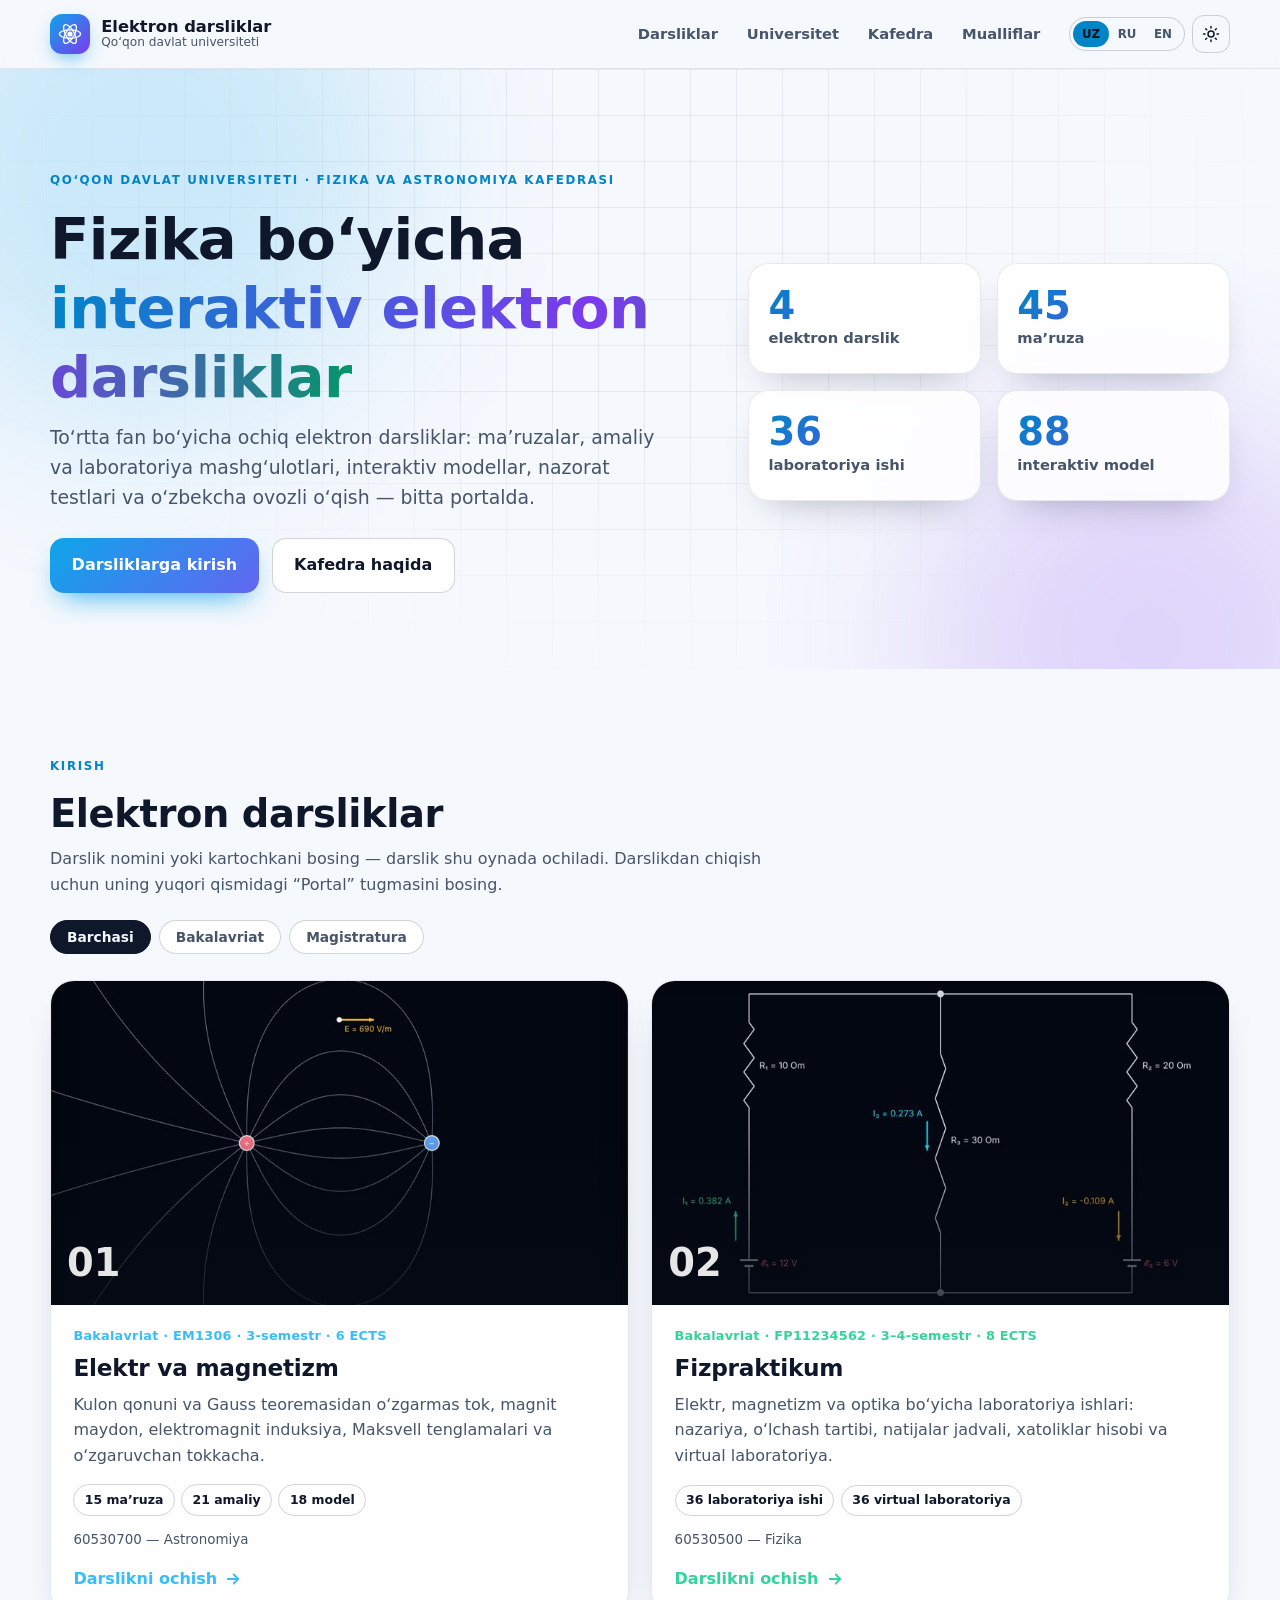
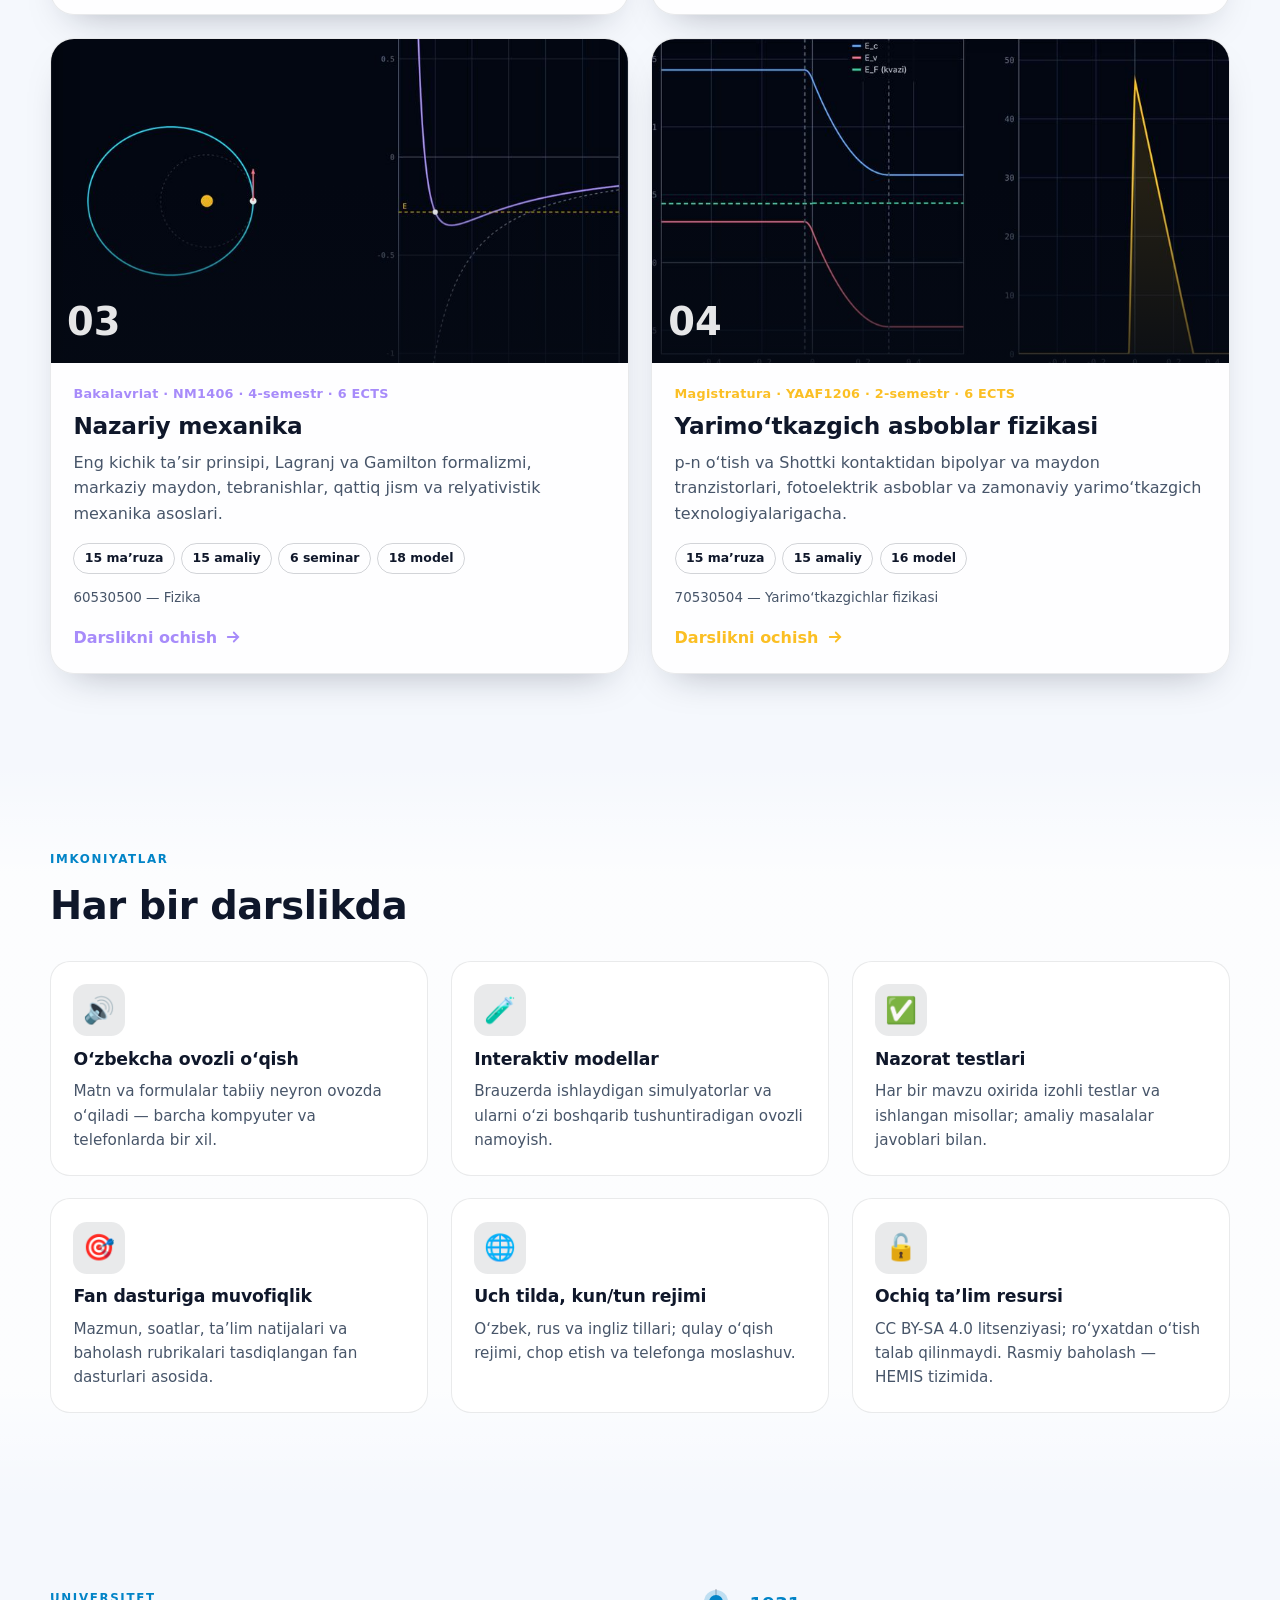
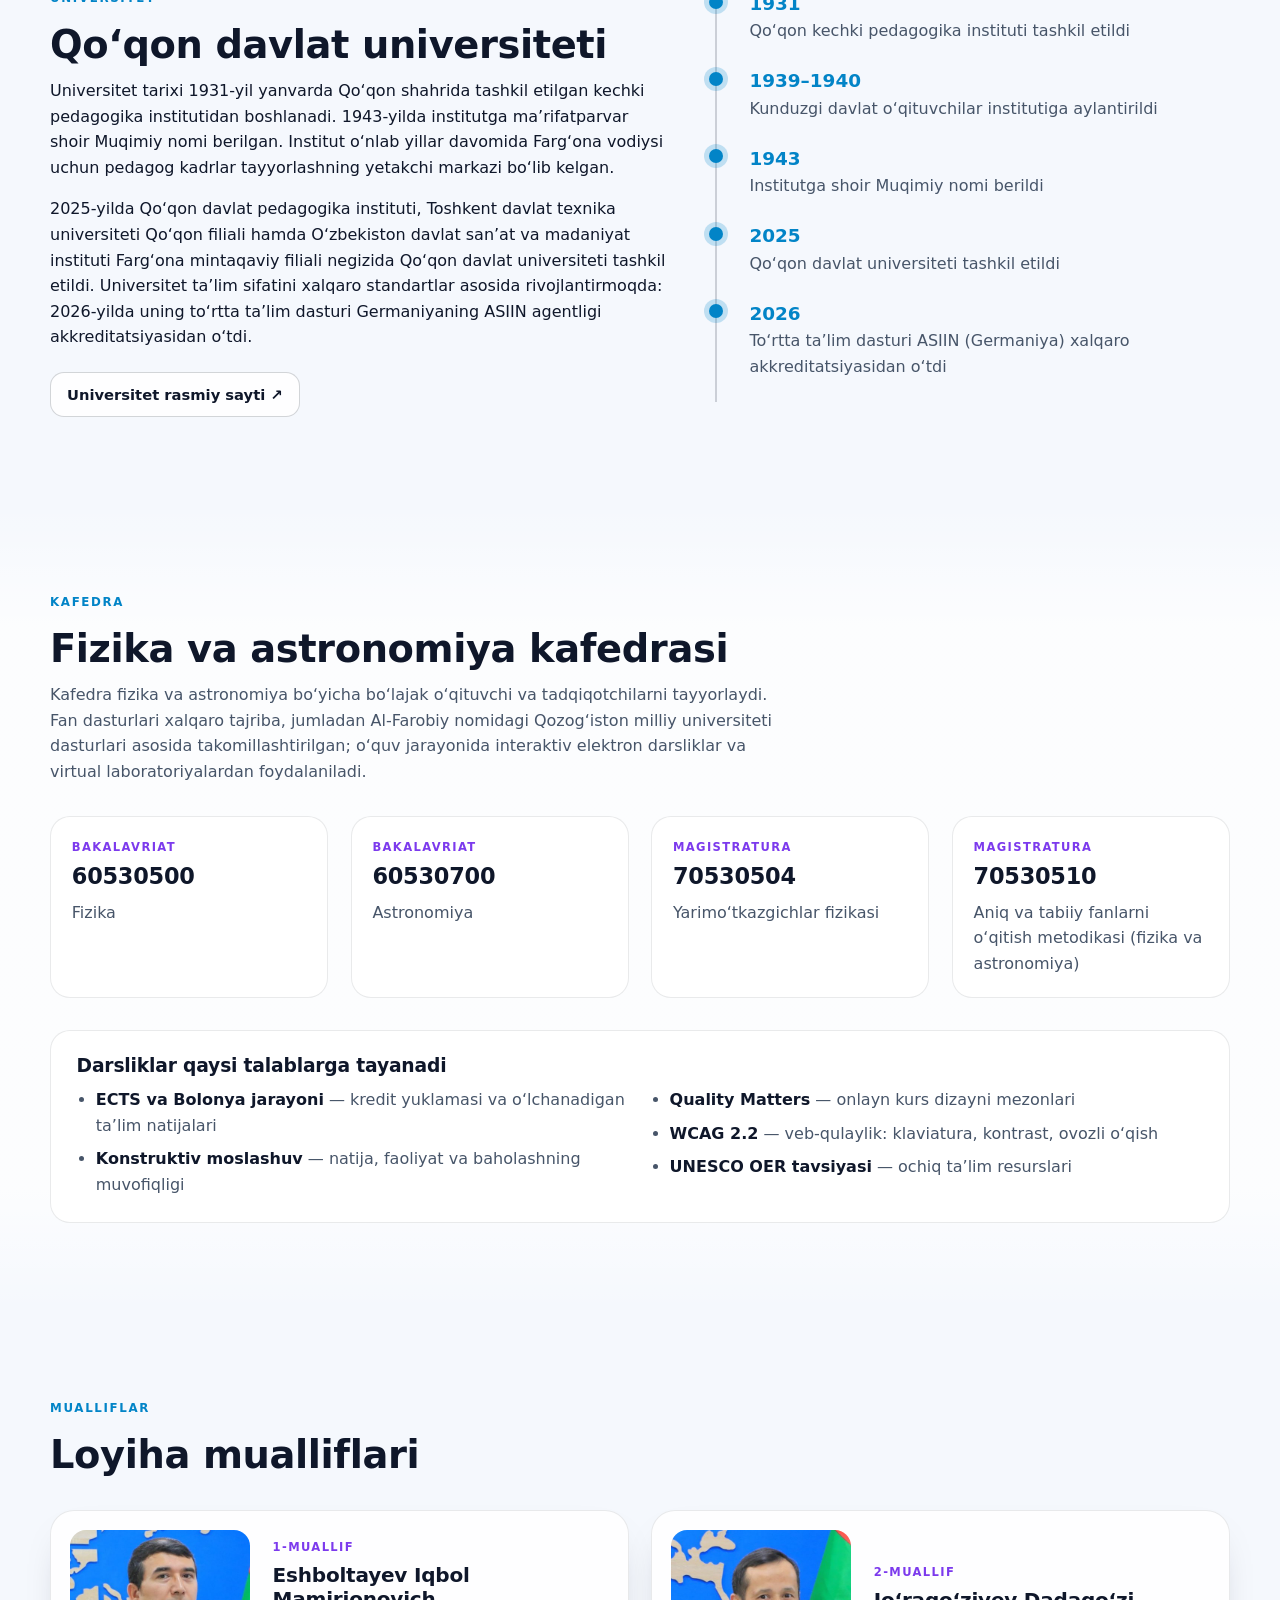
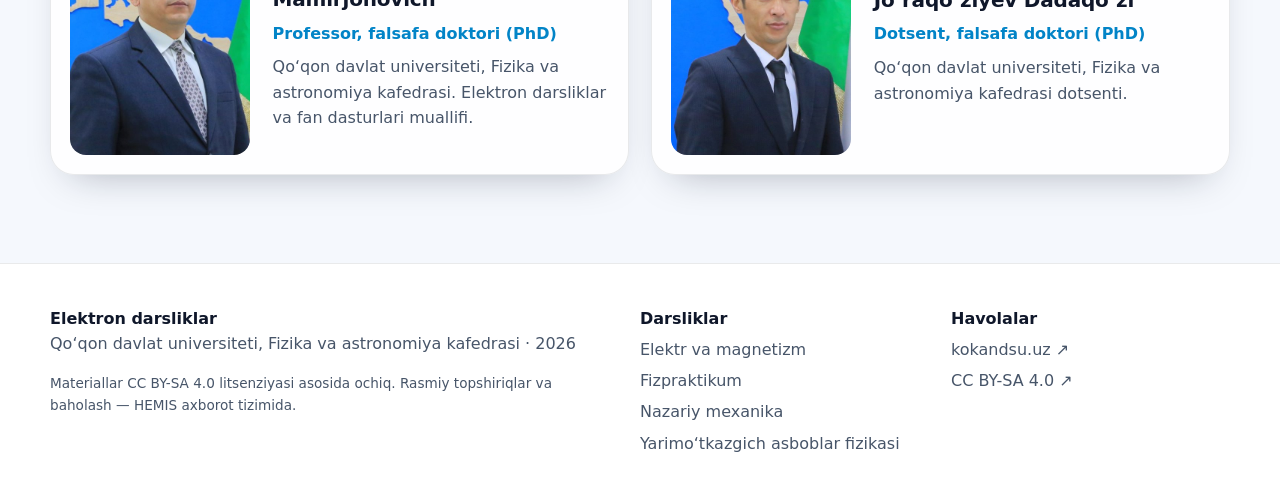
==== index.html @ 7200a878 "Elektron darsliklar portali: 4 ta darslikka yagona kirish sahifasi Co-Authored-By: Claude Opus 5.5 <" ====
<!DOCTYPE html>
<html lang="uz" data-theme="dark">
<head>
<meta charset="utf-8">
<meta name="viewport" content="width=device-width, initial-scale=1">
<title>Elektron darsliklar — Qo‘qon davlat universiteti, Fizika va astronomiya kafedrasi</title>
<meta name="description" content="Qo‘qon davlat universiteti Fizika va astronomiya kafedrasining interaktiv elektron darsliklari: Elektr va magnetizm, Fizpraktikum, Nazariy mexanika, Yarimo‘tkazgich asboblar fizikasi.">
<meta name="author" content="Eshboltayev Iqbol Mamirjonovich; Jo‘raqo‘ziyev Dadaqo‘zi">
<meta name="theme-color" content="#0b1220">
<meta property="og:type" content="website">
<meta property="og:title" content="Elektron darsliklar — Qo‘qon davlat universiteti">
<meta property="og:description" content="Fizika bo‘yicha 4 ta interaktiv elektron darslik: ma’ruzalar, amaliy va laboratoriya mashg‘ulotlari, 88 interaktiv model, o‘zbekcha ovozli o‘qish.">
<meta property="og:image" content="https://eshboltayev.github.io/Elektron_Darsliklar/img/cover-elektr.jpg">
<meta property="og:url" content="https://eshboltayev.github.io/Elektron_Darsliklar/">
<link rel="canonical" href="https://eshboltayev.github.io/Elektron_Darsliklar/">
<link rel="icon" href="img/favicon.svg" type="image/svg+xml">
<link rel="stylesheet" href="assets/style.css">
<script>try{var t=localStorage.getItem('ed-theme');if(t)document.documentElement.dataset.theme=t;else if(matchMedia('(prefers-color-scheme: light)').matches)document.documentElement.dataset.theme='light'}catch(e){}</script>
<script type="application/ld+json">
{"@context":"https://schema.org","@graph":[
{"@type":"CollegeOrUniversity","@id":"#qdu","name":"Qo‘qon davlat universiteti","alternateName":"Kokand State University","url":"https://kokandsu.uz","address":{"@type":"PostalAddress","addressLocality":"Qo‘qon","addressRegion":"Farg‘ona viloyati","addressCountry":"UZ"},"department":{"@type":"Organization","name":"Fizika va astronomiya kafedrasi"}},
{"@type":"Course","name":"Elektr va magnetizm","courseCode":"EM1306","inLanguage":"uz","url":"https://eshboltayev.github.io/Elektr_va_magnetizm/","provider":{"@id":"#qdu"}},
{"@type":"Course","name":"Fizpraktikum","courseCode":"FP11234562","inLanguage":"uz","url":"https://eshboltayev.github.io/Fizpraktikum/","provider":{"@id":"#qdu"}},
{"@type":"Course","name":"Nazariy mexanika","courseCode":"NM1406","inLanguage":"uz","url":"https://eshboltayev.github.io/Nazariy_mexanika/","provider":{"@id":"#qdu"}},
{"@type":"Course","name":"Yarimo‘tkazgich asboblar fizikasi","courseCode":"YAAF1206","inLanguage":"uz","url":"https://eshboltayev.github.io/Yarimo-tkazgich_asboblar_fizikasi/","provider":{"@id":"#qdu"}}]}
</script>
</head>
<body>
<a class="skip" href="#darsliklar" data-i18n="skip">Asosiy mazmunga o‘tish</a>

<header class="top">
  <div class="wrap bar">
    <a class="brand" href="#" aria-label="Elektron darsliklar — bosh sahifa">
      <span class="logo" aria-hidden="true"><svg viewBox="0 0 32 32"><circle cx="16" cy="16" r="3.2"/><ellipse cx="16" cy="16" rx="13" ry="5.2"/><ellipse cx="16" cy="16" rx="13" ry="5.2" transform="rotate(60 16 16)"/><ellipse cx="16" cy="16" rx="13" ry="5.2" transform="rotate(120 16 16)"/></svg></span>
      <span class="brand-t"><b data-i18n="brand">Elektron darsliklar</b><small data-i18n="brandSub">Qo‘qon davlat universiteti</small></span>
    </a>
    <nav class="nav" id="nav" aria-label="Asosiy menyu">
      <a href="#darsliklar" data-i18n="nav1">Darsliklar</a>
      <a href="#universitet" data-i18n="nav2">Universitet</a>
      <a href="#kafedra" data-i18n="nav3">Kafedra</a>
      <a href="#mualliflar" data-i18n="nav4">Mualliflar</a>
    </nav>
    <div class="tools">
      <div class="lang" role="group" aria-label="Til / Язык / Language">
        <button type="button" data-lang="uz" aria-pressed="true">UZ</button><button type="button" data-lang="ru" aria-pressed="false">RU</button><button type="button" data-lang="en" aria-pressed="false">EN</button>
      </div>
      <button class="icon" id="theme" type="button" aria-label="Kun / tun rejimi" title="Kun / tun rejimi"><svg class="moon" viewBox="0 0 24 24"><path d="M21 12.8A9 9 0 1 1 11.2 3a7 7 0 0 0 9.8 9.8z"/></svg><svg class="sun" viewBox="0 0 24 24"><circle cx="12" cy="12" r="4"/><path d="M12 2v2M12 20v2M4.9 4.9l1.4 1.4M17.7 17.7l1.4 1.4M2 12h2M20 12h2M4.9 19.1l1.4-1.4M17.7 6.3l1.4-1.4"/></svg></button>
      <button class="icon burger" id="burger" type="button" aria-label="Menyu" aria-controls="nav" aria-expanded="false"><svg viewBox="0 0 24 24"><path d="M4 7h16M4 12h16M4 17h16"/></svg></button>
    </div>
  </div>
</header>

<main id="main">
<section class="hero">
  <div class="glow g1" aria-hidden="true"></div><div class="glow g2" aria-hidden="true"></div>
  <div class="wrap hero-in">
    <div class="hero-txt">
      <p class="eyebrow" data-i18n="eyebrow">Qo‘qon davlat universiteti · Fizika va astronomiya kafedrasi</p>
      <h1 data-i18n="h1">Fizika bo‘yicha <span class="grad">interaktiv elektron darsliklar</span></h1>
      <p class="lead" data-i18n="lead">To‘rtta fan bo‘yicha ochiq elektron darsliklar: ma’ruzalar, amaliy va laboratoriya mashg‘ulotlari, interaktiv modellar, nazorat testlari va o‘zbekcha ovozli o‘qish — bitta portalda.</p>
      <div class="cta">
        <a class="btn primary" href="#darsliklar" data-i18n="cta1">Darsliklarga kirish</a>
        <a class="btn ghost" href="#kafedra" data-i18n="cta2">Kafedra haqida</a>
      </div>
      <div class="resume" id="resume" hidden><span data-i18n="resume">Oxirgi ochilgan darslik:</span> <a id="resumeLink" href="#"></a></div>
    </div>
    <ul class="stats" aria-label="Ko‘rsatkichlar">
      <li><b>4</b><span data-i18n="s1">elektron darslik</span></li>
      <li><b>45</b><span data-i18n="s2">ma’ruza</span></li>
      <li><b>36</b><span data-i18n="s3">laboratoriya ishi</span></li>
      <li><b>88</b><span data-i18n="s4">interaktiv model</span></li>
    </ul>
  </div>
</section>

<section class="sec" id="darsliklar" aria-labelledby="h-courses">
  <div class="wrap">
    <div class="head">
      <p class="eyebrow" data-i18n="cEy">Kirish</p>
      <h2 id="h-courses" data-i18n="cH">Elektron darsliklar</h2>
      <p class="muted" data-i18n="cP">Darslik nomini yoki kartochkani bosing — darslik shu oynada ochiladi. Darslikdan chiqish uchun uning yuqori qismidagi “Portal” tugmasini bosing.</p>
    </div>
    <div class="filters" role="group" aria-label="Daraja bo‘yicha saralash">
      <button type="button" class="chip" data-f="all" aria-pressed="true" data-i18n="fAll">Barchasi</button>
      <button type="button" class="chip" data-f="bak" aria-pressed="false" data-i18n="fBak">Bakalavriat</button>
      <button type="button" class="chip" data-f="mag" aria-pressed="false" data-i18n="fMag">Magistratura</button>
    </div>
    <div class="grid courses">
      <a class="course c1" data-lvl="bak" data-key="em" href="https://eshboltayev.github.io/Elektr_va_magnetizm/">
        <figure><img src="img/cover-elektr.jpg" width="800" height="500" alt="Elektr maydon kuch chiziqlari modeli" loading="lazy"><span class="num">01</span></figure>
        <div class="cb">
          <p class="meta"><span data-i18n="lvlBak">Bakalavriat</span> · EM1306 · <span data-i18n="sem3">3-semestr</span> · 6 ECTS</p>
          <h3 data-i18n="t1">Elektr va magnetizm</h3>
          <p class="d" data-i18n="d1">Kulon qonuni va Gauss teoremasidan o‘zgarmas tok, magnit maydon, elektromagnit induksiya, Maksvell tenglamalari va o‘zgaruvchan tokkacha.</p>
          <ul class="tags"><li data-i18n="k15m">15 ma’ruza</li><li data-i18n="k21a">21 amaliy</li><li data-i18n="k18s">18 model</li></ul>
          <p class="dir">60530700 — <span data-i18n="dirAstro">Astronomiya</span></p>
          <span class="go"><span data-i18n="open">Darslikni ochish</span> <svg viewBox="0 0 24 24" aria-hidden="true"><path d="M5 12h14M13 6l6 6-6 6"/></svg></span>
        </div>
      </a>
      <a class="course c2" data-lvl="bak" data-key="fp" href="https://eshboltayev.github.io/Fizpraktikum/">
        <figure><img src="img/cover-fizpraktikum.jpg" width="800" height="500" alt="Kirxgof qoidalari bo‘yicha virtual laboratoriya" loading="lazy"><span class="num">02</span></figure>
        <div class="cb">
          <p class="meta"><span data-i18n="lvlBak">Bakalavriat</span> · FP11234562 · <span data-i18n="sem34">3–4-semestr</span> · 8 ECTS</p>
          <h3 data-i18n="t2">Fizpraktikum</h3>
          <p class="d" data-i18n="d2">Elektr, magnetizm va optika bo‘yicha laboratoriya ishlari: nazariya, o‘lchash tartibi, natijalar jadvali, xatoliklar hisobi va virtual laboratoriya.</p>
          <ul class="tags"><li data-i18n="k36l">36 laboratoriya ishi</li><li data-i18n="k36v">36 virtual laboratoriya</li></ul>
          <p class="dir">60530500 — <span data-i18n="dirFiz">Fizika</span></p>
          <span class="go"><span data-i18n="open">Darslikni ochish</span> <svg viewBox="0 0 24 24" aria-hidden="true"><path d="M5 12h14M13 6l6 6-6 6"/></svg></span>
        </div>
      </a>
      <a class="course c3" data-lvl="bak" data-key="nm" href="https://eshboltayev.github.io/Nazariy_mexanika/">
        <figure><img src="img/cover-mexanika.jpg" width="800" height="500" alt="Kepler orbitasi va effektiv potensial modeli" loading="lazy"><span class="num">03</span></figure>
        <div class="cb">
          <p class="meta"><span data-i18n="lvlBak">Bakalavriat</span> · NM1406 · <span data-i18n="sem4">4-semestr</span> · 6 ECTS</p>
          <h3 data-i18n="t3">Nazariy mexanika</h3>
          <p class="d" data-i18n="d3">Eng kichik ta’sir prinsipi, Lagranj va Gamilton formalizmi, markaziy maydon, tebranishlar, qattiq jism va relyativistik mexanika asoslari.</p>
          <ul class="tags"><li data-i18n="k15m">15 ma’ruza</li><li data-i18n="k15a">15 amaliy</li><li data-i18n="k6s">6 seminar</li><li data-i18n="k18s">18 model</li></ul>
          <p class="dir">60530500 — <span data-i18n="dirFiz">Fizika</span></p>
          <span class="go"><span data-i18n="open">Darslikni ochish</span> <svg viewBox="0 0 24 24" aria-hidden="true"><path d="M5 12h14M13 6l6 6-6 6"/></svg></span>
        </div>
      </a>
      <a class="course c4" data-lvl="mag" data-key="ya" href="https://eshboltayev.github.io/Yarimo-tkazgich_asboblar_fizikasi/">
        <figure><img src="img/cover-yarimo.jpg" width="800" height="500" alt="p-n o‘tishning zonaviy diagrammasi modeli" loading="lazy"><span class="num">04</span></figure>
        <div class="cb">
          <p class="meta"><span data-i18n="lvlMag">Magistratura</span> · YAAF1206 · <span data-i18n="sem2">2-semestr</span> · 6 ECTS</p>
          <h3 data-i18n="t4">Yarimo‘tkazgich asboblar fizikasi</h3>
          <p class="d" data-i18n="d4">p-n o‘tish va Shottki kontaktidan bipolyar va maydon tranzistorlari, fotoelektrik asboblar va zamonaviy yarimo‘tkazgich texnologiyalarigacha.</p>
          <ul class="tags"><li data-i18n="k15m">15 ma’ruza</li><li data-i18n="k15a">15 amaliy</li><li data-i18n="k16s">16 model</li></ul>
          <p class="dir">70530504 — <span data-i18n="dirSemi">Yarimo‘tkazgichlar fizikasi</span></p>
          <span class="go"><span data-i18n="open">Darslikni ochish</span> <svg viewBox="0 0 24 24" aria-hidden="true"><path d="M5 12h14M13 6l6 6-6 6"/></svg></span>
        </div>
      </a>
    </div>
  </div>
</section>

<section class="sec alt" aria-labelledby="h-feat">
  <div class="wrap">
    <div class="head"><p class="eyebrow" data-i18n="fEy">Imkoniyatlar</p><h2 id="h-feat" data-i18n="fH">Har bir darslikda</h2></div>
    <div class="grid feats">
      <article class="feat"><span class="fi">🔊</span><h3 data-i18n="f1h">O‘zbekcha ovozli o‘qish</h3><p data-i18n="f1p">Matn va formulalar tabiiy neyron ovozda o‘qiladi — barcha kompyuter va telefonlarda bir xil.</p></article>
      <article class="feat"><span class="fi">🧪</span><h3 data-i18n="f2h">Interaktiv modellar</h3><p data-i18n="f2p">Brauzerda ishlaydigan simulyatorlar va ularni o‘zi boshqarib tushuntiradigan ovozli namoyish.</p></article>
      <article class="feat"><span class="fi">✅</span><h3 data-i18n="f3h">Nazorat testlari</h3><p data-i18n="f3p">Har bir mavzu oxirida izohli testlar va ishlangan misollar; amaliy masalalar javoblari bilan.</p></article>
      <article class="feat"><span class="fi">🎯</span><h3 data-i18n="f4h">Fan dasturiga muvofiqlik</h3><p data-i18n="f4p">Mazmun, soatlar, ta’lim natijalari va baholash rubrikalari tasdiqlangan fan dasturlari asosida.</p></article>
      <article class="feat"><span class="fi">🌐</span><h3 data-i18n="f5h">Uch tilda, kun/tun rejimi</h3><p data-i18n="f5p">O‘zbek, rus va ingliz tillari; qulay o‘qish rejimi, chop etish va telefonga moslashuv.</p></article>
      <article class="feat"><span class="fi">🔓</span><h3 data-i18n="f6h">Ochiq ta’lim resursi</h3><p data-i18n="f6p">CC BY-SA 4.0 litsenziyasi; ro‘yxatdan o‘tish talab qilinmaydi. Rasmiy baholash — HEMIS tizimida.</p></article>
    </div>
  </div>
</section>

<section class="sec" id="universitet" aria-labelledby="h-uni">
  <div class="wrap two">
    <div>
      <p class="eyebrow" data-i18n="uEy">Universitet</p>
      <h2 id="h-uni" data-i18n="uH">Qo‘qon davlat universiteti</h2>
      <p data-i18n="uP1">Universitet tarixi 1931-yil yanvarda Qo‘qon shahrida tashkil etilgan kechki pedagogika institutidan boshlanadi. 1943-yilda institutga ma’rifatparvar shoir Muqimiy nomi berilgan. Institut o‘nlab yillar davomida Farg‘ona vodiysi uchun pedagog kadrlar tayyorlashning yetakchi markazi bo‘lib kelgan.</p>
      <p data-i18n="uP2">2025-yilda Qo‘qon davlat pedagogika instituti, Toshkent davlat texnika universiteti Qo‘qon filiali hamda O‘zbekiston davlat san’at va madaniyat instituti Farg‘ona mintaqaviy filiali negizida Qo‘qon davlat universiteti tashkil etildi. Universitet ta’lim sifatini xalqaro standartlar asosida rivojlantirmoqda: 2026-yilda uning to‘rtta ta’lim dasturi Germaniyaning ASIIN agentligi akkreditatsiyasidan o‘tdi.</p>
      <a class="btn ghost sm" href="https://kokandsu.uz" target="_blank" rel="noopener" data-i18n="uLink">Universitet rasmiy sayti ↗</a>
    </div>
    <ol class="timeline" aria-label="Universitet tarixi">
      <li><b>1931</b><span data-i18n="tl1">Qo‘qon kechki pedagogika instituti tashkil etildi</span></li>
      <li><b>1939–1940</b><span data-i18n="tl2">Kunduzgi davlat o‘qituvchilar institutiga aylantirildi</span></li>
      <li><b>1943</b><span data-i18n="tl3">Institutga shoir Muqimiy nomi berildi</span></li>
      <li><b>2025</b><span data-i18n="tl4">Qo‘qon davlat universiteti tashkil etildi</span></li>
      <li><b>2026</b><span data-i18n="tl5">To‘rtta ta’lim dasturi ASIIN (Germaniya) xalqaro akkreditatsiyasidan o‘tdi</span></li>
    </ol>
  </div>
</section>

<section class="sec alt" id="kafedra" aria-labelledby="h-dep">
  <div class="wrap">
    <div class="head"><p class="eyebrow" data-i18n="kEy">Kafedra</p><h2 id="h-dep" data-i18n="kH">Fizika va astronomiya kafedrasi</h2>
      <p class="muted" data-i18n="kP">Kafedra fizika va astronomiya bo‘yicha bo‘lajak o‘qituvchi va tadqiqotchilarni tayyorlaydi. Fan dasturlari xalqaro tajriba, jumladan Al-Farobiy nomidagi Qozog‘iston milliy universiteti dasturlari asosida takomillashtirilgan; o‘quv jarayonida interaktiv elektron darsliklar va virtual laboratoriyalardan foydalaniladi.</p></div>
    <div class="grid progs">
      <div class="prog"><p class="pl" data-i18n="lvlBak">Bakalavriat</p><h3>60530500</h3><p data-i18n="dirFiz">Fizika</p></div>
      <div class="prog"><p class="pl" data-i18n="lvlBak">Bakalavriat</p><h3>60530700</h3><p data-i18n="dirAstro">Astronomiya</p></div>
      <div class="prog"><p class="pl" data-i18n="lvlMag">Magistratura</p><h3>70530504</h3><p data-i18n="dirSemi">Yarimo‘tkazgichlar fizikasi</p></div>
      <div class="prog"><p class="pl" data-i18n="lvlMag">Magistratura</p><h3>70530510</h3><p data-i18n="dirMet">Aniq va tabiiy fanlarni o‘qitish metodikasi (fizika va astronomiya)</p></div>
    </div>
    <div class="std">
      <h3 data-i18n="stdH">Darsliklar qaysi talablarga tayanadi</h3>
      <ul>
        <li data-i18n="std1"><b>ECTS va Bolonya jarayoni</b> — kredit yuklamasi va o‘lchanadigan ta’lim natijalari</li>
        <li data-i18n="std2"><b>Konstruktiv moslashuv</b> — natija, faoliyat va baholashning muvofiqligi</li>
        <li data-i18n="std3"><b>Quality Matters</b> — onlayn kurs dizayni mezonlari</li>
        <li data-i18n="std4"><b>WCAG 2.2</b> — veb-qulaylik: klaviatura, kontrast, ovozli o‘qish</li>
        <li data-i18n="std5"><b>UNESCO OER tavsiyasi</b> — ochiq ta’lim resurslari</li>
      </ul>
    </div>
  </div>
</section>

<section class="sec" id="mualliflar" aria-labelledby="h-auth">
  <div class="wrap">
    <div class="head"><p class="eyebrow" data-i18n="aEy">Mualliflar</p><h2 id="h-auth" data-i18n="aH">Loyiha mualliflari</h2></div>
    <div class="grid authors">
      <article class="author">
        <img src="img/eshboltayev.jpg" width="480" height="600" alt="Eshboltayev Iqbol Mamirjonovich" loading="lazy">
        <div><p class="pl" data-i18n="a1r">1-muallif</p><h3>Eshboltayev Iqbol Mamirjonovich</h3>
        <p class="role" data-i18n="a1p">Professor, falsafa doktori (PhD)</p>
        <p class="muted" data-i18n="a1d">Qo‘qon davlat universiteti, Fizika va astronomiya kafedrasi. Elektron darsliklar va fan dasturlari muallifi.</p></div>
      </article>
      <article class="author">
        <img src="img/juraquziyev.jpg" width="480" height="600" alt="Jo‘raqo‘ziyev Dadaqo‘zi" loading="lazy">
        <div><p class="pl" data-i18n="a2r">2-muallif</p><h3 data-i18n="a2n">Jo‘raqo‘ziyev Dadaqo‘zi</h3>
        <p class="role" data-i18n="a2p">Dotsent, falsafa doktori (PhD)</p>
        <p class="muted" data-i18n="a2d">Qo‘qon davlat universiteti, Fizika va astronomiya kafedrasi dotsenti.</p></div>
      </article>
    </div>
  </div>
</section>
</main>

<footer class="foot">
  <div class="wrap fgrid">
    <div><b data-i18n="brand">Elektron darsliklar</b><p class="muted" data-i18n="fo1">Qo‘qon davlat universiteti, Fizika va astronomiya kafedrasi · 2026</p><p class="muted small" data-i18n="fo2">Materiallar CC BY-SA 4.0 litsenziyasi asosida ochiq. Rasmiy topshiriqlar va baholash — HEMIS axborot tizimida.</p></div>
    <nav aria-label="Darsliklar"><b data-i18n="nav1">Darsliklar</b>
      <a href="https://eshboltayev.github.io/Elektr_va_magnetizm/" data-i18n="t1">Elektr va magnetizm</a>
      <a href="https://eshboltayev.github.io/Fizpraktikum/" data-i18n="t2">Fizpraktikum</a>
      <a href="https://eshboltayev.github.io/Nazariy_mexanika/" data-i18n="t3">Nazariy mexanika</a>
      <a href="https://eshboltayev.github.io/Yarimo-tkazgich_asboblar_fizikasi/" data-i18n="t4">Yarimo‘tkazgich asboblar fizikasi</a>
    </nav>
    <nav aria-label="Havolalar"><b data-i18n="links">Havolalar</b>
      <a href="https://kokandsu.uz" target="_blank" rel="noopener">kokandsu.uz ↗</a>
      <a href="https://creativecommons.org/licenses/by-sa/4.0/deed.uz" target="_blank" rel="noopener license">CC BY-SA 4.0 ↗</a>
    </nav>
  </div>
</footer>
<script src="assets/app.js" defer></script>
</body>
</html>
---- assets/style.css ----
/* Elektron darsliklar portali — Qo‘qon davlat universiteti */
:root {
  --bg: #070d1a; --bg2: #0b1324; --card: rgba(17, 27, 48, .72); --line: rgba(148, 163, 184, .16); --line2: rgba(148, 163, 184, .3);
  --text: #e6edf7; --muted: #9fb0c8; --acc: #38bdf8; --acc2: #a78bfa; --acc3: #34d399; --warm: #fbbf24;
  --shadow: 0 18px 50px -20px rgba(0, 0, 0, .6); --r: 20px;
  --font: "Inter", system-ui, -apple-system, "Segoe UI", Roboto, "Noto Sans", Arial, sans-serif;
}
[data-theme="light"] {
  --bg: #f5f8fd; --bg2: #ffffff; --card: rgba(255, 255, 255, .86); --line: rgba(15, 23, 42, .09); --line2: rgba(15, 23, 42, .18);
  --text: #0f172a; --muted: #475569; --acc: #0284c7; --acc2: #7c3aed; --acc3: #059669; --warm: #b45309;
  --shadow: 0 18px 40px -22px rgba(15, 23, 42, .35);
}
* { box-sizing: border-box; }
html { scroll-behavior: smooth; scroll-padding-top: 80px; }
body { margin: 0; font-family: var(--font); background: var(--bg); color: var(--text); line-height: 1.6; -webkit-font-smoothing: antialiased; }
img { max-width: 100%; display: block; }
a { color: var(--acc); }
h1, h2, h3 { line-height: 1.2; margin: 0 0 .6rem; letter-spacing: -.01em; }
p { margin: 0 0 1rem; }
.wrap { width: min(1180px, 100% - 2.5rem); margin-inline: auto; }
.muted { color: var(--muted); }
.small { font-size: .85rem; }
.skip { position: absolute; left: -999px; top: 8px; background: var(--acc); color: #00111d; padding: .6rem 1rem; border-radius: 10px; z-index: 100; font-weight: 700; }
.skip:focus { left: 12px; }
:focus-visible { outline: 3px solid var(--warm); outline-offset: 3px; border-radius: 8px; }

/* Header */
.top { position: sticky; top: 0; z-index: 50; backdrop-filter: saturate(160%) blur(14px); background: color-mix(in srgb, var(--bg) 78%, transparent); border-bottom: 1px solid var(--line); }
.bar { display: flex; align-items: center; gap: 1rem; height: 68px; }
.brand { display: flex; align-items: center; gap: .7rem; text-decoration: none; color: var(--text); margin-right: auto; }
.logo { width: 40px; height: 40px; border-radius: 12px; display: grid; place-items: center; background: linear-gradient(135deg, #0ea5e9, #7c3aed); box-shadow: 0 8px 20px -8px #0ea5e9; }
.logo svg { width: 26px; height: 26px; fill: none; stroke: #fff; stroke-width: 1.6; }
.logo svg circle { fill: #fff; stroke: none; }
.brand-t { display: flex; flex-direction: column; line-height: 1.15; }
.brand-t b { font-size: 1.02rem; }
.brand-t small { color: var(--muted); font-size: .76rem; }
.nav { display: flex; gap: .2rem; }
.nav a { color: var(--muted); text-decoration: none; font-weight: 600; font-size: .92rem; padding: .5rem .8rem; border-radius: 10px; }
.nav a:hover { color: var(--text); background: var(--line); }
.tools { display: flex; align-items: center; gap: .45rem; }
.lang { display: flex; border: 1px solid var(--line2); border-radius: 999px; padding: 3px; }
.lang button { border: 0; background: none; color: var(--muted); font: 700 .74rem var(--font); padding: .35rem .55rem; border-radius: 999px; cursor: pointer; }
.lang button[aria-pressed="true"] { background: var(--acc); color: #00111d; }
.icon { width: 38px; height: 38px; display: grid; place-items: center; border: 1px solid var(--line2); background: none; color: var(--text); border-radius: 12px; cursor: pointer; }
.icon svg { width: 18px; height: 18px; fill: none; stroke: currentColor; stroke-width: 2; stroke-linecap: round; }
[data-theme="dark"] .sun, [data-theme="light"] .moon { display: none; }
.burger { display: none; }

/* Hero */
.hero { position: relative; overflow: hidden; padding: clamp(3.5rem, 8vw, 6.5rem) 0 clamp(3rem, 6vw, 5rem); }
.hero::before { content: ""; position: absolute; inset: 0; background-image: linear-gradient(var(--line) 1px, transparent 1px), linear-gradient(90deg, var(--line) 1px, transparent 1px); background-size: 46px 46px; mask-image: radial-gradient(ellipse at 50% 30%, #000 30%, transparent 75%); opacity: .7; }
.glow { position: absolute; border-radius: 50%; filter: blur(90px); opacity: .45; pointer-events: none; }
.g1 { width: 520px; height: 520px; background: #0ea5e9; top: -160px; left: -120px; }
.g2 { width: 460px; height: 460px; background: #7c3aed; bottom: -200px; right: -100px; }
[data-theme="light"] .glow { opacity: .18; }
.hero-in { position: relative; display: grid; grid-template-columns: 1.35fr 1fr; gap: 3rem; align-items: center; }
.eyebrow { text-transform: uppercase; letter-spacing: .14em; font-size: .74rem; font-weight: 800; color: var(--acc); margin-bottom: .9rem; }
h1 { font-size: clamp(2.1rem, 5vw, 3.6rem); font-weight: 800; }
.grad { background: linear-gradient(90deg, var(--acc), var(--acc2) 60%, var(--acc3)); -webkit-background-clip: text; background-clip: text; color: transparent; }
.lead { font-size: clamp(1.02rem, 1.6vw, 1.18rem); color: var(--muted); max-width: 38rem; }
.cta { display: flex; flex-wrap: wrap; gap: .8rem; margin-top: 1.6rem; }
.btn { display: inline-flex; align-items: center; gap: .5rem; padding: .85rem 1.35rem; border-radius: 14px; font-weight: 700; text-decoration: none; transition: transform .15s, box-shadow .15s, background .15s; }
.btn.primary { background: linear-gradient(135deg, #0ea5e9, #6366f1); color: #fff; box-shadow: 0 12px 30px -12px #0ea5e9; }
.btn.primary:hover { transform: translateY(-2px); box-shadow: 0 16px 36px -12px #6366f1; }
.btn.ghost { border: 1px solid var(--line2); color: var(--text); background: var(--card); }
.btn.ghost:hover { border-color: var(--acc); }
.btn.sm { padding: .6rem 1rem; font-size: .92rem; margin-top: .4rem; }
.resume { margin-top: 1.2rem; font-size: .92rem; color: var(--muted); }
.resume a { font-weight: 700; }
.stats { list-style: none; margin: 0; padding: 0; display: grid; grid-template-columns: 1fr 1fr; gap: 1rem; }
.stats li { background: var(--card); border: 1px solid var(--line); border-radius: var(--r); padding: 1.4rem 1.2rem; box-shadow: var(--shadow); backdrop-filter: blur(8px); }
.stats b { display: block; font-size: 2.4rem; font-weight: 800; line-height: 1; background: linear-gradient(135deg, var(--acc), var(--acc2)); -webkit-background-clip: text; background-clip: text; color: transparent; }
.stats span { color: var(--muted); font-weight: 600; font-size: .92rem; }

/* Sections */
.sec { padding: clamp(3.5rem, 7vw, 5.5rem) 0; }
.sec.alt { background: linear-gradient(180deg, transparent, color-mix(in srgb, var(--bg2) 70%, transparent) 15%, color-mix(in srgb, var(--bg2) 70%, transparent) 85%, transparent); }
.head { max-width: 46rem; margin-bottom: 2rem; }
h2 { font-size: clamp(1.7rem, 3.4vw, 2.4rem); font-weight: 800; }
.grid { display: grid; gap: 1.4rem; }

.filters { display: flex; flex-wrap: wrap; gap: .5rem; margin: -.6rem 0 1.6rem; }
.chip { border: 1px solid var(--line2); background: var(--card); color: var(--muted); font: 700 .86rem var(--font); padding: .5rem 1rem; border-radius: 999px; cursor: pointer; }
.chip[aria-pressed="true"] { background: var(--text); color: var(--bg); border-color: var(--text); }

.courses { grid-template-columns: repeat(2, 1fr); }
.course { --c: var(--acc); display: flex; flex-direction: column; text-decoration: none; color: var(--text); background: var(--card); border: 1px solid var(--line); border-radius: 24px; overflow: hidden; box-shadow: var(--shadow); transition: transform .2s, border-color .2s, box-shadow .2s; position: relative; }
.course.c1 { --c: #38bdf8; } .course.c2 { --c: #34d399; } .course.c3 { --c: #a78bfa; } .course.c4 { --c: #fbbf24; }
.course:hover { transform: translateY(-5px); border-color: var(--c); box-shadow: 0 24px 50px -22px var(--c); }
.course figure { margin: 0; position: relative; aspect-ratio: 16/9; overflow: hidden; background: #050a14; }
.course figure img { width: 100%; height: 100%; object-fit: cover; transition: transform .5s; }
.course:hover figure img { transform: scale(1.04); }
.course figure::after { content: ""; position: absolute; inset: 0; background: linear-gradient(180deg, transparent 45%, rgba(5, 10, 20, .75)); }
.num { position: absolute; left: 1rem; bottom: .7rem; z-index: 1; font-size: 2.4rem; font-weight: 800; color: #fff; opacity: .9; }
.cb { padding: 1.3rem 1.4rem 1.4rem; display: flex; flex-direction: column; flex: 1; }
.meta { font-size: .8rem; font-weight: 700; color: var(--c); letter-spacing: .02em; margin-bottom: .5rem; }
.course h3 { font-size: 1.45rem; font-weight: 800; }
.d { color: var(--muted); }
.tags { list-style: none; padding: 0; margin: 0 0 .8rem; display: flex; flex-wrap: wrap; gap: .4rem; }
.tags li { font-size: .78rem; font-weight: 700; padding: .3rem .65rem; border-radius: 999px; border: 1px solid var(--line2); color: var(--text); }
.dir { font-size: .84rem; color: var(--muted); margin-bottom: 1rem; }
.go { margin-top: auto; display: inline-flex; align-items: center; gap: .45rem; font-weight: 800; color: var(--c); }
.go svg { width: 18px; height: 18px; fill: none; stroke: currentColor; stroke-width: 2.4; stroke-linecap: round; transition: transform .2s; }
.course:hover .go svg { transform: translateX(4px); }
.course[hidden] { display: none; }

.feats { grid-template-columns: repeat(3, 1fr); }
.feat { background: var(--card); border: 1px solid var(--line); border-radius: var(--r); padding: 1.4rem; }
.fi { font-size: 1.6rem; display: inline-grid; place-items: center; width: 52px; height: 52px; border-radius: 14px; background: var(--line); margin-bottom: .8rem; }
.feat h3 { font-size: 1.08rem; }
.feat p { color: var(--muted); margin: 0; font-size: .95rem; }

.two { display: grid; grid-template-columns: 1.2fr 1fr; gap: 3rem; align-items: start; }
.timeline { list-style: none; margin: 0; padding: 0 0 0 1.4rem; border-left: 2px solid var(--line2); }
.timeline li { position: relative; padding: 0 0 1.4rem .6rem; }
.timeline li::before { content: ""; position: absolute; left: -1.95rem; top: .35rem; width: 14px; height: 14px; border-radius: 50%; background: var(--acc); box-shadow: 0 0 0 5px color-mix(in srgb, var(--acc) 22%, transparent); }
.timeline b { display: block; font-size: 1.15rem; color: var(--acc); }
.timeline span { color: var(--muted); }

.progs { grid-template-columns: repeat(4, 1fr); }
.prog { background: var(--card); border: 1px solid var(--line); border-radius: var(--r); padding: 1.3rem; }
.prog h3 { font-size: 1.4rem; font-variant-numeric: tabular-nums; }
.prog p:last-child { margin: 0; color: var(--muted); }
.pl { font-size: .72rem; text-transform: uppercase; letter-spacing: .12em; font-weight: 800; color: var(--acc2); margin-bottom: .4rem; }
.std { margin-top: 2rem; background: var(--card); border: 1px solid var(--line); border-radius: var(--r); padding: 1.5rem 1.6rem; }
.std ul { margin: 0; padding-left: 1.2rem; columns: 2; column-gap: 2.5rem; }
.std li { margin-bottom: .5rem; color: var(--muted); break-inside: avoid; }
.std b { color: var(--text); }

.authors { grid-template-columns: repeat(2, 1fr); }
.author { display: grid; grid-template-columns: 180px 1fr; gap: 1.4rem; align-items: center; background: var(--card); border: 1px solid var(--line); border-radius: 24px; padding: 1.2rem; box-shadow: var(--shadow); }
.author img { width: 180px; height: 225px; object-fit: cover; border-radius: 16px; }
.author h3 { font-size: 1.25rem; }
.role { font-weight: 700; color: var(--acc); margin-bottom: .5rem; }

.foot { border-top: 1px solid var(--line); padding: 2.6rem 0; background: var(--bg2); }
.fgrid { display: grid; grid-template-columns: 2fr 1fr 1fr; gap: 2rem; }
.fgrid nav { display: flex; flex-direction: column; gap: .35rem; }
.fgrid nav a { color: var(--muted); text-decoration: none; }
.fgrid nav a:hover { color: var(--acc); }

/* Javob beruvchi dizayn */
@media (max-width: 980px) {
  .hero-in, .two { grid-template-columns: 1fr; gap: 2rem; }
  .feats { grid-template-columns: repeat(2, 1fr); }
  .progs { grid-template-columns: repeat(2, 1fr); }
  .authors { grid-template-columns: 1fr; }
  .burger { display: grid; }
  .nav { display: none; position: absolute; top: 68px; left: 0; right: 0; flex-direction: column; padding: .8rem 1.25rem 1.2rem; background: var(--bg2); border-bottom: 1px solid var(--line); }
  .nav.open { display: flex; }
}
@media (max-width: 680px) {
  .courses, .feats, .fgrid { grid-template-columns: 1fr; }
  .std ul { columns: 1; }
  .author { grid-template-columns: 110px 1fr; }
  .author img { width: 110px; height: 138px; }
  .brand-t small { display: none; }
  .stats b { font-size: 2rem; }
}
@media (max-width: 400px) { .progs { grid-template-columns: 1fr; } .lang button { padding: .3rem .4rem; } }
@media (prefers-reduced-motion: reduce) { * { transition: none !important; scroll-behavior: auto !important; } }
@media print { .top, .glow, .filters, .cta { display: none; } body { background: #fff; color: #000; } .course, .feat, .prog, .author, .stats li { box-shadow: none; border-color: #ccc; } }
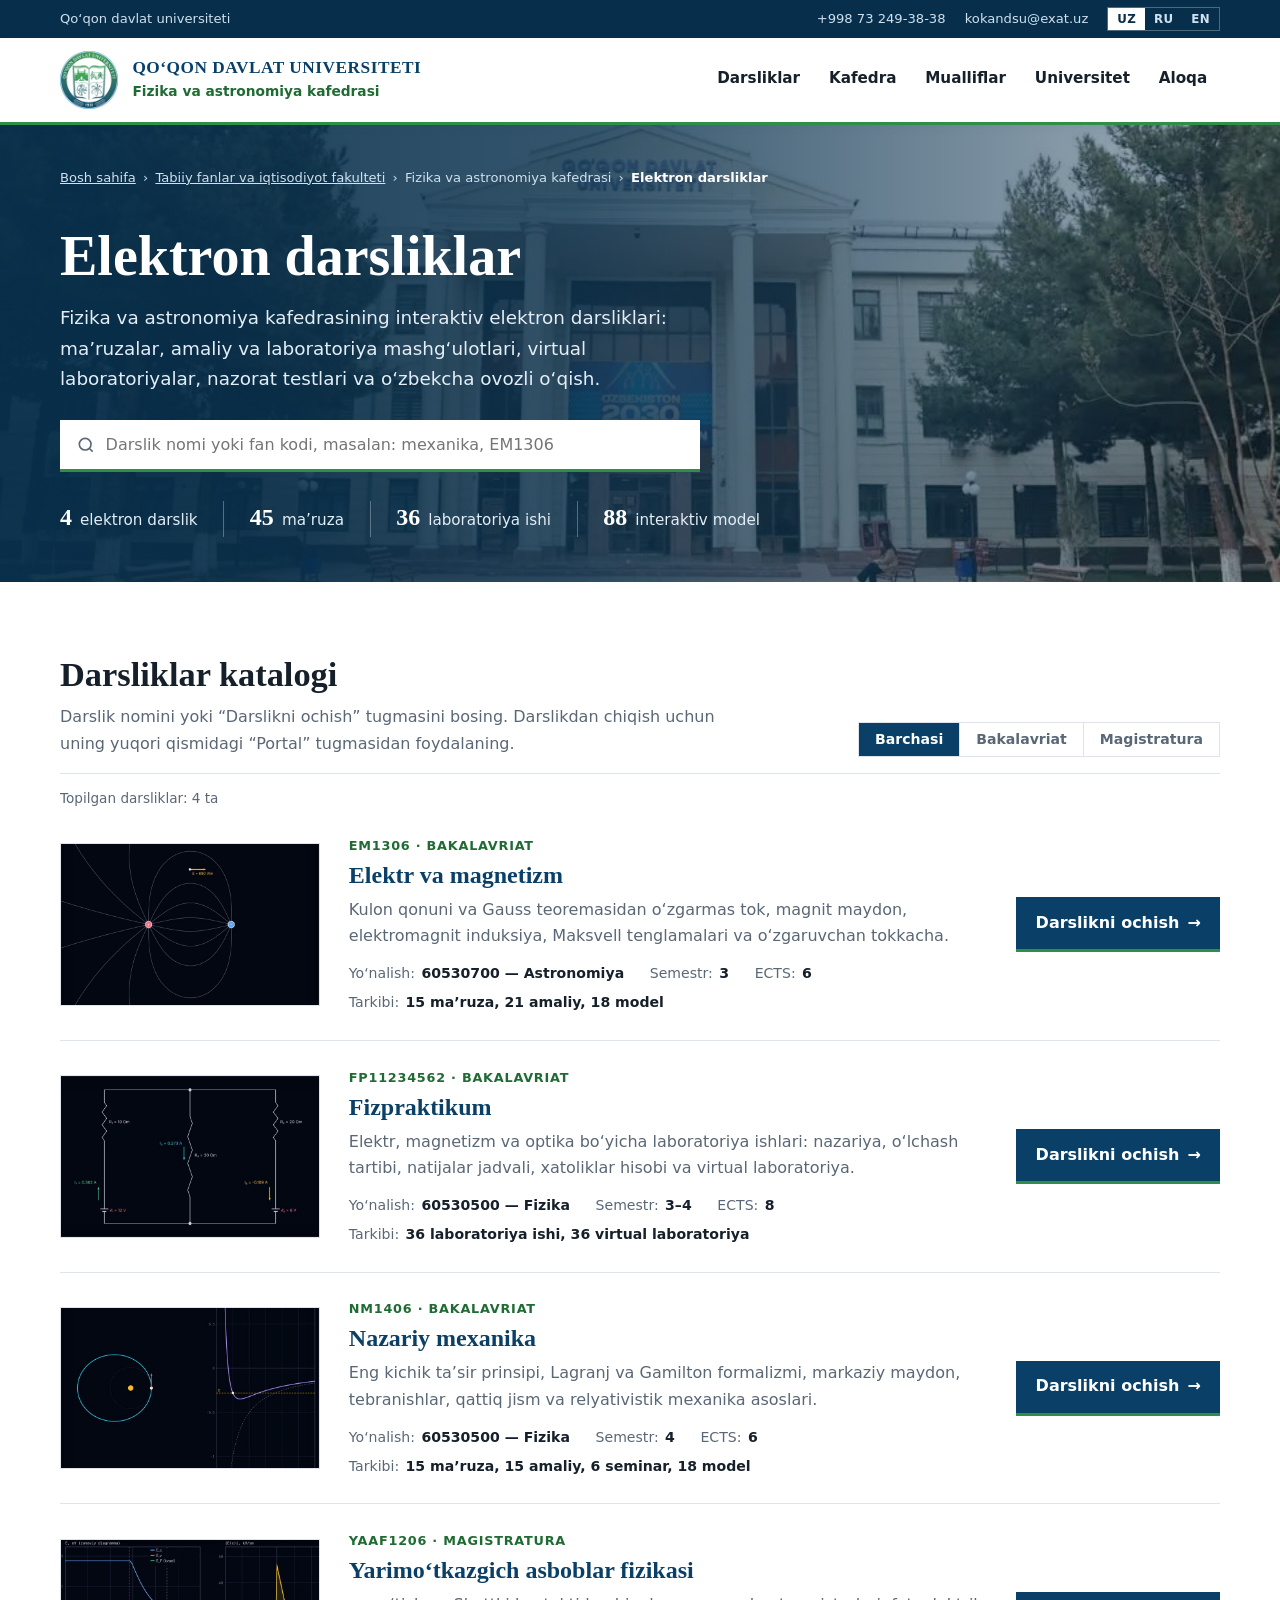
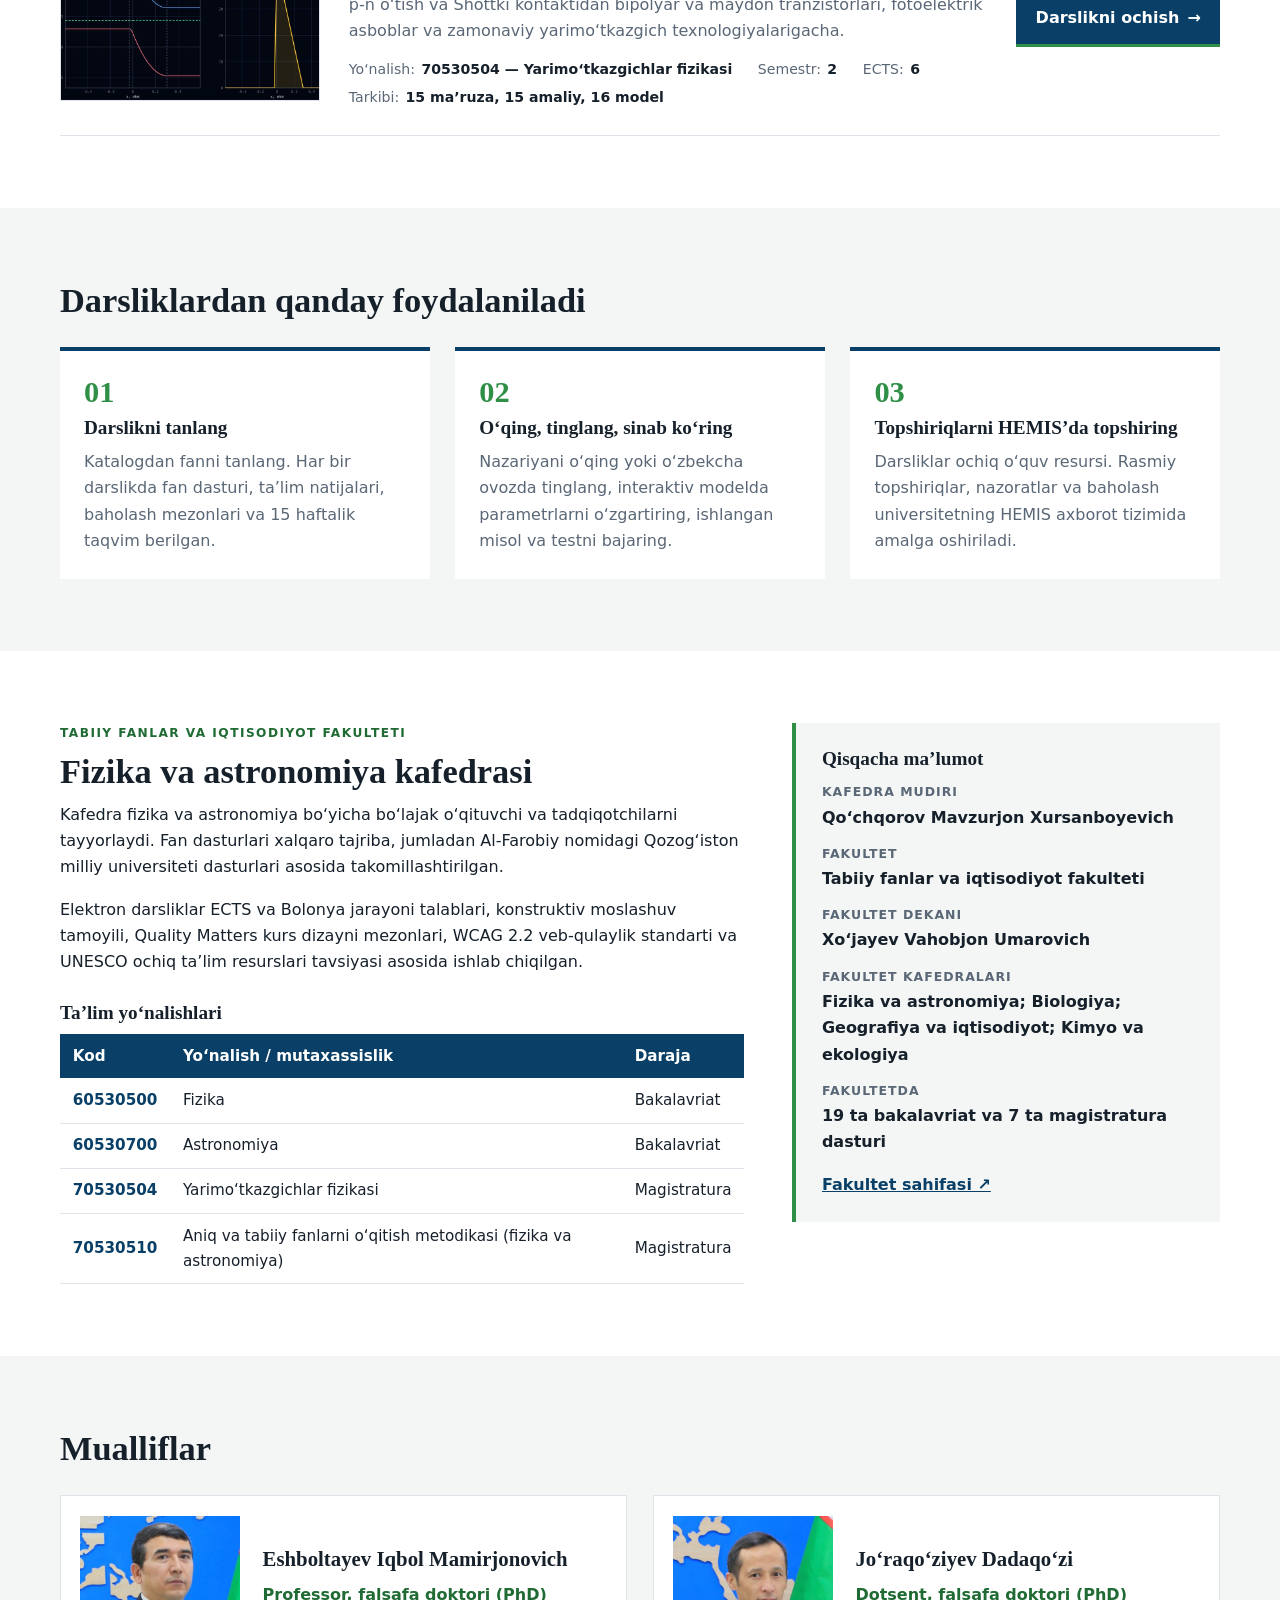
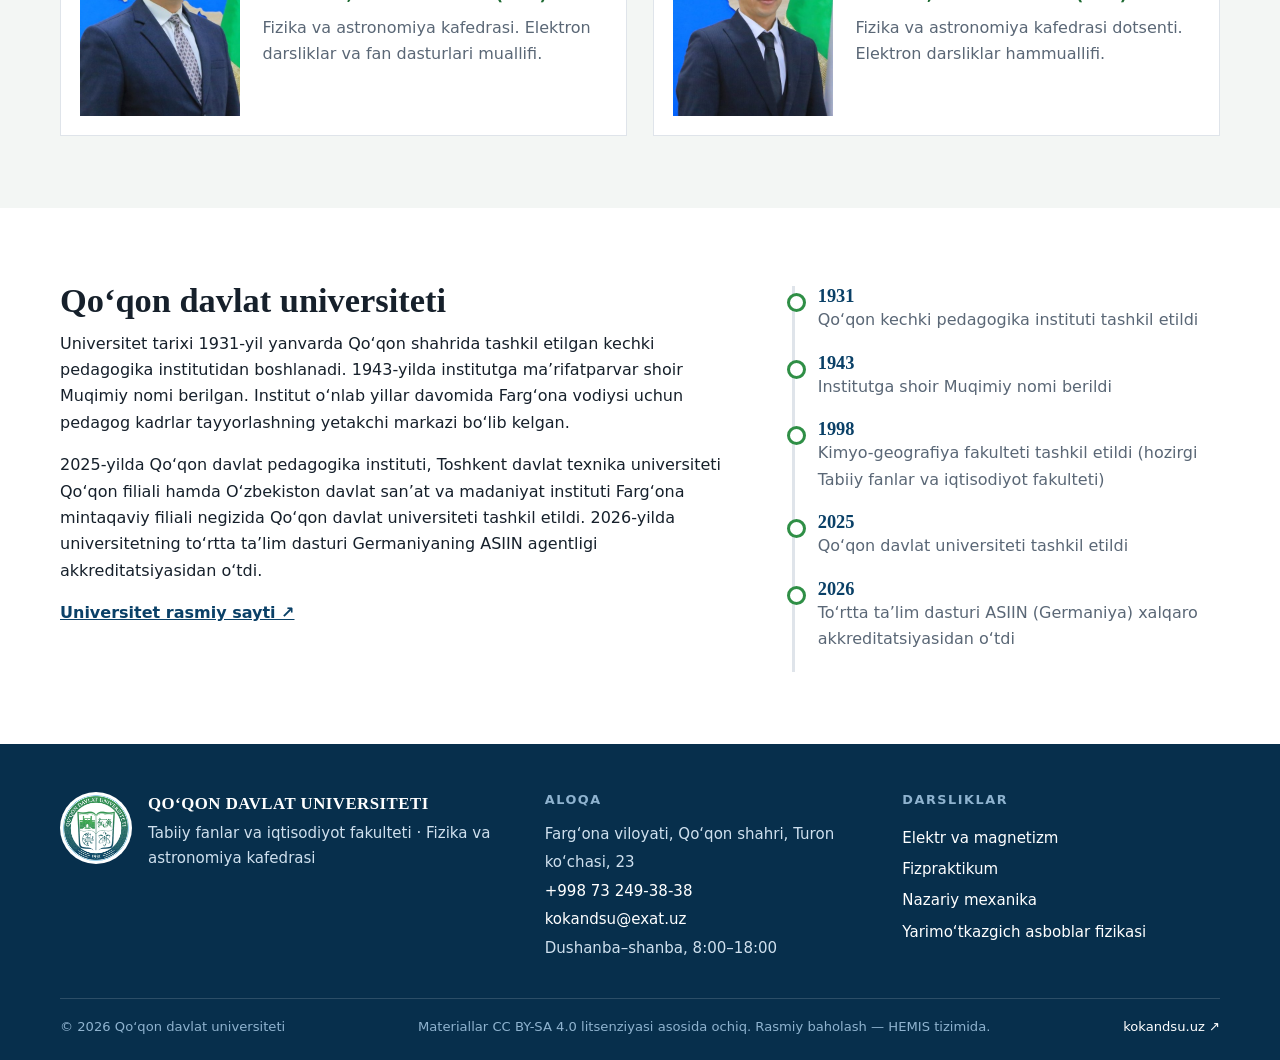
==== commit 98106048: "Portal qayta ishlandi: universitet uslubidagi dizayn, QDU logotipi, katalog, qidiruv, fakultet va ka" ====
--- a/index.html
+++ b/index.html
@@ -1,24 +1,24 @@
 <!DOCTYPE html>
-<html lang="uz" data-theme="dark">
+<html lang="uz">
 <head>
 <meta charset="utf-8">
 <meta name="viewport" content="width=device-width, initial-scale=1">
-<title>Elektron darsliklar — Qo‘qon davlat universiteti, Fizika va astronomiya kafedrasi</title>
-<meta name="description" content="Qo‘qon davlat universiteti Fizika va astronomiya kafedrasining interaktiv elektron darsliklari: Elektr va magnetizm, Fizpraktikum, Nazariy mexanika, Yarimo‘tkazgich asboblar fizikasi.">
+<title>Elektron darsliklar — Fizika va astronomiya kafedrasi | Qo‘qon davlat universiteti</title>
+<meta name="description" content="Qo‘qon davlat universiteti Tabiiy fanlar va iqtisodiyot fakulteti, Fizika va astronomiya kafedrasining interaktiv elektron darsliklari: Elektr va magnetizm, Fizpraktikum, Nazariy mexanika, Yarimo‘tkazgich asboblar fizikasi.">
 <meta name="author" content="Eshboltayev Iqbol Mamirjonovich; Jo‘raqo‘ziyev Dadaqo‘zi">
-<meta name="theme-color" content="#0b1220">
+<meta name="theme-color" content="#0a4067">
 <meta property="og:type" content="website">
 <meta property="og:title" content="Elektron darsliklar — Qo‘qon davlat universiteti">
-<meta property="og:description" content="Fizika bo‘yicha 4 ta interaktiv elektron darslik: ma’ruzalar, amaliy va laboratoriya mashg‘ulotlari, 88 interaktiv model, o‘zbekcha ovozli o‘qish.">
-<meta property="og:image" content="https://eshboltayev.github.io/Elektron_Darsliklar/img/cover-elektr.jpg">
+<meta property="og:description" content="Fizika va astronomiya kafedrasining 4 ta interaktiv elektron darsligi.">
+<meta property="og:image" content="https://eshboltayev.github.io/Elektron_Darsliklar/img/qdu-bino.jpg">
 <meta property="og:url" content="https://eshboltayev.github.io/Elektron_Darsliklar/">
 <link rel="canonical" href="https://eshboltayev.github.io/Elektron_Darsliklar/">
-<link rel="icon" href="img/favicon.svg" type="image/svg+xml">
+<link rel="icon" href="img/favicon.png" type="image/png">
+<link rel="preload" as="image" href="img/qdu-bino.jpg">
 <link rel="stylesheet" href="assets/style.css">
-<script>try{var t=localStorage.getItem('ed-theme');if(t)document.documentElement.dataset.theme=t;else if(matchMedia('(prefers-color-scheme: light)').matches)document.documentElement.dataset.theme='light'}catch(e){}</script>
 <script type="application/ld+json">
 {"@context":"https://schema.org","@graph":[
-{"@type":"CollegeOrUniversity","@id":"#qdu","name":"Qo‘qon davlat universiteti","alternateName":"Kokand State University","url":"https://kokandsu.uz","address":{"@type":"PostalAddress","addressLocality":"Qo‘qon","addressRegion":"Farg‘ona viloyati","addressCountry":"UZ"},"department":{"@type":"Organization","name":"Fizika va astronomiya kafedrasi"}},
+{"@type":"CollegeOrUniversity","@id":"#qdu","name":"Qo‘qon davlat universiteti","alternateName":"Kokand State University","url":"https://kokandsu.uz","logo":"https://eshboltayev.github.io/Elektron_Darsliklar/img/qdu-logo.png","telephone":"+998 73 249-38-38","email":"kokandsu@exat.uz","foundingDate":"1931","address":{"@type":"PostalAddress","streetAddress":"Turon ko‘chasi, 23","addressLocality":"Qo‘qon","addressRegion":"Farg‘ona viloyati","addressCountry":"UZ"}},
 {"@type":"Course","name":"Elektr va magnetizm","courseCode":"EM1306","inLanguage":"uz","url":"https://eshboltayev.github.io/Elektr_va_magnetizm/","provider":{"@id":"#qdu"}},
 {"@type":"Course","name":"Fizpraktikum","courseCode":"FP11234562","inLanguage":"uz","url":"https://eshboltayev.github.io/Fizpraktikum/","provider":{"@id":"#qdu"}},
 {"@type":"Course","name":"Nazariy mexanika","courseCode":"NM1406","inLanguage":"uz","url":"https://eshboltayev.github.io/Nazariy_mexanika/","provider":{"@id":"#qdu"}},
@@ -26,205 +26,225 @@
 </script>
 </head>
 <body>
-<a class="skip" href="#darsliklar" data-i18n="skip">Asosiy mazmunga o‘tish</a>
-
-<header class="top">
-  <div class="wrap bar">
-    <a class="brand" href="#" aria-label="Elektron darsliklar — bosh sahifa">
-      <span class="logo" aria-hidden="true"><svg viewBox="0 0 32 32"><circle cx="16" cy="16" r="3.2"/><ellipse cx="16" cy="16" rx="13" ry="5.2"/><ellipse cx="16" cy="16" rx="13" ry="5.2" transform="rotate(60 16 16)"/><ellipse cx="16" cy="16" rx="13" ry="5.2" transform="rotate(120 16 16)"/></svg></span>
-      <span class="brand-t"><b data-i18n="brand">Elektron darsliklar</b><small data-i18n="brandSub">Qo‘qon davlat universiteti</small></span>
+<a class="skip" href="#katalog" data-i18n="skip">Asosiy mazmunga o‘tish</a>
+
+<div class="util">
+  <div class="wrap util-in">
+    <a href="https://kokandsu.uz" target="_blank" rel="noopener" data-i18n="uni">Qo‘qon davlat universiteti</a>
+    <span class="util-r">
+      <a href="tel:+998732493838">+998 73 249-38-38</a>
+      <a href="mailto:kokandsu@exat.uz">kokandsu@exat.uz</a>
+      <span class="lang" role="group" aria-label="Til / Язык / Language"><button type="button" data-lang="uz" aria-pressed="true">UZ</button><button type="button" data-lang="ru" aria-pressed="false">RU</button><button type="button" data-lang="en" aria-pressed="false">EN</button></span>
+    </span>
+  </div>
+</div>
+
+<header class="mast">
+  <div class="wrap mast-in">
+    <a class="id" href="#top" aria-label="Elektron darsliklar — bosh sahifa">
+      <img src="img/qdu-logo.png" width="64" height="64" alt="Qo‘qon davlat universiteti logotipi">
+      <span><b data-i18n="uniCaps">Qo‘qon davlat universiteti</b><small data-i18n="dept">Fizika va astronomiya kafedrasi</small></span>
     </a>
+    <button class="burger" id="burger" type="button" aria-controls="nav" aria-expanded="false" aria-label="Menyu"><span></span><span></span><span></span></button>
     <nav class="nav" id="nav" aria-label="Asosiy menyu">
-      <a href="#darsliklar" data-i18n="nav1">Darsliklar</a>
-      <a href="#universitet" data-i18n="nav2">Universitet</a>
-      <a href="#kafedra" data-i18n="nav3">Kafedra</a>
-      <a href="#mualliflar" data-i18n="nav4">Mualliflar</a>
+      <a href="#katalog" data-i18n="nav1">Darsliklar</a>
+      <a href="#kafedra" data-i18n="nav2">Kafedra</a>
+      <a href="#mualliflar" data-i18n="nav3">Mualliflar</a>
+      <a href="#universitet" data-i18n="nav4">Universitet</a>
+      <a href="#aloqa" data-i18n="nav5">Aloqa</a>
     </nav>
-    <div class="tools">
-      <div class="lang" role="group" aria-label="Til / Язык / Language">
-        <button type="button" data-lang="uz" aria-pressed="true">UZ</button><button type="button" data-lang="ru" aria-pressed="false">RU</button><button type="button" data-lang="en" aria-pressed="false">EN</button>
+  </div>
+</header>
+
+<main id="top">
+<section class="hero">
+  <img class="hero-bg" src="img/qdu-bino.jpg" width="960" height="640" alt="" aria-hidden="true">
+  <div class="wrap hero-in">
+    <nav class="crumbs" aria-label="Yo‘l ko‘rsatkichi">
+      <a href="https://kokandsu.uz" target="_blank" rel="noopener" data-i18n="cr1">Bosh sahifa</a><span aria-hidden="true">›</span>
+      <a href="https://kokandsu.uz/universitet/fakultetlar/tabiiy-fanlar-va-iqtisodiyot-fakulteti" target="_blank" rel="noopener" data-i18n="cr2">Tabiiy fanlar va iqtisodiyot fakulteti</a><span aria-hidden="true">›</span>
+      <span data-i18n="dept">Fizika va astronomiya kafedrasi</span><span aria-hidden="true">›</span>
+      <span aria-current="page" data-i18n="cr4">Elektron darsliklar</span>
+    </nav>
+    <h1 data-i18n="h1">Elektron darsliklar</h1>
+    <p class="lead" data-i18n="lead">Fizika va astronomiya kafedrasining interaktiv elektron darsliklari: ma’ruzalar, amaliy va laboratoriya mashg‘ulotlari, virtual laboratoriyalar, nazorat testlari va o‘zbekcha ovozli o‘qish.</p>
+    <form class="search" role="search" onsubmit="return false">
+      <label class="sr" for="q" data-i18n="qLabel">Darslik qidirish</label>
+      <svg viewBox="0 0 24 24" aria-hidden="true"><circle cx="11" cy="11" r="7"/><path d="M20 20l-3.5-3.5"/></svg>
+      <input id="q" type="search" autocomplete="off" placeholder="Darslik nomi yoki fan kodi, masalan: mexanika, EM1306" data-i18n-ph="qPh">
+    </form>
+    <ul class="facts">
+      <li><b>4</b> <span data-i18n="s1">elektron darslik</span></li>
+      <li><b>45</b> <span data-i18n="s2">ma’ruza</span></li>
+      <li><b>36</b> <span data-i18n="s3">laboratoriya ishi</span></li>
+      <li><b>88</b> <span data-i18n="s4">interaktiv model</span></li>
+    </ul>
+  </div>
+</section>
+
+<section class="sec" id="katalog" aria-labelledby="h-cat">
+  <div class="wrap">
+    <div class="cat-head">
+      <div>
+        <h2 id="h-cat" data-i18n="cH">Darsliklar katalogi</h2>
+        <p class="muted" data-i18n="cP">Darslik nomini yoki “Darslikni ochish” tugmasini bosing. Darslikdan chiqish uchun uning yuqori qismidagi “Portal” tugmasidan foydalaning.</p>
       </div>
-      <button class="icon" id="theme" type="button" aria-label="Kun / tun rejimi" title="Kun / tun rejimi"><svg class="moon" viewBox="0 0 24 24"><path d="M21 12.8A9 9 0 1 1 11.2 3a7 7 0 0 0 9.8 9.8z"/></svg><svg class="sun" viewBox="0 0 24 24"><circle cx="12" cy="12" r="4"/><path d="M12 2v2M12 20v2M4.9 4.9l1.4 1.4M17.7 17.7l1.4 1.4M2 12h2M20 12h2M4.9 19.1l1.4-1.4M17.7 6.3l1.4-1.4"/></svg></button>
-      <button class="icon burger" id="burger" type="button" aria-label="Menyu" aria-controls="nav" aria-expanded="false"><svg viewBox="0 0 24 24"><path d="M4 7h16M4 12h16M4 17h16"/></svg></button>
-    </div>
-  </div>
-</header>
-
-<main id="main">
-<section class="hero">
-  <div class="glow g1" aria-hidden="true"></div><div class="glow g2" aria-hidden="true"></div>
-  <div class="wrap hero-in">
-    <div class="hero-txt">
-      <p class="eyebrow" data-i18n="eyebrow">Qo‘qon davlat universiteti · Fizika va astronomiya kafedrasi</p>
-      <h1 data-i18n="h1">Fizika bo‘yicha <span class="grad">interaktiv elektron darsliklar</span></h1>
-      <p class="lead" data-i18n="lead">To‘rtta fan bo‘yicha ochiq elektron darsliklar: ma’ruzalar, amaliy va laboratoriya mashg‘ulotlari, interaktiv modellar, nazorat testlari va o‘zbekcha ovozli o‘qish — bitta portalda.</p>
-      <div class="cta">
-        <a class="btn primary" href="#darsliklar" data-i18n="cta1">Darsliklarga kirish</a>
-        <a class="btn ghost" href="#kafedra" data-i18n="cta2">Kafedra haqida</a>
+      <div class="tabs" role="group" aria-label="Daraja bo‘yicha saralash">
+        <button type="button" data-f="all" aria-pressed="true" data-i18n="fAll">Barchasi</button>
+        <button type="button" data-f="bak" aria-pressed="false" data-i18n="fBak">Bakalavriat</button>
+        <button type="button" data-f="mag" aria-pressed="false" data-i18n="fMag">Magistratura</button>
       </div>
-      <div class="resume" id="resume" hidden><span data-i18n="resume">Oxirgi ochilgan darslik:</span> <a id="resumeLink" href="#"></a></div>
-    </div>
-    <ul class="stats" aria-label="Ko‘rsatkichlar">
-      <li><b>4</b><span data-i18n="s1">elektron darslik</span></li>
-      <li><b>45</b><span data-i18n="s2">ma’ruza</span></li>
-      <li><b>36</b><span data-i18n="s3">laboratoriya ishi</span></li>
-      <li><b>88</b><span data-i18n="s4">interaktiv model</span></li>
-    </ul>
-  </div>
-</section>
-
-<section class="sec" id="darsliklar" aria-labelledby="h-courses">
+    </div>
+    <p class="count" id="count" aria-live="polite"></p>
+    <ol class="list">
+      <li class="item" data-lvl="bak" data-key="em" data-q="elektr va magnetizm em1306 astronomiya электричество магнетизм electricity magnetism">
+        <a class="thumb" href="https://eshboltayev.github.io/Elektr_va_magnetizm/" tabindex="-1" aria-hidden="true"><img src="img/cover-elektr.jpg" width="800" height="500" alt="" loading="lazy"></a>
+        <div class="body">
+          <p class="code">EM1306 · <span data-i18n="lvlBak">Bakalavriat</span></p>
+          <h3><a href="https://eshboltayev.github.io/Elektr_va_magnetizm/" data-i18n="t1">Elektr va magnetizm</a></h3>
+          <p class="desc" data-i18n="d1">Kulon qonuni va Gauss teoremasidan o‘zgarmas tok, magnit maydon, elektromagnit induksiya, Maksvell tenglamalari va o‘zgaruvchan tokkacha.</p>
+          <dl class="meta"><div><dt data-i18n="mDir">Yo‘nalish</dt><dd>60530700 — <span data-i18n="dirAstro">Astronomiya</span></dd></div><div><dt data-i18n="mSem">Semestr</dt><dd>3</dd></div><div><dt>ECTS</dt><dd>6</dd></div><div><dt data-i18n="mCont">Tarkibi</dt><dd data-i18n="c1">15 ma’ruza, 21 amaliy, 18 model</dd></div></dl>
+        </div>
+        <a class="open" href="https://eshboltayev.github.io/Elektr_va_magnetizm/"><span data-i18n="open">Darslikni ochish</span> <span aria-hidden="true">→</span></a>
+      </li>
+      <li class="item" data-lvl="bak" data-key="fp" data-q="fizpraktikum fp11234562 fizika laboratoriya физпрактикум laboratory">
+        <a class="thumb" href="https://eshboltayev.github.io/Fizpraktikum/" tabindex="-1" aria-hidden="true"><img src="img/cover-fizpraktikum.jpg" width="800" height="500" alt="" loading="lazy"></a>
+        <div class="body">
+          <p class="code">FP11234562 · <span data-i18n="lvlBak">Bakalavriat</span></p>
+          <h3><a href="https://eshboltayev.github.io/Fizpraktikum/" data-i18n="t2">Fizpraktikum</a></h3>
+          <p class="desc" data-i18n="d2">Elektr, magnetizm va optika bo‘yicha laboratoriya ishlari: nazariya, o‘lchash tartibi, natijalar jadvali, xatoliklar hisobi va virtual laboratoriya.</p>
+          <dl class="meta"><div><dt data-i18n="mDir">Yo‘nalish</dt><dd>60530500 — <span data-i18n="dirFiz">Fizika</span></dd></div><div><dt data-i18n="mSem">Semestr</dt><dd>3–4</dd></div><div><dt>ECTS</dt><dd>8</dd></div><div><dt data-i18n="mCont">Tarkibi</dt><dd data-i18n="c2">36 laboratoriya ishi, 36 virtual laboratoriya</dd></div></dl>
+        </div>
+        <a class="open" href="https://eshboltayev.github.io/Fizpraktikum/"><span data-i18n="open">Darslikni ochish</span> <span aria-hidden="true">→</span></a>
+      </li>
+      <li class="item" data-lvl="bak" data-key="nm" data-q="nazariy mexanika nm1406 fizika теоретическая механика theoretical mechanics">
+        <a class="thumb" href="https://eshboltayev.github.io/Nazariy_mexanika/" tabindex="-1" aria-hidden="true"><img src="img/cover-mexanika.jpg" width="800" height="500" alt="" loading="lazy"></a>
+        <div class="body">
+          <p class="code">NM1406 · <span data-i18n="lvlBak">Bakalavriat</span></p>
+          <h3><a href="https://eshboltayev.github.io/Nazariy_mexanika/" data-i18n="t3">Nazariy mexanika</a></h3>
+          <p class="desc" data-i18n="d3">Eng kichik ta’sir prinsipi, Lagranj va Gamilton formalizmi, markaziy maydon, tebranishlar, qattiq jism va relyativistik mexanika asoslari.</p>
+          <dl class="meta"><div><dt data-i18n="mDir">Yo‘nalish</dt><dd>60530500 — <span data-i18n="dirFiz">Fizika</span></dd></div><div><dt data-i18n="mSem">Semestr</dt><dd>4</dd></div><div><dt>ECTS</dt><dd>6</dd></div><div><dt data-i18n="mCont">Tarkibi</dt><dd data-i18n="c3">15 ma’ruza, 15 amaliy, 6 seminar, 18 model</dd></div></dl>
+        </div>
+        <a class="open" href="https://eshboltayev.github.io/Nazariy_mexanika/"><span data-i18n="open">Darslikni ochish</span> <span aria-hidden="true">→</span></a>
+      </li>
+      <li class="item" data-lvl="mag" data-key="ya" data-q="yarimo‘tkazgich yarimotkazgich yarimo'tkazgich asboblar fizikasi yaaf1206 полупроводник semiconductor">
+        <a class="thumb" href="https://eshboltayev.github.io/Yarimo-tkazgich_asboblar_fizikasi/" tabindex="-1" aria-hidden="true"><img src="img/cover-yarimo.jpg" width="800" height="500" alt="" loading="lazy"></a>
+        <div class="body">
+          <p class="code">YAAF1206 · <span data-i18n="lvlMag">Magistratura</span></p>
+          <h3><a href="https://eshboltayev.github.io/Yarimo-tkazgich_asboblar_fizikasi/" data-i18n="t4">Yarimo‘tkazgich asboblar fizikasi</a></h3>
+          <p class="desc" data-i18n="d4">p-n o‘tish va Shottki kontaktidan bipolyar va maydon tranzistorlari, fotoelektrik asboblar va zamonaviy yarimo‘tkazgich texnologiyalarigacha.</p>
+          <dl class="meta"><div><dt data-i18n="mDir">Yo‘nalish</dt><dd>70530504 — <span data-i18n="dirSemi">Yarimo‘tkazgichlar fizikasi</span></dd></div><div><dt data-i18n="mSem">Semestr</dt><dd>2</dd></div><div><dt>ECTS</dt><dd>6</dd></div><div><dt data-i18n="mCont">Tarkibi</dt><dd data-i18n="c4">15 ma’ruza, 15 amaliy, 16 model</dd></div></dl>
+        </div>
+        <a class="open" href="https://eshboltayev.github.io/Yarimo-tkazgich_asboblar_fizikasi/"><span data-i18n="open">Darslikni ochish</span> <span aria-hidden="true">→</span></a>
+      </li>
+    </ol>
+    <p class="empty" id="empty" hidden data-i18n="empty">Hech narsa topilmadi. Boshqa so‘z bilan qidirib ko‘ring.</p>
+  </div>
+</section>
+
+<section class="sec tint" aria-labelledby="h-how">
   <div class="wrap">
-    <div class="head">
-      <p class="eyebrow" data-i18n="cEy">Kirish</p>
-      <h2 id="h-courses" data-i18n="cH">Elektron darsliklar</h2>
-      <p class="muted" data-i18n="cP">Darslik nomini yoki kartochkani bosing — darslik shu oynada ochiladi. Darslikdan chiqish uchun uning yuqori qismidagi “Portal” tugmasini bosing.</p>
-    </div>
-    <div class="filters" role="group" aria-label="Daraja bo‘yicha saralash">
-      <button type="button" class="chip" data-f="all" aria-pressed="true" data-i18n="fAll">Barchasi</button>
-      <button type="button" class="chip" data-f="bak" aria-pressed="false" data-i18n="fBak">Bakalavriat</button>
-      <button type="button" class="chip" data-f="mag" aria-pressed="false" data-i18n="fMag">Magistratura</button>
-    </div>
-    <div class="grid courses">
-      <a class="course c1" data-lvl="bak" data-key="em" href="https://eshboltayev.github.io/Elektr_va_magnetizm/">
-        <figure><img src="img/cover-elektr.jpg" width="800" height="500" alt="Elektr maydon kuch chiziqlari modeli" loading="lazy"><span class="num">01</span></figure>
-        <div class="cb">
-          <p class="meta"><span data-i18n="lvlBak">Bakalavriat</span> · EM1306 · <span data-i18n="sem3">3-semestr</span> · 6 ECTS</p>
-          <h3 data-i18n="t1">Elektr va magnetizm</h3>
-          <p class="d" data-i18n="d1">Kulon qonuni va Gauss teoremasidan o‘zgarmas tok, magnit maydon, elektromagnit induksiya, Maksvell tenglamalari va o‘zgaruvchan tokkacha.</p>
-          <ul class="tags"><li data-i18n="k15m">15 ma’ruza</li><li data-i18n="k21a">21 amaliy</li><li data-i18n="k18s">18 model</li></ul>
-          <p class="dir">60530700 — <span data-i18n="dirAstro">Astronomiya</span></p>
-          <span class="go"><span data-i18n="open">Darslikni ochish</span> <svg viewBox="0 0 24 24" aria-hidden="true"><path d="M5 12h14M13 6l6 6-6 6"/></svg></span>
-        </div>
-      </a>
-      <a class="course c2" data-lvl="bak" data-key="fp" href="https://eshboltayev.github.io/Fizpraktikum/">
-        <figure><img src="img/cover-fizpraktikum.jpg" width="800" height="500" alt="Kirxgof qoidalari bo‘yicha virtual laboratoriya" loading="lazy"><span class="num">02</span></figure>
-        <div class="cb">
-          <p class="meta"><span data-i18n="lvlBak">Bakalavriat</span> · FP11234562 · <span data-i18n="sem34">3–4-semestr</span> · 8 ECTS</p>
-          <h3 data-i18n="t2">Fizpraktikum</h3>
-          <p class="d" data-i18n="d2">Elektr, magnetizm va optika bo‘yicha laboratoriya ishlari: nazariya, o‘lchash tartibi, natijalar jadvali, xatoliklar hisobi va virtual laboratoriya.</p>
-          <ul class="tags"><li data-i18n="k36l">36 laboratoriya ishi</li><li data-i18n="k36v">36 virtual laboratoriya</li></ul>
-          <p class="dir">60530500 — <span data-i18n="dirFiz">Fizika</span></p>
-          <span class="go"><span data-i18n="open">Darslikni ochish</span> <svg viewBox="0 0 24 24" aria-hidden="true"><path d="M5 12h14M13 6l6 6-6 6"/></svg></span>
-        </div>
-      </a>
-      <a class="course c3" data-lvl="bak" data-key="nm" href="https://eshboltayev.github.io/Nazariy_mexanika/">
-        <figure><img src="img/cover-mexanika.jpg" width="800" height="500" alt="Kepler orbitasi va effektiv potensial modeli" loading="lazy"><span class="num">03</span></figure>
-        <div class="cb">
-          <p class="meta"><span data-i18n="lvlBak">Bakalavriat</span> · NM1406 · <span data-i18n="sem4">4-semestr</span> · 6 ECTS</p>
-          <h3 data-i18n="t3">Nazariy mexanika</h3>
-          <p class="d" data-i18n="d3">Eng kichik ta’sir prinsipi, Lagranj va Gamilton formalizmi, markaziy maydon, tebranishlar, qattiq jism va relyativistik mexanika asoslari.</p>
-          <ul class="tags"><li data-i18n="k15m">15 ma’ruza</li><li data-i18n="k15a">15 amaliy</li><li data-i18n="k6s">6 seminar</li><li data-i18n="k18s">18 model</li></ul>
-          <p class="dir">60530500 — <span data-i18n="dirFiz">Fizika</span></p>
-          <span class="go"><span data-i18n="open">Darslikni ochish</span> <svg viewBox="0 0 24 24" aria-hidden="true"><path d="M5 12h14M13 6l6 6-6 6"/></svg></span>
-        </div>
-      </a>
-      <a class="course c4" data-lvl="mag" data-key="ya" href="https://eshboltayev.github.io/Yarimo-tkazgich_asboblar_fizikasi/">
-        <figure><img src="img/cover-yarimo.jpg" width="800" height="500" alt="p-n o‘tishning zonaviy diagrammasi modeli" loading="lazy"><span class="num">04</span></figure>
-        <div class="cb">
-          <p class="meta"><span data-i18n="lvlMag">Magistratura</span> · YAAF1206 · <span data-i18n="sem2">2-semestr</span> · 6 ECTS</p>
-          <h3 data-i18n="t4">Yarimo‘tkazgich asboblar fizikasi</h3>
-          <p class="d" data-i18n="d4">p-n o‘tish va Shottki kontaktidan bipolyar va maydon tranzistorlari, fotoelektrik asboblar va zamonaviy yarimo‘tkazgich texnologiyalarigacha.</p>
-          <ul class="tags"><li data-i18n="k15m">15 ma’ruza</li><li data-i18n="k15a">15 amaliy</li><li data-i18n="k16s">16 model</li></ul>
-          <p class="dir">70530504 — <span data-i18n="dirSemi">Yarimo‘tkazgichlar fizikasi</span></p>
-          <span class="go"><span data-i18n="open">Darslikni ochish</span> <svg viewBox="0 0 24 24" aria-hidden="true"><path d="M5 12h14M13 6l6 6-6 6"/></svg></span>
-        </div>
-      </a>
-    </div>
-  </div>
-</section>
-
-<section class="sec alt" aria-labelledby="h-feat">
+    <h2 id="h-how" data-i18n="hH">Darsliklardan qanday foydalaniladi</h2>
+    <ol class="steps">
+      <li><h3 data-i18n="h1t">Darslikni tanlang</h3><p data-i18n="h1p">Katalogdan fanni tanlang. Har bir darslikda fan dasturi, ta’lim natijalari, baholash mezonlari va 15 haftalik taqvim berilgan.</p></li>
+      <li><h3 data-i18n="h2t">O‘qing, tinglang, sinab ko‘ring</h3><p data-i18n="h2p">Nazariyani o‘qing yoki o‘zbekcha ovozda tinglang, interaktiv modelda parametrlarni o‘zgartiring, ishlangan misol va testni bajaring.</p></li>
+      <li><h3 data-i18n="h3t">Topshiriqlarni HEMIS’da topshiring</h3><p data-i18n="h3p">Darsliklar ochiq o‘quv resursi. Rasmiy topshiriqlar, nazoratlar va baholash universitetning HEMIS axborot tizimida amalga oshiriladi.</p></li>
+    </ol>
+  </div>
+</section>
+
+<section class="sec" id="kafedra" aria-labelledby="h-dep">
+  <div class="wrap cols">
+    <div>
+      <p class="kicker" data-i18n="cr2">Tabiiy fanlar va iqtisodiyot fakulteti</p>
+      <h2 id="h-dep" data-i18n="dept">Fizika va astronomiya kafedrasi</h2>
+      <p data-i18n="kP1">Kafedra fizika va astronomiya bo‘yicha bo‘lajak o‘qituvchi va tadqiqotchilarni tayyorlaydi. Fan dasturlari xalqaro tajriba, jumladan Al-Farobiy nomidagi Qozog‘iston milliy universiteti dasturlari asosida takomillashtirilgan.</p>
+      <p data-i18n="kP2">Elektron darsliklar ECTS va Bolonya jarayoni talablari, konstruktiv moslashuv tamoyili, Quality Matters kurs dizayni mezonlari, WCAG 2.2 veb-qulaylik standarti va UNESCO ochiq ta’lim resurslari tavsiyasi asosida ishlab chiqilgan.</p>
+      <h3 class="sub" data-i18n="pH">Ta’lim yo‘nalishlari</h3>
+      <table class="tbl">
+        <thead><tr><th data-i18n="pC">Kod</th><th data-i18n="pN">Yo‘nalish / mutaxassislik</th><th data-i18n="pL">Daraja</th></tr></thead>
+        <tbody>
+          <tr><td>60530500</td><td data-i18n="dirFiz">Fizika</td><td data-i18n="lvlBak">Bakalavriat</td></tr>
+          <tr><td>60530700</td><td data-i18n="dirAstro">Astronomiya</td><td data-i18n="lvlBak">Bakalavriat</td></tr>
+          <tr><td>70530504</td><td data-i18n="dirSemi">Yarimo‘tkazgichlar fizikasi</td><td data-i18n="lvlMag">Magistratura</td></tr>
+          <tr><td>70530510</td><td data-i18n="dirMet">Aniq va tabiiy fanlarni o‘qitish metodikasi (fizika va astronomiya)</td><td data-i18n="lvlMag">Magistratura</td></tr>
+        </tbody>
+      </table>
+    </div>
+    <aside class="panel" aria-label="Kafedra va fakultet">
+      <h3 data-i18n="panH">Qisqacha ma’lumot</h3>
+      <dl>
+        <dt data-i18n="pan1">Kafedra mudiri</dt><dd data-i18n="pan1v">Qo‘chqorov Mavzurjon Xursanboyevich</dd>
+        <dt data-i18n="pan2">Fakultet</dt><dd data-i18n="cr2">Tabiiy fanlar va iqtisodiyot fakulteti</dd>
+        <dt data-i18n="pan3">Fakultet dekani</dt><dd data-i18n="pan3v">Xo‘jayev Vahobjon Umarovich</dd>
+        <dt data-i18n="pan4">Fakultet kafedralari</dt><dd data-i18n="pan4v">Fizika va astronomiya; Biologiya; Geografiya va iqtisodiyot; Kimyo va ekologiya</dd>
+        <dt data-i18n="pan5">Fakultetda</dt><dd data-i18n="pan5v">19 ta bakalavriat va 7 ta magistratura dasturi</dd>
+      </dl>
+      <a class="lnk" href="https://kokandsu.uz/universitet/fakultetlar/tabiiy-fanlar-va-iqtisodiyot-fakulteti" target="_blank" rel="noopener" data-i18n="panL">Fakultet sahifasi ↗</a>
+    </aside>
+  </div>
+</section>
+
+<section class="sec tint" id="mualliflar" aria-labelledby="h-auth">
   <div class="wrap">
-    <div class="head"><p class="eyebrow" data-i18n="fEy">Imkoniyatlar</p><h2 id="h-feat" data-i18n="fH">Har bir darslikda</h2></div>
-    <div class="grid feats">
-      <article class="feat"><span class="fi">🔊</span><h3 data-i18n="f1h">O‘zbekcha ovozli o‘qish</h3><p data-i18n="f1p">Matn va formulalar tabiiy neyron ovozda o‘qiladi — barcha kompyuter va telefonlarda bir xil.</p></article>
-      <article class="feat"><span class="fi">🧪</span><h3 data-i18n="f2h">Interaktiv modellar</h3><p data-i18n="f2p">Brauzerda ishlaydigan simulyatorlar va ularni o‘zi boshqarib tushuntiradigan ovozli namoyish.</p></article>
-      <article class="feat"><span class="fi">✅</span><h3 data-i18n="f3h">Nazorat testlari</h3><p data-i18n="f3p">Har bir mavzu oxirida izohli testlar va ishlangan misollar; amaliy masalalar javoblari bilan.</p></article>
-      <article class="feat"><span class="fi">🎯</span><h3 data-i18n="f4h">Fan dasturiga muvofiqlik</h3><p data-i18n="f4p">Mazmun, soatlar, ta’lim natijalari va baholash rubrikalari tasdiqlangan fan dasturlari asosida.</p></article>
-      <article class="feat"><span class="fi">🌐</span><h3 data-i18n="f5h">Uch tilda, kun/tun rejimi</h3><p data-i18n="f5p">O‘zbek, rus va ingliz tillari; qulay o‘qish rejimi, chop etish va telefonga moslashuv.</p></article>
-      <article class="feat"><span class="fi">🔓</span><h3 data-i18n="f6h">Ochiq ta’lim resursi</h3><p data-i18n="f6p">CC BY-SA 4.0 litsenziyasi; ro‘yxatdan o‘tish talab qilinmaydi. Rasmiy baholash — HEMIS tizimida.</p></article>
+    <h2 id="h-auth" data-i18n="aH">Mualliflar</h2>
+    <div class="people">
+      <article class="person">
+        <img src="img/eshboltayev.jpg" width="480" height="600" alt="Eshboltayev Iqbol Mamirjonovich" loading="lazy">
+        <div>
+          <h3>Eshboltayev Iqbol Mamirjonovich</h3>
+          <p class="pos" data-i18n="a1p">Professor, falsafa doktori (PhD)</p>
+          <p class="muted" data-i18n="a1d">Fizika va astronomiya kafedrasi. Elektron darsliklar va fan dasturlari muallifi.</p>
+        </div>
+      </article>
+      <article class="person">
+        <img src="img/juraquziyev.jpg" width="480" height="600" alt="Jo‘raqo‘ziyev Dadaqo‘zi" loading="lazy">
+        <div>
+          <h3 data-i18n="a2n">Jo‘raqo‘ziyev Dadaqo‘zi</h3>
+          <p class="pos" data-i18n="a2p">Dotsent, falsafa doktori (PhD)</p>
+          <p class="muted" data-i18n="a2d">Fizika va astronomiya kafedrasi dotsenti. Elektron darsliklar hammuallifi.</p>
+        </div>
+      </article>
     </div>
   </div>
 </section>
 
 <section class="sec" id="universitet" aria-labelledby="h-uni">
-  <div class="wrap two">
+  <div class="wrap cols">
     <div>
-      <p class="eyebrow" data-i18n="uEy">Universitet</p>
-      <h2 id="h-uni" data-i18n="uH">Qo‘qon davlat universiteti</h2>
+      <h2 id="h-uni" data-i18n="uni">Qo‘qon davlat universiteti</h2>
       <p data-i18n="uP1">Universitet tarixi 1931-yil yanvarda Qo‘qon shahrida tashkil etilgan kechki pedagogika institutidan boshlanadi. 1943-yilda institutga ma’rifatparvar shoir Muqimiy nomi berilgan. Institut o‘nlab yillar davomida Farg‘ona vodiysi uchun pedagog kadrlar tayyorlashning yetakchi markazi bo‘lib kelgan.</p>
-      <p data-i18n="uP2">2025-yilda Qo‘qon davlat pedagogika instituti, Toshkent davlat texnika universiteti Qo‘qon filiali hamda O‘zbekiston davlat san’at va madaniyat instituti Farg‘ona mintaqaviy filiali negizida Qo‘qon davlat universiteti tashkil etildi. Universitet ta’lim sifatini xalqaro standartlar asosida rivojlantirmoqda: 2026-yilda uning to‘rtta ta’lim dasturi Germaniyaning ASIIN agentligi akkreditatsiyasidan o‘tdi.</p>
-      <a class="btn ghost sm" href="https://kokandsu.uz" target="_blank" rel="noopener" data-i18n="uLink">Universitet rasmiy sayti ↗</a>
-    </div>
-    <ol class="timeline" aria-label="Universitet tarixi">
+      <p data-i18n="uP2">2025-yilda Qo‘qon davlat pedagogika instituti, Toshkent davlat texnika universiteti Qo‘qon filiali hamda O‘zbekiston davlat san’at va madaniyat instituti Farg‘ona mintaqaviy filiali negizida Qo‘qon davlat universiteti tashkil etildi. 2026-yilda universitetning to‘rtta ta’lim dasturi Germaniyaning ASIIN agentligi akkreditatsiyasidan o‘tdi.</p>
+      <a class="lnk" href="https://kokandsu.uz" target="_blank" rel="noopener" data-i18n="uLink">Universitet rasmiy sayti ↗</a>
+    </div>
+    <ol class="tl" aria-label="Universitet tarixi">
       <li><b>1931</b><span data-i18n="tl1">Qo‘qon kechki pedagogika instituti tashkil etildi</span></li>
-      <li><b>1939–1940</b><span data-i18n="tl2">Kunduzgi davlat o‘qituvchilar institutiga aylantirildi</span></li>
       <li><b>1943</b><span data-i18n="tl3">Institutga shoir Muqimiy nomi berildi</span></li>
+      <li><b>1998</b><span data-i18n="tl6">Kimyo-geografiya fakulteti tashkil etildi (hozirgi Tabiiy fanlar va iqtisodiyot fakulteti)</span></li>
       <li><b>2025</b><span data-i18n="tl4">Qo‘qon davlat universiteti tashkil etildi</span></li>
       <li><b>2026</b><span data-i18n="tl5">To‘rtta ta’lim dasturi ASIIN (Germaniya) xalqaro akkreditatsiyasidan o‘tdi</span></li>
     </ol>
   </div>
 </section>
-
-<section class="sec alt" id="kafedra" aria-labelledby="h-dep">
-  <div class="wrap">
-    <div class="head"><p class="eyebrow" data-i18n="kEy">Kafedra</p><h2 id="h-dep" data-i18n="kH">Fizika va astronomiya kafedrasi</h2>
-      <p class="muted" data-i18n="kP">Kafedra fizika va astronomiya bo‘yicha bo‘lajak o‘qituvchi va tadqiqotchilarni tayyorlaydi. Fan dasturlari xalqaro tajriba, jumladan Al-Farobiy nomidagi Qozog‘iston milliy universiteti dasturlari asosida takomillashtirilgan; o‘quv jarayonida interaktiv elektron darsliklar va virtual laboratoriyalardan foydalaniladi.</p></div>
-    <div class="grid progs">
-      <div class="prog"><p class="pl" data-i18n="lvlBak">Bakalavriat</p><h3>60530500</h3><p data-i18n="dirFiz">Fizika</p></div>
-      <div class="prog"><p class="pl" data-i18n="lvlBak">Bakalavriat</p><h3>60530700</h3><p data-i18n="dirAstro">Astronomiya</p></div>
-      <div class="prog"><p class="pl" data-i18n="lvlMag">Magistratura</p><h3>70530504</h3><p data-i18n="dirSemi">Yarimo‘tkazgichlar fizikasi</p></div>
-      <div class="prog"><p class="pl" data-i18n="lvlMag">Magistratura</p><h3>70530510</h3><p data-i18n="dirMet">Aniq va tabiiy fanlarni o‘qitish metodikasi (fizika va astronomiya)</p></div>
-    </div>
-    <div class="std">
-      <h3 data-i18n="stdH">Darsliklar qaysi talablarga tayanadi</h3>
-      <ul>
-        <li data-i18n="std1"><b>ECTS va Bolonya jarayoni</b> — kredit yuklamasi va o‘lchanadigan ta’lim natijalari</li>
-        <li data-i18n="std2"><b>Konstruktiv moslashuv</b> — natija, faoliyat va baholashning muvofiqligi</li>
-        <li data-i18n="std3"><b>Quality Matters</b> — onlayn kurs dizayni mezonlari</li>
-        <li data-i18n="std4"><b>WCAG 2.2</b> — veb-qulaylik: klaviatura, kontrast, ovozli o‘qish</li>
-        <li data-i18n="std5"><b>UNESCO OER tavsiyasi</b> — ochiq ta’lim resurslari</li>
-      </ul>
-    </div>
-  </div>
-</section>
-
-<section class="sec" id="mualliflar" aria-labelledby="h-auth">
-  <div class="wrap">
-    <div class="head"><p class="eyebrow" data-i18n="aEy">Mualliflar</p><h2 id="h-auth" data-i18n="aH">Loyiha mualliflari</h2></div>
-    <div class="grid authors">
-      <article class="author">
-        <img src="img/eshboltayev.jpg" width="480" height="600" alt="Eshboltayev Iqbol Mamirjonovich" loading="lazy">
-        <div><p class="pl" data-i18n="a1r">1-muallif</p><h3>Eshboltayev Iqbol Mamirjonovich</h3>
-        <p class="role" data-i18n="a1p">Professor, falsafa doktori (PhD)</p>
-        <p class="muted" data-i18n="a1d">Qo‘qon davlat universiteti, Fizika va astronomiya kafedrasi. Elektron darsliklar va fan dasturlari muallifi.</p></div>
-      </article>
-      <article class="author">
-        <img src="img/juraquziyev.jpg" width="480" height="600" alt="Jo‘raqo‘ziyev Dadaqo‘zi" loading="lazy">
-        <div><p class="pl" data-i18n="a2r">2-muallif</p><h3 data-i18n="a2n">Jo‘raqo‘ziyev Dadaqo‘zi</h3>
-        <p class="role" data-i18n="a2p">Dotsent, falsafa doktori (PhD)</p>
-        <p class="muted" data-i18n="a2d">Qo‘qon davlat universiteti, Fizika va astronomiya kafedrasi dotsenti.</p></div>
-      </article>
-    </div>
-  </div>
-</section>
 </main>
 
-<footer class="foot">
+<footer class="foot" id="aloqa">
   <div class="wrap fgrid">
-    <div><b data-i18n="brand">Elektron darsliklar</b><p class="muted" data-i18n="fo1">Qo‘qon davlat universiteti, Fizika va astronomiya kafedrasi · 2026</p><p class="muted small" data-i18n="fo2">Materiallar CC BY-SA 4.0 litsenziyasi asosida ochiq. Rasmiy topshiriqlar va baholash — HEMIS axborot tizimida.</p></div>
-    <nav aria-label="Darsliklar"><b data-i18n="nav1">Darsliklar</b>
+    <div class="fid">
+      <img src="img/qdu-logo.png" width="72" height="72" alt="" loading="lazy">
+      <div><b data-i18n="uniCaps">Qo‘qon davlat universiteti</b><p data-i18n="fDept">Tabiiy fanlar va iqtisodiyot fakulteti · Fizika va astronomiya kafedrasi</p></div>
+    </div>
+    <div><h2 class="fh" data-i18n="nav5">Aloqa</h2>
+      <address><span data-i18n="addr">Farg‘ona viloyati, Qo‘qon shahri, Turon ko‘chasi, 23</span><br><a href="tel:+998732493838">+998 73 249-38-38</a><br><a href="mailto:kokandsu@exat.uz">kokandsu@exat.uz</a><br><span data-i18n="hours">Dushanba–shanba, 8:00–18:00</span></address>
+    </div>
+    <nav aria-label="Darsliklar"><h2 class="fh" data-i18n="nav1">Darsliklar</h2>
       <a href="https://eshboltayev.github.io/Elektr_va_magnetizm/" data-i18n="t1">Elektr va magnetizm</a>
       <a href="https://eshboltayev.github.io/Fizpraktikum/" data-i18n="t2">Fizpraktikum</a>
       <a href="https://eshboltayev.github.io/Nazariy_mexanika/" data-i18n="t3">Nazariy mexanika</a>
       <a href="https://eshboltayev.github.io/Yarimo-tkazgich_asboblar_fizikasi/" data-i18n="t4">Yarimo‘tkazgich asboblar fizikasi</a>
     </nav>
-    <nav aria-label="Havolalar"><b data-i18n="links">Havolalar</b>
-      <a href="https://kokandsu.uz" target="_blank" rel="noopener">kokandsu.uz ↗</a>
-      <a href="https://creativecommons.org/licenses/by-sa/4.0/deed.uz" target="_blank" rel="noopener license">CC BY-SA 4.0 ↗</a>
-    </nav>
-  </div>
+  </div>
+  <div class="wrap legal"><span>© 2026 <span data-i18n="uni">Qo‘qon davlat universiteti</span></span><span data-i18n="lic">Materiallar CC BY-SA 4.0 litsenziyasi asosida ochiq. Rasmiy baholash — HEMIS tizimida.</span><a href="https://kokandsu.uz" target="_blank" rel="noopener">kokandsu.uz ↗</a></div>
 </footer>
 <script src="assets/app.js" defer></script>
 </body>
--- a/assets/style.css
+++ b/assets/style.css
@@ -1,162 +1,174 @@
-/* Elektron darsliklar portali — Qo‘qon davlat universiteti */
+/* Elektron darsliklar — Qo‘qon davlat universiteti, Fizika va astronomiya kafedrasi
+   Akademik uslub: universitet ranglari (to‘q ko‘k #0a4067, yashil #2f8f46), serifli sarlavhalar, oq fon. */
 :root {
-  --bg: #070d1a; --bg2: #0b1324; --card: rgba(17, 27, 48, .72); --line: rgba(148, 163, 184, .16); --line2: rgba(148, 163, 184, .3);
-  --text: #e6edf7; --muted: #9fb0c8; --acc: #38bdf8; --acc2: #a78bfa; --acc3: #34d399; --warm: #fbbf24;
-  --shadow: 0 18px 50px -20px rgba(0, 0, 0, .6); --r: 20px;
-  --font: "Inter", system-ui, -apple-system, "Segoe UI", Roboto, "Noto Sans", Arial, sans-serif;
-}
-[data-theme="light"] {
-  --bg: #f5f8fd; --bg2: #ffffff; --card: rgba(255, 255, 255, .86); --line: rgba(15, 23, 42, .09); --line2: rgba(15, 23, 42, .18);
-  --text: #0f172a; --muted: #475569; --acc: #0284c7; --acc2: #7c3aed; --acc3: #059669; --warm: #b45309;
-  --shadow: 0 18px 40px -22px rgba(15, 23, 42, .35);
+  --navy: #0a4067; --navy-d: #072f4c; --green: #2f8f46; --green-d: #1f6b33; --gold: #c99a2e;
+  --ink: #16202b; --muted: #5a6776; --line: #dfe4ea; --bg: #ffffff; --tint: #f3f6f4;
+  --serif: "Source Serif 4", "Source Serif Pro", Georgia, Cambria, "Times New Roman", serif;
+  --sans: "Inter", system-ui, -apple-system, "Segoe UI", Roboto, "Noto Sans", Arial, sans-serif;
 }
 * { box-sizing: border-box; }
-html { scroll-behavior: smooth; scroll-padding-top: 80px; }
-body { margin: 0; font-family: var(--font); background: var(--bg); color: var(--text); line-height: 1.6; -webkit-font-smoothing: antialiased; }
-img { max-width: 100%; display: block; }
-a { color: var(--acc); }
-h1, h2, h3 { line-height: 1.2; margin: 0 0 .6rem; letter-spacing: -.01em; }
+html { scroll-behavior: smooth; scroll-padding-top: 90px; }
+body { margin: 0; font: 16px/1.65 var(--sans); color: var(--ink); background: var(--bg); -webkit-font-smoothing: antialiased; }
+img { display: block; max-width: 100%; }
+a { color: var(--navy); }
+h1, h2, h3 { font-family: var(--serif); font-weight: 600; line-height: 1.2; margin: 0 0 .6rem; color: var(--ink); }
+h2 { font-size: clamp(1.6rem, 3vw, 2.15rem); }
 p { margin: 0 0 1rem; }
-.wrap { width: min(1180px, 100% - 2.5rem); margin-inline: auto; }
+.wrap { width: min(1160px, 100% - 2.5rem); margin-inline: auto; }
 .muted { color: var(--muted); }
-.small { font-size: .85rem; }
-.skip { position: absolute; left: -999px; top: 8px; background: var(--acc); color: #00111d; padding: .6rem 1rem; border-radius: 10px; z-index: 100; font-weight: 700; }
-.skip:focus { left: 12px; }
-:focus-visible { outline: 3px solid var(--warm); outline-offset: 3px; border-radius: 8px; }
+.sr { position: absolute; width: 1px; height: 1px; overflow: hidden; clip: rect(0 0 0 0); }
+.skip { position: absolute; left: -999px; top: 6px; z-index: 99; background: var(--gold); color: #000; padding: .55rem 1rem; font-weight: 700; }
+.skip:focus { left: 10px; }
+:focus-visible { outline: 3px solid var(--gold); outline-offset: 2px; }
 
-/* Header */
-.top { position: sticky; top: 0; z-index: 50; backdrop-filter: saturate(160%) blur(14px); background: color-mix(in srgb, var(--bg) 78%, transparent); border-bottom: 1px solid var(--line); }
-.bar { display: flex; align-items: center; gap: 1rem; height: 68px; }
-.brand { display: flex; align-items: center; gap: .7rem; text-decoration: none; color: var(--text); margin-right: auto; }
-.logo { width: 40px; height: 40px; border-radius: 12px; display: grid; place-items: center; background: linear-gradient(135deg, #0ea5e9, #7c3aed); box-shadow: 0 8px 20px -8px #0ea5e9; }
-.logo svg { width: 26px; height: 26px; fill: none; stroke: #fff; stroke-width: 1.6; }
-.logo svg circle { fill: #fff; stroke: none; }
-.brand-t { display: flex; flex-direction: column; line-height: 1.15; }
-.brand-t b { font-size: 1.02rem; }
-.brand-t small { color: var(--muted); font-size: .76rem; }
+/* Yuqori xizmat qatori */
+.util { background: var(--navy-d); color: #cfe0ee; font-size: .82rem; }
+.util-in { display: flex; align-items: center; justify-content: space-between; gap: 1rem; min-height: 38px; }
+.util a { color: #cfe0ee; text-decoration: none; }
+.util a:hover { color: #fff; text-decoration: underline; }
+.util-r { display: flex; align-items: center; gap: 1.2rem; }
+.lang { display: inline-flex; border: 1px solid rgba(255,255,255,.28); }
+.lang button { background: none; border: 0; color: #cfe0ee; font: 600 .74rem var(--sans); padding: .25rem .55rem; cursor: pointer; letter-spacing: .04em; }
+.lang button[aria-pressed="true"] { background: #fff; color: var(--navy-d); }
+
+/* Asosiy sarlavha */
+.mast { position: sticky; top: 0; z-index: 40; background: #fff; border-bottom: 3px solid var(--green); box-shadow: 0 2px 10px rgba(10, 64, 103, .06); }
+.mast-in { display: flex; align-items: center; gap: 1.5rem; min-height: 84px; }
+.id { display: flex; align-items: center; gap: .9rem; text-decoration: none; color: var(--ink); margin-right: auto; }
+.id img { width: 58px; height: 58px; }
+.id b { display: block; font: 700 1.08rem/1.15 var(--serif); color: var(--navy); text-transform: uppercase; letter-spacing: .03em; }
+.id small { display: block; font-size: .86rem; color: var(--green-d); font-weight: 600; margin-top: .15rem; }
 .nav { display: flex; gap: .2rem; }
-.nav a { color: var(--muted); text-decoration: none; font-weight: 600; font-size: .92rem; padding: .5rem .8rem; border-radius: 10px; }
-.nav a:hover { color: var(--text); background: var(--line); }
-.tools { display: flex; align-items: center; gap: .45rem; }
-.lang { display: flex; border: 1px solid var(--line2); border-radius: 999px; padding: 3px; }
-.lang button { border: 0; background: none; color: var(--muted); font: 700 .74rem var(--font); padding: .35rem .55rem; border-radius: 999px; cursor: pointer; }
-.lang button[aria-pressed="true"] { background: var(--acc); color: #00111d; }
-.icon { width: 38px; height: 38px; display: grid; place-items: center; border: 1px solid var(--line2); background: none; color: var(--text); border-radius: 12px; cursor: pointer; }
-.icon svg { width: 18px; height: 18px; fill: none; stroke: currentColor; stroke-width: 2; stroke-linecap: round; }
-[data-theme="dark"] .sun, [data-theme="light"] .moon { display: none; }
-.burger { display: none; }
+.nav a { color: var(--ink); text-decoration: none; font-weight: 600; font-size: .95rem; padding: .55rem .8rem; border-bottom: 2px solid transparent; }
+.nav a:hover { color: var(--navy); border-bottom-color: var(--green); }
+.burger { display: none; width: 44px; height: 44px; border: 1px solid var(--line); background: #fff; cursor: pointer; padding: 11px 10px; flex-direction: column; justify-content: space-between; }
+.burger span { display: block; height: 2px; background: var(--navy); }
 
-/* Hero */
-.hero { position: relative; overflow: hidden; padding: clamp(3.5rem, 8vw, 6.5rem) 0 clamp(3rem, 6vw, 5rem); }
-.hero::before { content: ""; position: absolute; inset: 0; background-image: linear-gradient(var(--line) 1px, transparent 1px), linear-gradient(90deg, var(--line) 1px, transparent 1px); background-size: 46px 46px; mask-image: radial-gradient(ellipse at 50% 30%, #000 30%, transparent 75%); opacity: .7; }
-.glow { position: absolute; border-radius: 50%; filter: blur(90px); opacity: .45; pointer-events: none; }
-.g1 { width: 520px; height: 520px; background: #0ea5e9; top: -160px; left: -120px; }
-.g2 { width: 460px; height: 460px; background: #7c3aed; bottom: -200px; right: -100px; }
-[data-theme="light"] .glow { opacity: .18; }
-.hero-in { position: relative; display: grid; grid-template-columns: 1.35fr 1fr; gap: 3rem; align-items: center; }
-.eyebrow { text-transform: uppercase; letter-spacing: .14em; font-size: .74rem; font-weight: 800; color: var(--acc); margin-bottom: .9rem; }
-h1 { font-size: clamp(2.1rem, 5vw, 3.6rem); font-weight: 800; }
-.grad { background: linear-gradient(90deg, var(--acc), var(--acc2) 60%, var(--acc3)); -webkit-background-clip: text; background-clip: text; color: transparent; }
-.lead { font-size: clamp(1.02rem, 1.6vw, 1.18rem); color: var(--muted); max-width: 38rem; }
-.cta { display: flex; flex-wrap: wrap; gap: .8rem; margin-top: 1.6rem; }
-.btn { display: inline-flex; align-items: center; gap: .5rem; padding: .85rem 1.35rem; border-radius: 14px; font-weight: 700; text-decoration: none; transition: transform .15s, box-shadow .15s, background .15s; }
-.btn.primary { background: linear-gradient(135deg, #0ea5e9, #6366f1); color: #fff; box-shadow: 0 12px 30px -12px #0ea5e9; }
-.btn.primary:hover { transform: translateY(-2px); box-shadow: 0 16px 36px -12px #6366f1; }
-.btn.ghost { border: 1px solid var(--line2); color: var(--text); background: var(--card); }
-.btn.ghost:hover { border-color: var(--acc); }
-.btn.sm { padding: .6rem 1rem; font-size: .92rem; margin-top: .4rem; }
-.resume { margin-top: 1.2rem; font-size: .92rem; color: var(--muted); }
-.resume a { font-weight: 700; }
-.stats { list-style: none; margin: 0; padding: 0; display: grid; grid-template-columns: 1fr 1fr; gap: 1rem; }
-.stats li { background: var(--card); border: 1px solid var(--line); border-radius: var(--r); padding: 1.4rem 1.2rem; box-shadow: var(--shadow); backdrop-filter: blur(8px); }
-.stats b { display: block; font-size: 2.4rem; font-weight: 800; line-height: 1; background: linear-gradient(135deg, var(--acc), var(--acc2)); -webkit-background-clip: text; background-clip: text; color: transparent; }
-.stats span { color: var(--muted); font-weight: 600; font-size: .92rem; }
+/* Kirish (hero) */
+.hero { position: relative; color: #fff; overflow: hidden; background: var(--navy-d); }
+.hero-bg { position: absolute; inset: 0; width: 100%; height: 100%; object-fit: cover; object-position: 50% 40%; }
+.hero::before { content: ""; position: absolute; inset: 0; z-index: 1; background: linear-gradient(90deg, rgba(7, 47, 76, .94) 0%, rgba(7, 47, 76, .82) 45%, rgba(7, 47, 76, .35) 100%); }
+.hero-in { position: relative; z-index: 2; padding: 2.6rem 0 2.8rem; max-width: 1160px; }
+.crumbs { font-size: .82rem; color: #cfe0ee; display: flex; flex-wrap: wrap; gap: .45rem; margin-bottom: 2.2rem; }
+.crumbs a { color: #cfe0ee; }
+.crumbs [aria-current] { color: #fff; font-weight: 600; }
+.hero h1 { color: #fff; font-size: clamp(2.3rem, 5vw, 3.5rem); margin-bottom: .8rem; }
+.lead { font-size: clamp(1.02rem, 1.5vw, 1.15rem); max-width: 40rem; color: #e3edf5; }
+.search { display: flex; align-items: center; gap: .6rem; background: #fff; max-width: 40rem; margin: 1.6rem 0 1.8rem; padding: 0 1rem; border-bottom: 3px solid var(--green); }
+.search svg { width: 20px; height: 20px; fill: none; stroke: var(--muted); stroke-width: 2; flex: none; }
+.search input { border: 0; outline: 0; font: 1rem var(--sans); padding: .95rem 0; width: 100%; color: var(--ink); background: none; }
+.facts { list-style: none; margin: 0; padding: 0; display: flex; flex-wrap: wrap; gap: 0; }
+.facts li { padding: .2rem 1.6rem .2rem 0; margin-right: 1.6rem; border-right: 1px solid rgba(255,255,255,.3); color: #e3edf5; font-size: .95rem; }
+.facts li:last-child { border: 0; }
+.facts b { font: 600 1.5rem var(--serif); color: #fff; margin-right: .2rem; }
 
-/* Sections */
-.sec { padding: clamp(3.5rem, 7vw, 5.5rem) 0; }
-.sec.alt { background: linear-gradient(180deg, transparent, color-mix(in srgb, var(--bg2) 70%, transparent) 15%, color-mix(in srgb, var(--bg2) 70%, transparent) 85%, transparent); }
-.head { max-width: 46rem; margin-bottom: 2rem; }
-h2 { font-size: clamp(1.7rem, 3.4vw, 2.4rem); font-weight: 800; }
-.grid { display: grid; gap: 1.4rem; }
+/* Bo‘limlar */
+.sec { padding: clamp(3rem, 6vw, 4.5rem) 0; }
+.tint { background: var(--tint); }
+.kicker { text-transform: uppercase; letter-spacing: .12em; font-size: .76rem; font-weight: 700; color: var(--green-d); margin-bottom: .5rem; }
 
-.filters { display: flex; flex-wrap: wrap; gap: .5rem; margin: -.6rem 0 1.6rem; }
-.chip { border: 1px solid var(--line2); background: var(--card); color: var(--muted); font: 700 .86rem var(--font); padding: .5rem 1rem; border-radius: 999px; cursor: pointer; }
-.chip[aria-pressed="true"] { background: var(--text); color: var(--bg); border-color: var(--text); }
+/* Katalog */
+.cat-head { display: flex; justify-content: space-between; align-items: flex-end; gap: 2rem; border-bottom: 1px solid var(--line); padding-bottom: 1rem; }
+.cat-head p { margin: 0; max-width: 44rem; }
+.tabs { display: flex; flex: none; border: 1px solid var(--line); }
+.tabs button { background: #fff; border: 0; border-right: 1px solid var(--line); font: 600 .88rem var(--sans); color: var(--muted); padding: .55rem 1rem; cursor: pointer; }
+.tabs button:last-child { border-right: 0; }
+.tabs button[aria-pressed="true"] { background: var(--navy); color: #fff; }
+.count { font-size: .85rem; color: var(--muted); margin: .8rem 0 0; }
+.list { list-style: none; margin: 0; padding: 0; }
+.item { display: grid; grid-template-columns: 260px 1fr auto; gap: 1.8rem; align-items: center; padding: 1.6rem 0; border-bottom: 1px solid var(--line); }
+.item[hidden] { display: none; }
+.thumb { display: block; aspect-ratio: 16/10; overflow: hidden; border: 1px solid var(--line); background: #050a14; }
+.thumb img { width: 100%; height: 100%; object-fit: cover; transition: transform .35s; }
+.item:hover .thumb img { transform: scale(1.04); }
+.code { font-size: .8rem; font-weight: 700; letter-spacing: .06em; color: var(--green-d); text-transform: uppercase; margin-bottom: .3rem; }
+.item h3 { font-size: 1.5rem; margin-bottom: .45rem; }
+.item h3 a { color: var(--navy); text-decoration: none; }
+.item h3 a:hover { text-decoration: underline; text-underline-offset: 3px; }
+.desc { color: var(--muted); max-width: 44rem; margin-bottom: .8rem; }
+.meta { display: flex; flex-wrap: wrap; gap: .35rem 1.6rem; margin: 0; font-size: .88rem; }
+.meta div { display: flex; gap: .4rem; }
+.meta dt { color: var(--muted); }
+.meta dt::after { content: ":"; }
+.meta dd { margin: 0; font-weight: 600; }
+.open { display: inline-flex; align-items: center; gap: .5rem; white-space: nowrap; background: var(--navy); color: #fff; text-decoration: none; font-weight: 600; padding: .8rem 1.2rem; border-bottom: 3px solid var(--green); transition: background .15s; }
+.open:hover { background: var(--green-d); }
+.empty { padding: 2rem 0; color: var(--muted); }
 
-.courses { grid-template-columns: repeat(2, 1fr); }
-.course { --c: var(--acc); display: flex; flex-direction: column; text-decoration: none; color: var(--text); background: var(--card); border: 1px solid var(--line); border-radius: 24px; overflow: hidden; box-shadow: var(--shadow); transition: transform .2s, border-color .2s, box-shadow .2s; position: relative; }
-.course.c1 { --c: #38bdf8; } .course.c2 { --c: #34d399; } .course.c3 { --c: #a78bfa; } .course.c4 { --c: #fbbf24; }
-.course:hover { transform: translateY(-5px); border-color: var(--c); box-shadow: 0 24px 50px -22px var(--c); }
-.course figure { margin: 0; position: relative; aspect-ratio: 16/9; overflow: hidden; background: #050a14; }
-.course figure img { width: 100%; height: 100%; object-fit: cover; transition: transform .5s; }
-.course:hover figure img { transform: scale(1.04); }
-.course figure::after { content: ""; position: absolute; inset: 0; background: linear-gradient(180deg, transparent 45%, rgba(5, 10, 20, .75)); }
-.num { position: absolute; left: 1rem; bottom: .7rem; z-index: 1; font-size: 2.4rem; font-weight: 800; color: #fff; opacity: .9; }
-.cb { padding: 1.3rem 1.4rem 1.4rem; display: flex; flex-direction: column; flex: 1; }
-.meta { font-size: .8rem; font-weight: 700; color: var(--c); letter-spacing: .02em; margin-bottom: .5rem; }
-.course h3 { font-size: 1.45rem; font-weight: 800; }
-.d { color: var(--muted); }
-.tags { list-style: none; padding: 0; margin: 0 0 .8rem; display: flex; flex-wrap: wrap; gap: .4rem; }
-.tags li { font-size: .78rem; font-weight: 700; padding: .3rem .65rem; border-radius: 999px; border: 1px solid var(--line2); color: var(--text); }
-.dir { font-size: .84rem; color: var(--muted); margin-bottom: 1rem; }
-.go { margin-top: auto; display: inline-flex; align-items: center; gap: .45rem; font-weight: 800; color: var(--c); }
-.go svg { width: 18px; height: 18px; fill: none; stroke: currentColor; stroke-width: 2.4; stroke-linecap: round; transition: transform .2s; }
-.course:hover .go svg { transform: translateX(4px); }
-.course[hidden] { display: none; }
+/* Qadamlar */
+.steps { list-style: none; counter-reset: s; margin: 1.6rem 0 0; padding: 0; display: grid; grid-template-columns: repeat(3, 1fr); gap: 1.6rem; }
+.steps li { counter-increment: s; background: #fff; border-top: 4px solid var(--navy); padding: 1.5rem; }
+.steps li::before { content: counter(s, decimal-leading-zero); display: block; font: 600 1.9rem var(--serif); color: var(--green); margin-bottom: .4rem; }
+.steps h3 { font-size: 1.2rem; }
+.steps p { margin: 0; color: var(--muted); }
 
-.feats { grid-template-columns: repeat(3, 1fr); }
-.feat { background: var(--card); border: 1px solid var(--line); border-radius: var(--r); padding: 1.4rem; }
-.fi { font-size: 1.6rem; display: inline-grid; place-items: center; width: 52px; height: 52px; border-radius: 14px; background: var(--line); margin-bottom: .8rem; }
-.feat h3 { font-size: 1.08rem; }
-.feat p { color: var(--muted); margin: 0; font-size: .95rem; }
+/* Kafedra */
+.cols { display: grid; grid-template-columns: 1.6fr 1fr; gap: 3rem; align-items: start; }
+.sub { font-size: 1.2rem; margin-top: 1.6rem; }
+.tbl { width: 100%; border-collapse: collapse; font-size: .95rem; }
+.tbl th { text-align: left; font-weight: 700; color: #fff; background: var(--navy); padding: .6rem .8rem; }
+.tbl td { padding: .6rem .8rem; border-bottom: 1px solid var(--line); }
+.tbl td:first-child { font-variant-numeric: tabular-nums; font-weight: 600; color: var(--navy); white-space: nowrap; }
+.panel { background: var(--tint); border-left: 4px solid var(--green); padding: 1.5rem 1.6rem; }
+.panel h3 { font-size: 1.2rem; }
+.panel dl { margin: 0 0 1rem; }
+.panel dt { font-size: .78rem; text-transform: uppercase; letter-spacing: .08em; color: var(--muted); font-weight: 700; margin-top: .8rem; }
+.panel dd { margin: .1rem 0 0; font-weight: 600; }
+.lnk { font-weight: 700; }
 
-.two { display: grid; grid-template-columns: 1.2fr 1fr; gap: 3rem; align-items: start; }
-.timeline { list-style: none; margin: 0; padding: 0 0 0 1.4rem; border-left: 2px solid var(--line2); }
-.timeline li { position: relative; padding: 0 0 1.4rem .6rem; }
-.timeline li::before { content: ""; position: absolute; left: -1.95rem; top: .35rem; width: 14px; height: 14px; border-radius: 50%; background: var(--acc); box-shadow: 0 0 0 5px color-mix(in srgb, var(--acc) 22%, transparent); }
-.timeline b { display: block; font-size: 1.15rem; color: var(--acc); }
-.timeline span { color: var(--muted); }
+/* Mualliflar */
+.people { display: grid; grid-template-columns: repeat(2, 1fr); gap: 1.6rem; margin-top: 1.6rem; }
+.person { display: grid; grid-template-columns: 160px 1fr; gap: 1.4rem; align-items: center; background: #fff; padding: 1.2rem; border: 1px solid var(--line); }
+.person img { width: 160px; height: 200px; object-fit: cover; }
+.person h3 { font-size: 1.3rem; }
+.pos { font-weight: 700; color: var(--green-d); margin-bottom: .4rem; }
 
-.progs { grid-template-columns: repeat(4, 1fr); }
-.prog { background: var(--card); border: 1px solid var(--line); border-radius: var(--r); padding: 1.3rem; }
-.prog h3 { font-size: 1.4rem; font-variant-numeric: tabular-nums; }
-.prog p:last-child { margin: 0; color: var(--muted); }
-.pl { font-size: .72rem; text-transform: uppercase; letter-spacing: .12em; font-weight: 800; color: var(--acc2); margin-bottom: .4rem; }
-.std { margin-top: 2rem; background: var(--card); border: 1px solid var(--line); border-radius: var(--r); padding: 1.5rem 1.6rem; }
-.std ul { margin: 0; padding-left: 1.2rem; columns: 2; column-gap: 2.5rem; }
-.std li { margin-bottom: .5rem; color: var(--muted); break-inside: avoid; }
-.std b { color: var(--text); }
+/* Tarix */
+.tl { list-style: none; margin: .4rem 0 0; padding: 0; border-left: 3px solid var(--line); }
+.tl li { position: relative; padding: 0 0 1.2rem 1.4rem; }
+.tl li::before { content: ""; position: absolute; left: -8px; top: .45rem; width: 13px; height: 13px; border-radius: 50%; background: #fff; border: 3px solid var(--green); }
+.tl b { display: block; font: 600 1.15rem var(--serif); color: var(--navy); }
+.tl span { color: var(--muted); }
 
-.authors { grid-template-columns: repeat(2, 1fr); }
-.author { display: grid; grid-template-columns: 180px 1fr; gap: 1.4rem; align-items: center; background: var(--card); border: 1px solid var(--line); border-radius: 24px; padding: 1.2rem; box-shadow: var(--shadow); }
-.author img { width: 180px; height: 225px; object-fit: cover; border-radius: 16px; }
-.author h3 { font-size: 1.25rem; }
-.role { font-weight: 700; color: var(--acc); margin-bottom: .5rem; }
+/* Pastki qism */
+.foot { background: var(--navy-d); color: #cfe0ee; padding-top: 3rem; font-size: .94rem; }
+.foot a { color: #fff; text-decoration: none; }
+.foot a:hover { text-decoration: underline; }
+.fgrid { display: grid; grid-template-columns: 1.4fr 1fr 1fr; gap: 2.5rem; padding-bottom: 2.2rem; }
+.fid { display: flex; gap: 1rem; align-items: flex-start; }
+.fid img { width: 72px; height: 72px; background: #fff; border-radius: 50%; padding: 3px; }
+.fid b { color: #fff; font: 700 1.05rem var(--serif); text-transform: uppercase; letter-spacing: .03em; }
+.fid p { margin: .3rem 0 0; }
+.fh { font: 700 .8rem var(--sans); text-transform: uppercase; letter-spacing: .12em; color: #8fb3cf; margin-bottom: .8rem; }
+.foot address { font-style: normal; line-height: 1.9; }
+.foot nav { display: flex; flex-direction: column; gap: .4rem; }
+.legal { display: flex; flex-wrap: wrap; gap: .6rem 1.6rem; justify-content: space-between; border-top: 1px solid rgba(255,255,255,.15); padding: 1.1rem 0 1.4rem; font-size: .82rem; color: #8fb3cf; }
 
-.foot { border-top: 1px solid var(--line); padding: 2.6rem 0; background: var(--bg2); }
-.fgrid { display: grid; grid-template-columns: 2fr 1fr 1fr; gap: 2rem; }
-.fgrid nav { display: flex; flex-direction: column; gap: .35rem; }
-.fgrid nav a { color: var(--muted); text-decoration: none; }
-.fgrid nav a:hover { color: var(--acc); }
-
-/* Javob beruvchi dizayn */
-@media (max-width: 980px) {
-  .hero-in, .two { grid-template-columns: 1fr; gap: 2rem; }
-  .feats { grid-template-columns: repeat(2, 1fr); }
-  .progs { grid-template-columns: repeat(2, 1fr); }
-  .authors { grid-template-columns: 1fr; }
-  .burger { display: grid; }
-  .nav { display: none; position: absolute; top: 68px; left: 0; right: 0; flex-direction: column; padding: .8rem 1.25rem 1.2rem; background: var(--bg2); border-bottom: 1px solid var(--line); }
+/* Moslashuvchan */
+@media (max-width: 1000px) {
+  .item { grid-template-columns: 200px 1fr; }
+  .item .open { grid-column: 2; justify-self: start; }
+  .cols { grid-template-columns: 1fr; gap: 2rem; }
+  .people { grid-template-columns: 1fr; }
+  .burger { display: flex; }
+  .nav { display: none; position: absolute; left: 0; right: 0; top: 100%; flex-direction: column; background: #fff; border-bottom: 3px solid var(--green); padding: .5rem 1.25rem 1rem; }
   .nav.open { display: flex; }
 }
-@media (max-width: 680px) {
-  .courses, .feats, .fgrid { grid-template-columns: 1fr; }
-  .std ul { columns: 1; }
-  .author { grid-template-columns: 110px 1fr; }
-  .author img { width: 110px; height: 138px; }
-  .brand-t small { display: none; }
-  .stats b { font-size: 2rem; }
+@media (max-width: 720px) {
+  .util-r a { display: none; }
+  .mast-in { min-height: 70px; gap: .8rem; }
+  .id img { width: 46px; height: 46px; }
+  .id b { font-size: .92rem; }
+  .id small { font-size: .78rem; }
+  .cat-head { flex-direction: column; align-items: flex-start; gap: 1rem; }
+  .item { grid-template-columns: 1fr; gap: 1rem; }
+  .item .open { grid-column: auto; justify-self: stretch; justify-content: center; }
+  .steps { grid-template-columns: 1fr; }
+  .fgrid { grid-template-columns: 1fr; gap: 1.8rem; }
+  .person { grid-template-columns: 110px 1fr; }
+  .person img { width: 110px; height: 138px; }
+  .facts li { padding-right: 1rem; margin-right: 1rem; }
+  .tbl th:last-child, .tbl td:last-child { display: none; }
 }
-@media (max-width: 400px) { .progs { grid-template-columns: 1fr; } .lang button { padding: .3rem .4rem; } }
 @media (prefers-reduced-motion: reduce) { * { transition: none !important; scroll-behavior: auto !important; } }
-@media print { .top, .glow, .filters, .cta { display: none; } body { background: #fff; color: #000; } .course, .feat, .prog, .author, .stats li { box-shadow: none; border-color: #ccc; } }
+@media print { .util, .mast, .search, .tabs, .open, .hero-bg { display: none !important; } .hero { background: none; color: #000; } .hero::before { display: none; } .hero h1, .lead, .crumbs, .crumbs a, .facts li, .facts b { color: #000; } }
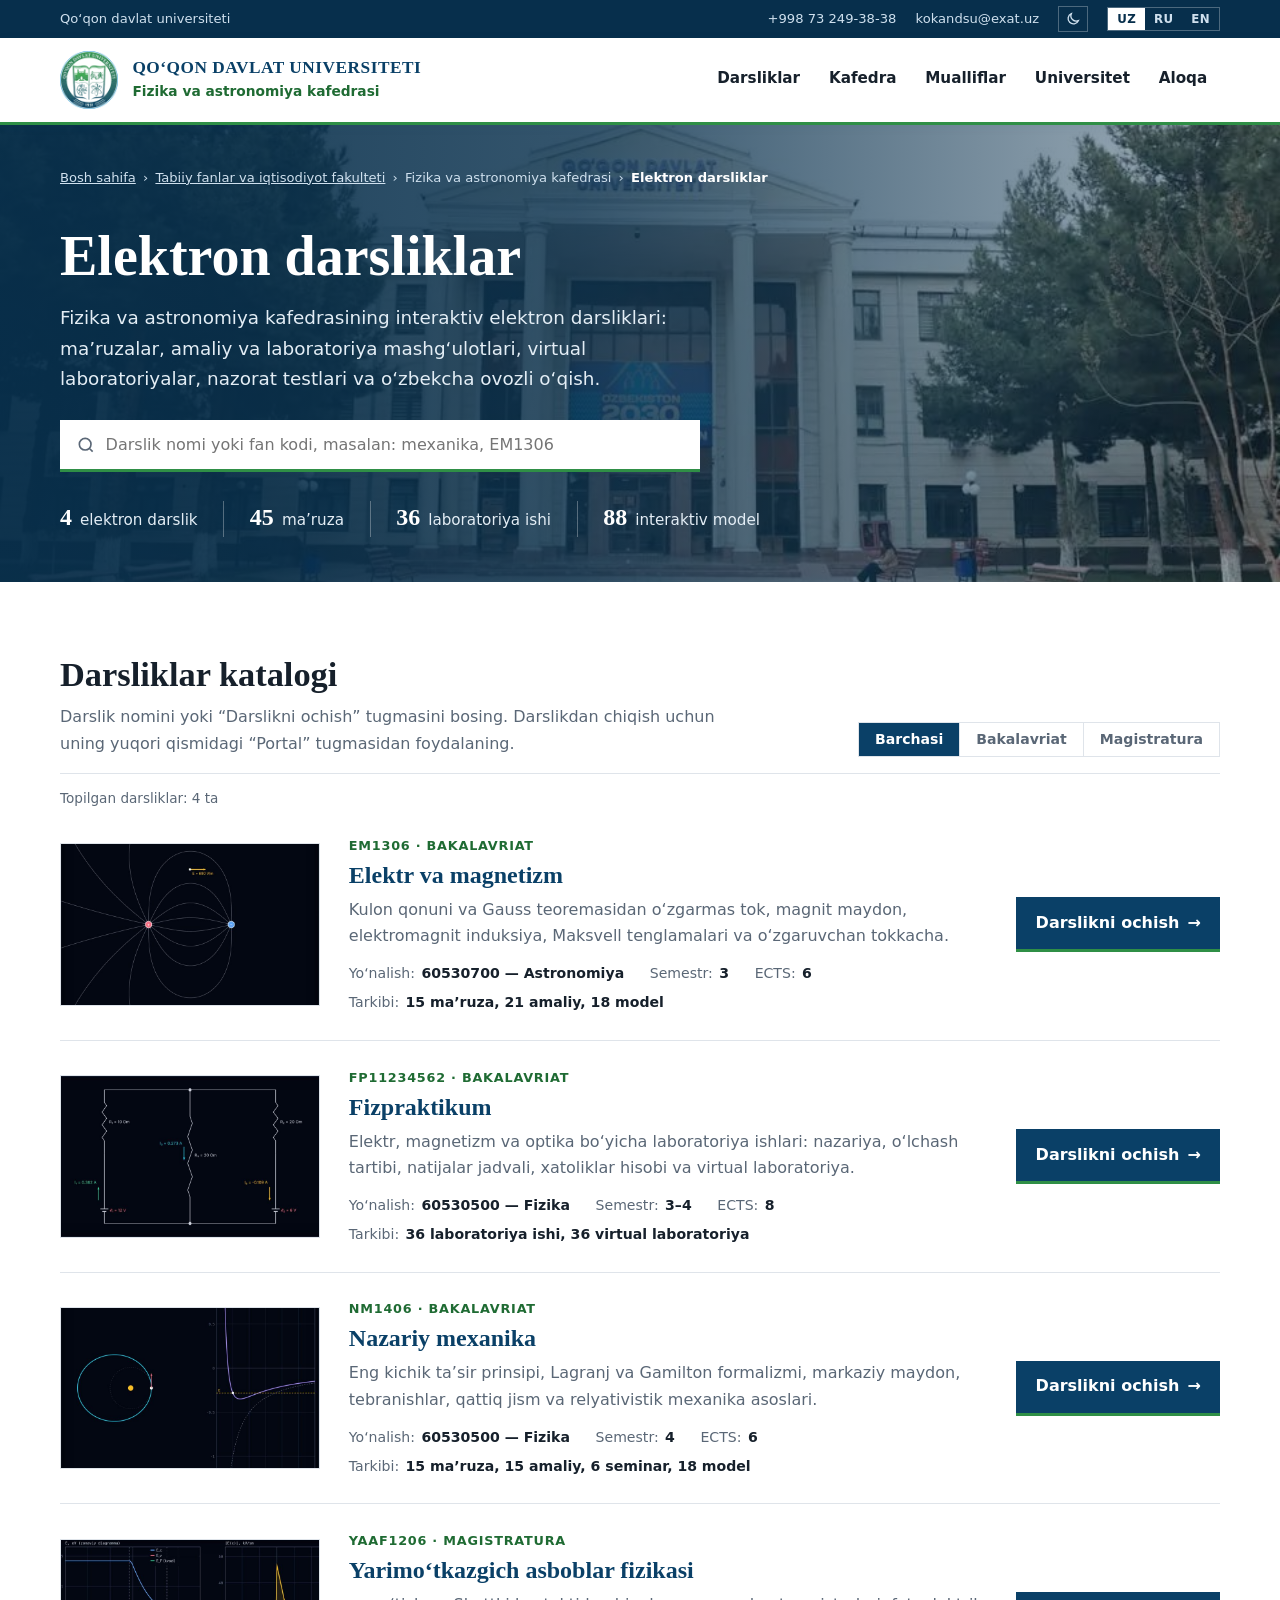
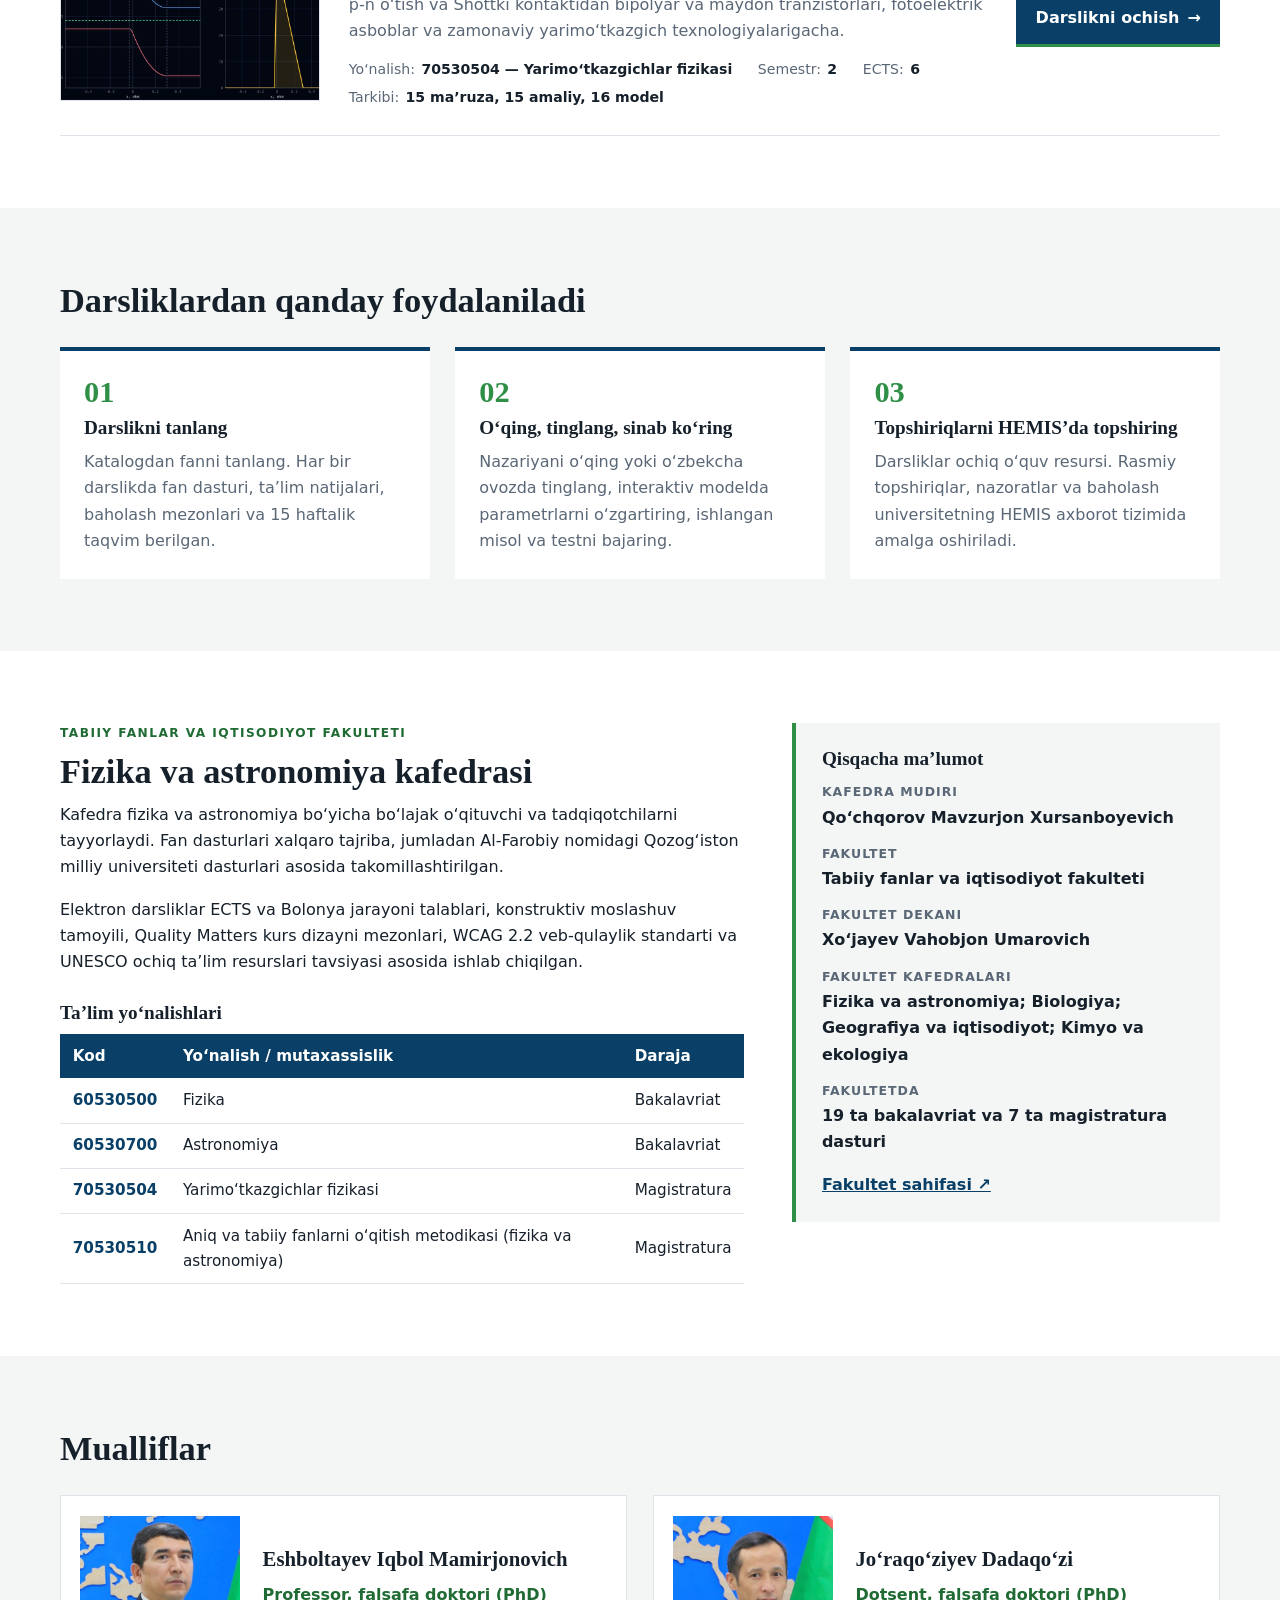
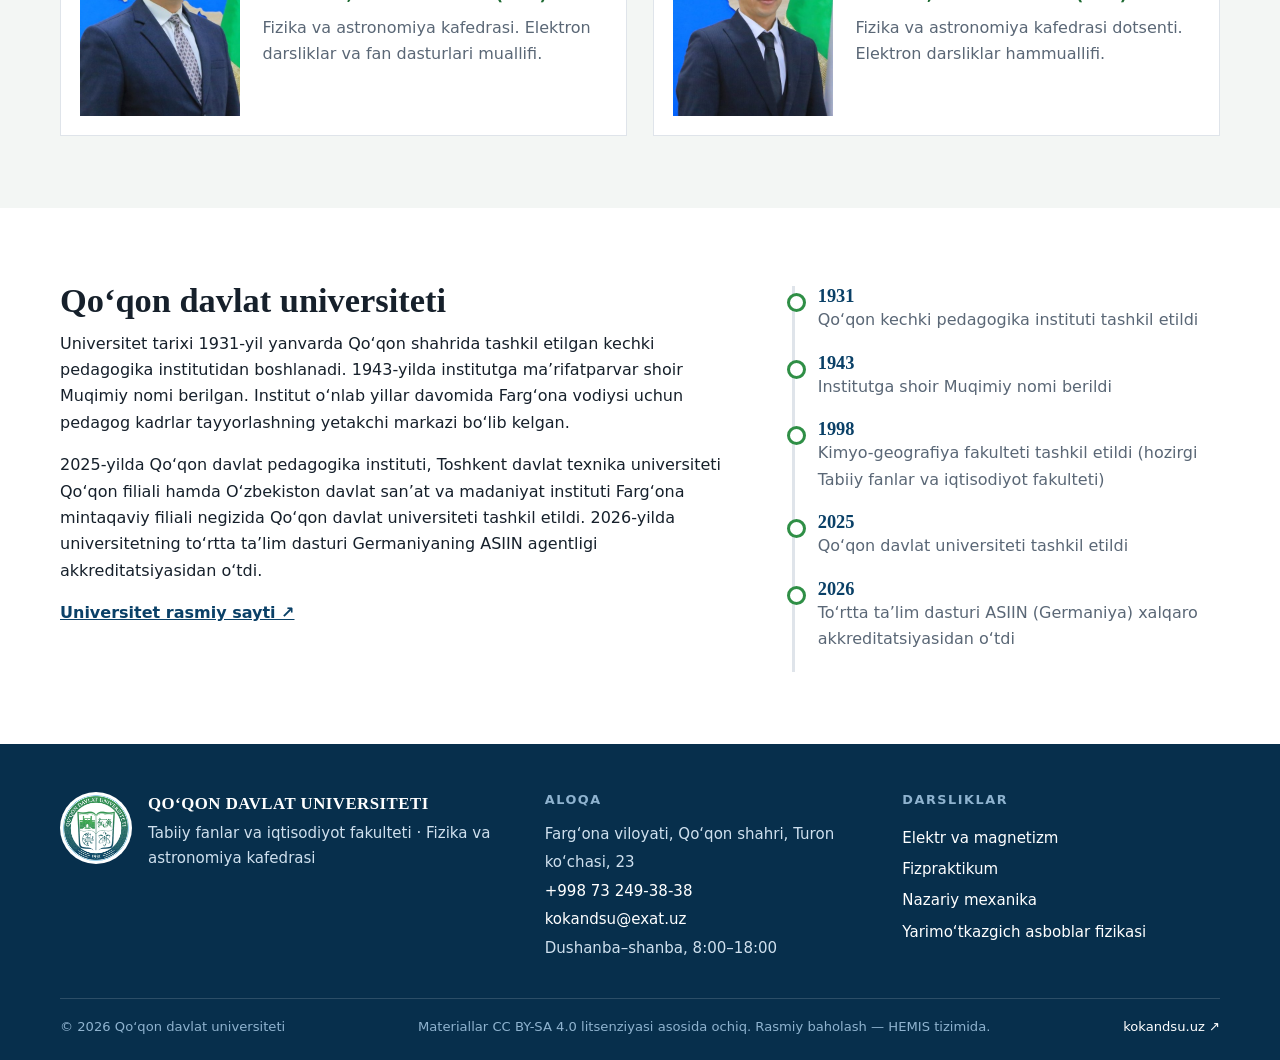
==== commit a0acb465: "Kunduzgi/tungi rejim qaytarildi; CSS/JS kesh muammosi tuzatildi (?v=3) Co-Authored-By: Claude Opus 5" ====
--- a/index.html
+++ b/index.html
@@ -15,7 +15,8 @@
 <link rel="canonical" href="https://eshboltayev.github.io/Elektron_Darsliklar/">
 <link rel="icon" href="img/favicon.png" type="image/png">
 <link rel="preload" as="image" href="img/qdu-bino.jpg">
-<link rel="stylesheet" href="assets/style.css">
+<script>try{var t=localStorage.getItem("ed-theme")||(matchMedia("(prefers-color-scheme: dark)").matches?"dark":"light");document.documentElement.dataset.theme=t}catch(e){document.documentElement.dataset.theme="light"}</script>
+<link rel="stylesheet" href="assets/style.css?v=3">
 <script type="application/ld+json">
 {"@context":"https://schema.org","@graph":[
 {"@type":"CollegeOrUniversity","@id":"#qdu","name":"Qo‘qon davlat universiteti","alternateName":"Kokand State University","url":"https://kokandsu.uz","logo":"https://eshboltayev.github.io/Elektron_Darsliklar/img/qdu-logo.png","telephone":"+998 73 249-38-38","email":"kokandsu@exat.uz","foundingDate":"1931","address":{"@type":"PostalAddress","streetAddress":"Turon ko‘chasi, 23","addressLocality":"Qo‘qon","addressRegion":"Farg‘ona viloyati","addressCountry":"UZ"}},
@@ -34,6 +35,7 @@
     <span class="util-r">
       <a href="tel:+998732493838">+998 73 249-38-38</a>
       <a href="mailto:kokandsu@exat.uz">kokandsu@exat.uz</a>
+      <button class="theme" id="theme" type="button" aria-label="Kunduzgi / tungi rejim" title="Kunduzgi / tungi rejim"><svg class="moon" viewBox="0 0 24 24" aria-hidden="true"><path d="M20 14.5A8 8 0 0 1 9.5 4 8 8 0 1 0 20 14.5z"/></svg><svg class="sun" viewBox="0 0 24 24" aria-hidden="true"><circle cx="12" cy="12" r="4"/><path d="M12 2v2M12 20v2M4.9 4.9l1.4 1.4M17.7 17.7l1.4 1.4M2 12h2M20 12h2M4.9 19.1l1.4-1.4M17.7 6.3l1.4-1.4"/></svg></button>
       <span class="lang" role="group" aria-label="Til / Язык / Language"><button type="button" data-lang="uz" aria-pressed="true">UZ</button><button type="button" data-lang="ru" aria-pressed="false">RU</button><button type="button" data-lang="en" aria-pressed="false">EN</button></span>
     </span>
   </div>
@@ -246,6 +248,6 @@
   </div>
   <div class="wrap legal"><span>© 2026 <span data-i18n="uni">Qo‘qon davlat universiteti</span></span><span data-i18n="lic">Materiallar CC BY-SA 4.0 litsenziyasi asosida ochiq. Rasmiy baholash — HEMIS tizimida.</span><a href="https://kokandsu.uz" target="_blank" rel="noopener">kokandsu.uz ↗</a></div>
 </footer>
-<script src="assets/app.js" defer></script>
+<script src="assets/app.js?v=3" defer></script>
 </body>
 </html>
--- a/assets/style.css
+++ b/assets/style.css
@@ -2,7 +2,8 @@
    Akademik uslub: universitet ranglari (to‘q ko‘k #0a4067, yashil #2f8f46), serifli sarlavhalar, oq fon. */
 :root {
   --navy: #0a4067; --navy-d: #072f4c; --green: #2f8f46; --green-d: #1f6b33; --gold: #c99a2e;
-  --ink: #16202b; --muted: #5a6776; --line: #dfe4ea; --bg: #ffffff; --tint: #f3f6f4;
+  --ink: #16202b; --muted: #5a6776; --line: #dfe4ea; --bg: #ffffff; --tint: #f3f6f4; --card: #ffffff; --accent: #0a4067; --gtext: #1f6b33;
+  color-scheme: light;
   --serif: "Source Serif 4", "Source Serif Pro", Georgia, Cambria, "Times New Roman", serif;
   --sans: "Inter", system-ui, -apple-system, "Segoe UI", Roboto, "Noto Sans", Arial, sans-serif;
 }
@@ -10,7 +11,7 @@
 html { scroll-behavior: smooth; scroll-padding-top: 90px; }
 body { margin: 0; font: 16px/1.65 var(--sans); color: var(--ink); background: var(--bg); -webkit-font-smoothing: antialiased; }
 img { display: block; max-width: 100%; }
-a { color: var(--navy); }
+a { color: var(--accent); }
 h1, h2, h3 { font-family: var(--serif); font-weight: 600; line-height: 1.2; margin: 0 0 .6rem; color: var(--ink); }
 h2 { font-size: clamp(1.6rem, 3vw, 2.15rem); }
 p { margin: 0 0 1rem; }
@@ -32,17 +33,17 @@
 .lang button[aria-pressed="true"] { background: #fff; color: var(--navy-d); }
 
 /* Asosiy sarlavha */
-.mast { position: sticky; top: 0; z-index: 40; background: #fff; border-bottom: 3px solid var(--green); box-shadow: 0 2px 10px rgba(10, 64, 103, .06); }
+.mast { position: sticky; top: 0; z-index: 40; background: var(--card); border-bottom: 3px solid var(--green); box-shadow: 0 2px 10px rgba(10, 64, 103, .06); }
 .mast-in { display: flex; align-items: center; gap: 1.5rem; min-height: 84px; }
 .id { display: flex; align-items: center; gap: .9rem; text-decoration: none; color: var(--ink); margin-right: auto; }
 .id img { width: 58px; height: 58px; }
-.id b { display: block; font: 700 1.08rem/1.15 var(--serif); color: var(--navy); text-transform: uppercase; letter-spacing: .03em; }
-.id small { display: block; font-size: .86rem; color: var(--green-d); font-weight: 600; margin-top: .15rem; }
+.id b { display: block; font: 700 1.08rem/1.15 var(--serif); color: var(--accent); text-transform: uppercase; letter-spacing: .03em; }
+.id small { display: block; font-size: .86rem; color: var(--gtext); font-weight: 600; margin-top: .15rem; }
 .nav { display: flex; gap: .2rem; }
 .nav a { color: var(--ink); text-decoration: none; font-weight: 600; font-size: .95rem; padding: .55rem .8rem; border-bottom: 2px solid transparent; }
-.nav a:hover { color: var(--navy); border-bottom-color: var(--green); }
-.burger { display: none; width: 44px; height: 44px; border: 1px solid var(--line); background: #fff; cursor: pointer; padding: 11px 10px; flex-direction: column; justify-content: space-between; }
-.burger span { display: block; height: 2px; background: var(--navy); }
+.nav a:hover { color: var(--accent); border-bottom-color: var(--green); }
+.burger { display: none; width: 44px; height: 44px; border: 1px solid var(--line); background: var(--card); cursor: pointer; padding: 11px 10px; flex-direction: column; justify-content: space-between; }
+.burger span { display: block; height: 2px; background: var(--accent); }
 
 /* Kirish (hero) */
 .hero { position: relative; color: #fff; overflow: hidden; background: var(--navy-d); }
@@ -54,7 +55,7 @@
 .crumbs [aria-current] { color: #fff; font-weight: 600; }
 .hero h1 { color: #fff; font-size: clamp(2.3rem, 5vw, 3.5rem); margin-bottom: .8rem; }
 .lead { font-size: clamp(1.02rem, 1.5vw, 1.15rem); max-width: 40rem; color: #e3edf5; }
-.search { display: flex; align-items: center; gap: .6rem; background: #fff; max-width: 40rem; margin: 1.6rem 0 1.8rem; padding: 0 1rem; border-bottom: 3px solid var(--green); }
+.search { display: flex; align-items: center; gap: .6rem; background: var(--card); max-width: 40rem; margin: 1.6rem 0 1.8rem; padding: 0 1rem; border-bottom: 3px solid var(--green); }
 .search svg { width: 20px; height: 20px; fill: none; stroke: var(--muted); stroke-width: 2; flex: none; }
 .search input { border: 0; outline: 0; font: 1rem var(--sans); padding: .95rem 0; width: 100%; color: var(--ink); background: none; }
 .facts { list-style: none; margin: 0; padding: 0; display: flex; flex-wrap: wrap; gap: 0; }
@@ -65,13 +66,13 @@
 /* Bo‘limlar */
 .sec { padding: clamp(3rem, 6vw, 4.5rem) 0; }
 .tint { background: var(--tint); }
-.kicker { text-transform: uppercase; letter-spacing: .12em; font-size: .76rem; font-weight: 700; color: var(--green-d); margin-bottom: .5rem; }
+.kicker { text-transform: uppercase; letter-spacing: .12em; font-size: .76rem; font-weight: 700; color: var(--gtext); margin-bottom: .5rem; }
 
 /* Katalog */
 .cat-head { display: flex; justify-content: space-between; align-items: flex-end; gap: 2rem; border-bottom: 1px solid var(--line); padding-bottom: 1rem; }
 .cat-head p { margin: 0; max-width: 44rem; }
 .tabs { display: flex; flex: none; border: 1px solid var(--line); }
-.tabs button { background: #fff; border: 0; border-right: 1px solid var(--line); font: 600 .88rem var(--sans); color: var(--muted); padding: .55rem 1rem; cursor: pointer; }
+.tabs button { background: var(--card); border: 0; border-right: 1px solid var(--line); font: 600 .88rem var(--sans); color: var(--muted); padding: .55rem 1rem; cursor: pointer; }
 .tabs button:last-child { border-right: 0; }
 .tabs button[aria-pressed="true"] { background: var(--navy); color: #fff; }
 .count { font-size: .85rem; color: var(--muted); margin: .8rem 0 0; }
@@ -81,9 +82,9 @@
 .thumb { display: block; aspect-ratio: 16/10; overflow: hidden; border: 1px solid var(--line); background: #050a14; }
 .thumb img { width: 100%; height: 100%; object-fit: cover; transition: transform .35s; }
 .item:hover .thumb img { transform: scale(1.04); }
-.code { font-size: .8rem; font-weight: 700; letter-spacing: .06em; color: var(--green-d); text-transform: uppercase; margin-bottom: .3rem; }
+.code { font-size: .8rem; font-weight: 700; letter-spacing: .06em; color: var(--gtext); text-transform: uppercase; margin-bottom: .3rem; }
 .item h3 { font-size: 1.5rem; margin-bottom: .45rem; }
-.item h3 a { color: var(--navy); text-decoration: none; }
+.item h3 a { color: var(--accent); text-decoration: none; }
 .item h3 a:hover { text-decoration: underline; text-underline-offset: 3px; }
 .desc { color: var(--muted); max-width: 44rem; margin-bottom: .8rem; }
 .meta { display: flex; flex-wrap: wrap; gap: .35rem 1.6rem; margin: 0; font-size: .88rem; }
@@ -97,7 +98,7 @@
 
 /* Qadamlar */
 .steps { list-style: none; counter-reset: s; margin: 1.6rem 0 0; padding: 0; display: grid; grid-template-columns: repeat(3, 1fr); gap: 1.6rem; }
-.steps li { counter-increment: s; background: #fff; border-top: 4px solid var(--navy); padding: 1.5rem; }
+.steps li { counter-increment: s; background: var(--card); border-top: 4px solid var(--navy); padding: 1.5rem; }
 .steps li::before { content: counter(s, decimal-leading-zero); display: block; font: 600 1.9rem var(--serif); color: var(--green); margin-bottom: .4rem; }
 .steps h3 { font-size: 1.2rem; }
 .steps p { margin: 0; color: var(--muted); }
@@ -108,7 +109,7 @@
 .tbl { width: 100%; border-collapse: collapse; font-size: .95rem; }
 .tbl th { text-align: left; font-weight: 700; color: #fff; background: var(--navy); padding: .6rem .8rem; }
 .tbl td { padding: .6rem .8rem; border-bottom: 1px solid var(--line); }
-.tbl td:first-child { font-variant-numeric: tabular-nums; font-weight: 600; color: var(--navy); white-space: nowrap; }
+.tbl td:first-child { font-variant-numeric: tabular-nums; font-weight: 600; color: var(--accent); white-space: nowrap; }
 .panel { background: var(--tint); border-left: 4px solid var(--green); padding: 1.5rem 1.6rem; }
 .panel h3 { font-size: 1.2rem; }
 .panel dl { margin: 0 0 1rem; }
@@ -118,16 +119,16 @@
 
 /* Mualliflar */
 .people { display: grid; grid-template-columns: repeat(2, 1fr); gap: 1.6rem; margin-top: 1.6rem; }
-.person { display: grid; grid-template-columns: 160px 1fr; gap: 1.4rem; align-items: center; background: #fff; padding: 1.2rem; border: 1px solid var(--line); }
+.person { display: grid; grid-template-columns: 160px 1fr; gap: 1.4rem; align-items: center; background: var(--card); padding: 1.2rem; border: 1px solid var(--line); }
 .person img { width: 160px; height: 200px; object-fit: cover; }
 .person h3 { font-size: 1.3rem; }
-.pos { font-weight: 700; color: var(--green-d); margin-bottom: .4rem; }
+.pos { font-weight: 700; color: var(--gtext); margin-bottom: .4rem; }
 
 /* Tarix */
 .tl { list-style: none; margin: .4rem 0 0; padding: 0; border-left: 3px solid var(--line); }
 .tl li { position: relative; padding: 0 0 1.2rem 1.4rem; }
-.tl li::before { content: ""; position: absolute; left: -8px; top: .45rem; width: 13px; height: 13px; border-radius: 50%; background: #fff; border: 3px solid var(--green); }
-.tl b { display: block; font: 600 1.15rem var(--serif); color: var(--navy); }
+.tl li::before { content: ""; position: absolute; left: -8px; top: .45rem; width: 13px; height: 13px; border-radius: 50%; background: var(--card); border: 3px solid var(--green); }
+.tl b { display: block; font: 600 1.15rem var(--serif); color: var(--accent); }
 .tl span { color: var(--muted); }
 
 /* Pastki qism */
@@ -144,6 +145,26 @@
 .foot nav { display: flex; flex-direction: column; gap: .4rem; }
 .legal { display: flex; flex-wrap: wrap; gap: .6rem 1.6rem; justify-content: space-between; border-top: 1px solid rgba(255,255,255,.15); padding: 1.1rem 0 1.4rem; font-size: .82rem; color: #8fb3cf; }
 
+
+/* Tungi rejim */
+[data-theme="dark"] {
+  --ink: #e6edf3; --muted: #9fb0c0; --line: #263646; --bg: #0b141d; --tint: #101c27; --card: #13212e; --accent: #8cc4ef; --gtext: #6fcf86;
+  color-scheme: dark;
+}
+[data-theme="dark"] .mast { box-shadow: 0 2px 10px rgba(0,0,0,.4); }
+[data-theme="dark"] .search input { color: #16202b; }
+[data-theme="dark"] .search { background: #fff; }
+[data-theme="dark"] .tabs button[aria-pressed="true"], [data-theme="dark"] .open, [data-theme="dark"] .tbl th { background: #1d5a8a; }
+[data-theme="dark"] .open:hover { background: var(--green-d); }
+[data-theme="dark"] .thumb { border-color: var(--line); }
+[data-theme="dark"] .foot, [data-theme="dark"] .util { background: #06101a; }
+.theme { background: none; border: 1px solid rgba(255,255,255,.28); color: #cfe0ee; width: 30px; height: 26px; display: inline-grid; place-items: center; cursor: pointer; padding: 0; }
+.theme:hover { color: #fff; border-color: #fff; }
+.theme svg { width: 16px; height: 16px; fill: none; stroke: currentColor; stroke-width: 2; stroke-linecap: round; }
+.theme .sun { display: none; }
+[data-theme="dark"] .theme .sun { display: block; }
+[data-theme="dark"] .theme .moon { display: none; }
+
 /* Moslashuvchan */
 @media (max-width: 1000px) {
   .item { grid-template-columns: 200px 1fr; }
@@ -151,7 +172,7 @@
   .cols { grid-template-columns: 1fr; gap: 2rem; }
   .people { grid-template-columns: 1fr; }
   .burger { display: flex; }
-  .nav { display: none; position: absolute; left: 0; right: 0; top: 100%; flex-direction: column; background: #fff; border-bottom: 3px solid var(--green); padding: .5rem 1.25rem 1rem; }
+  .nav { display: none; position: absolute; left: 0; right: 0; top: 100%; flex-direction: column; background: var(--card); border-bottom: 3px solid var(--green); padding: .5rem 1.25rem 1rem; }
   .nav.open { display: flex; }
 }
 @media (max-width: 720px) {
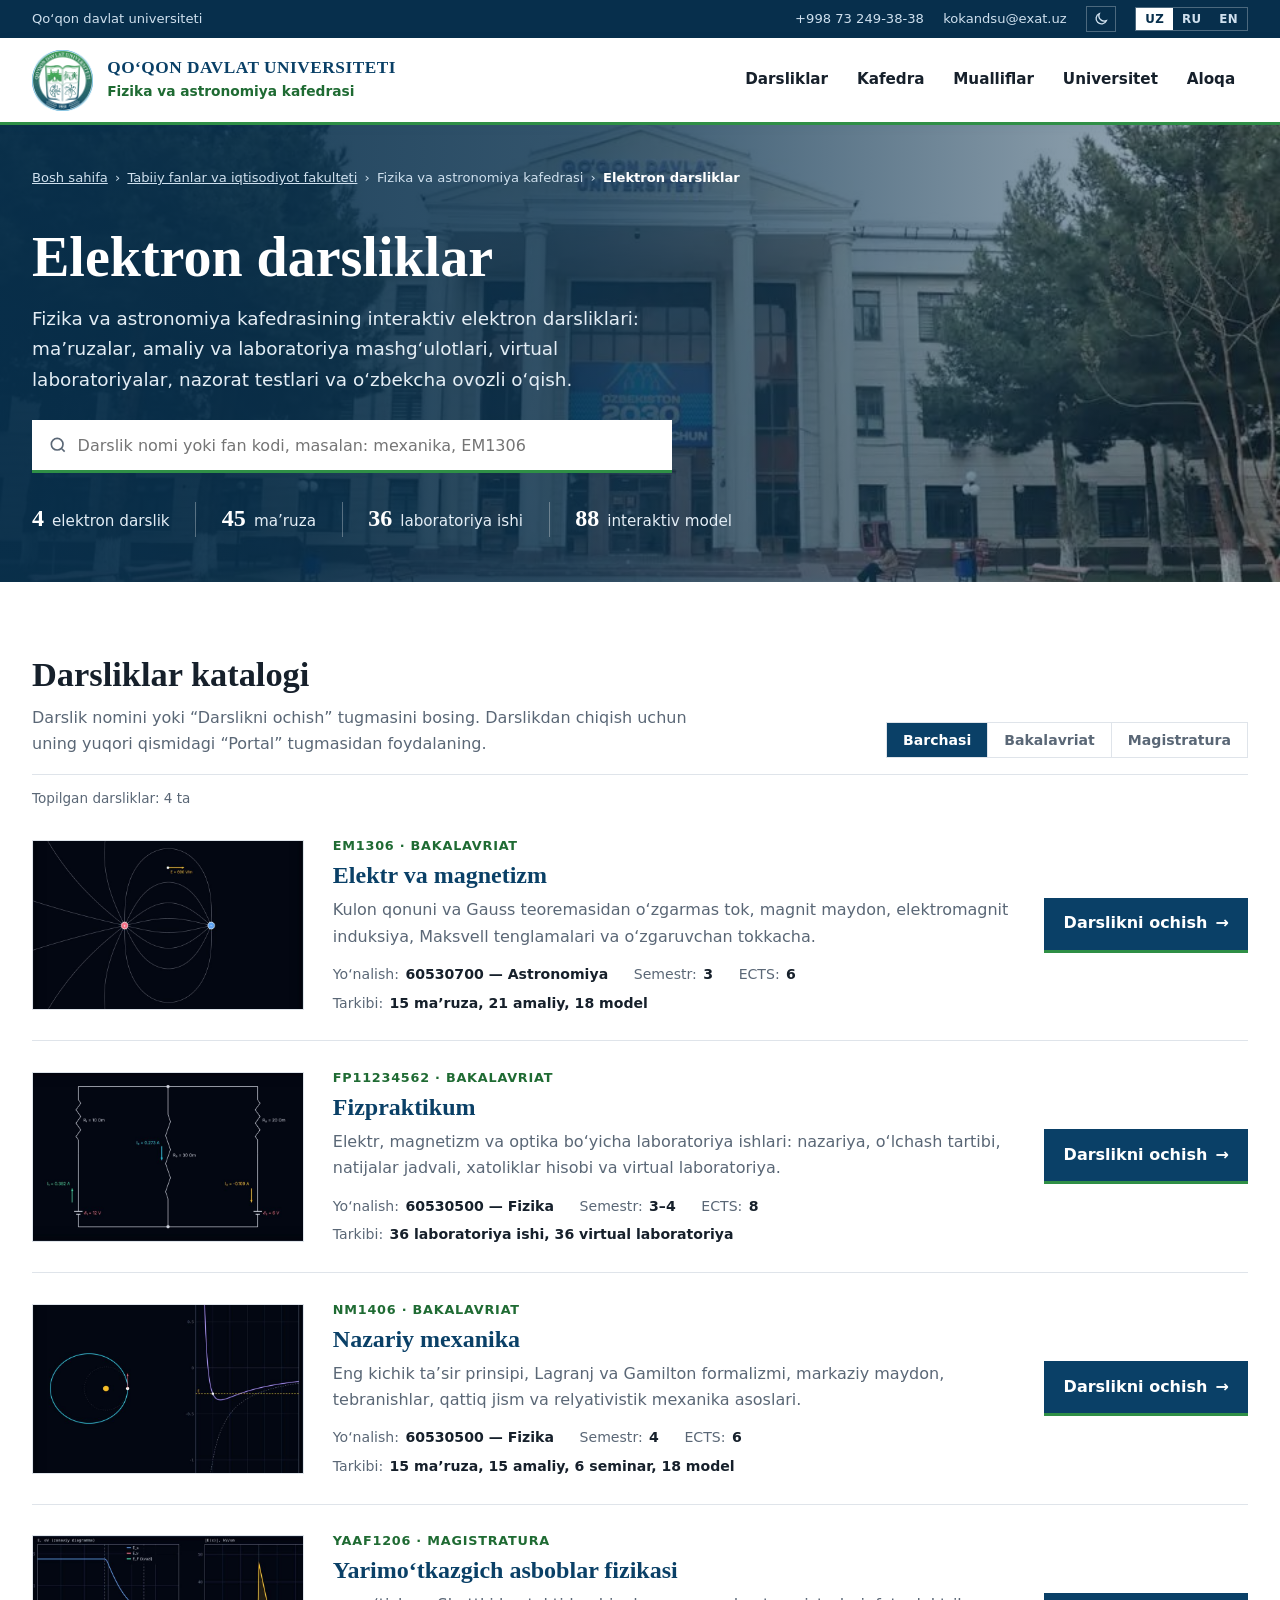
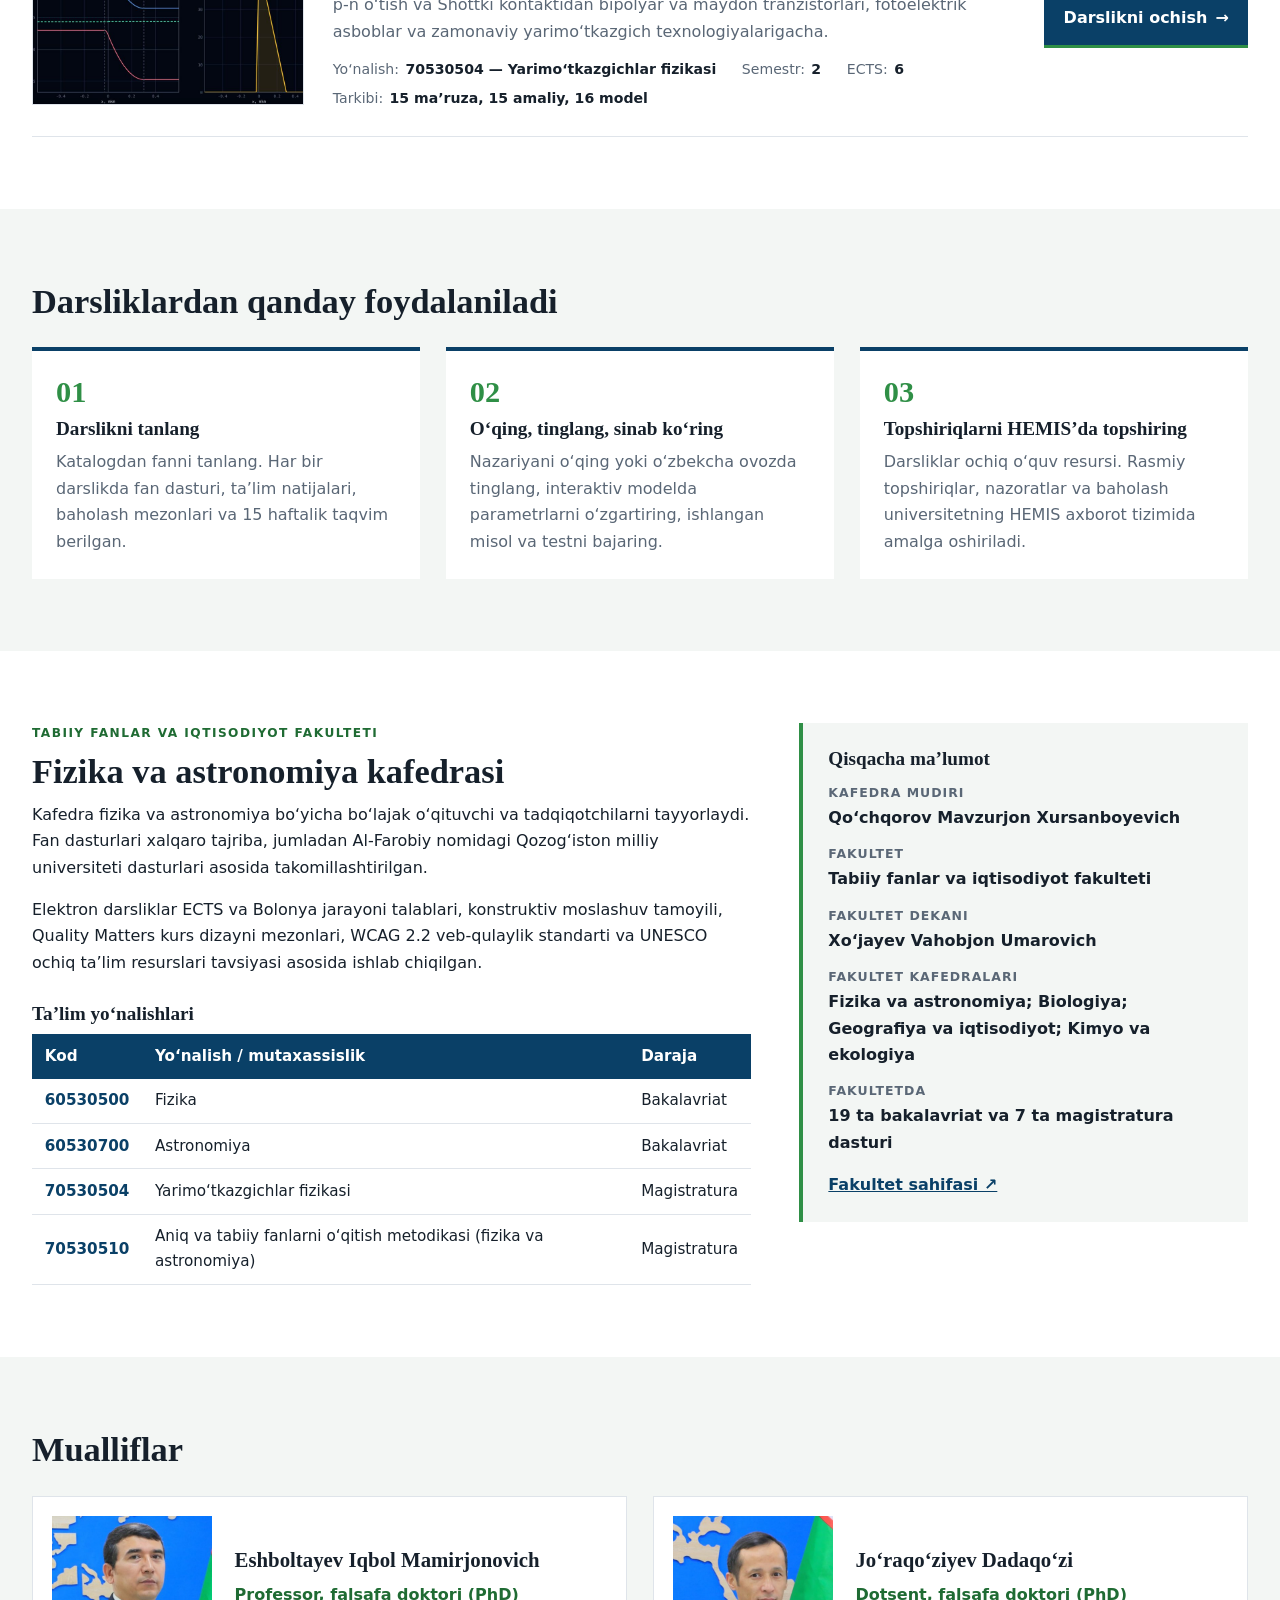
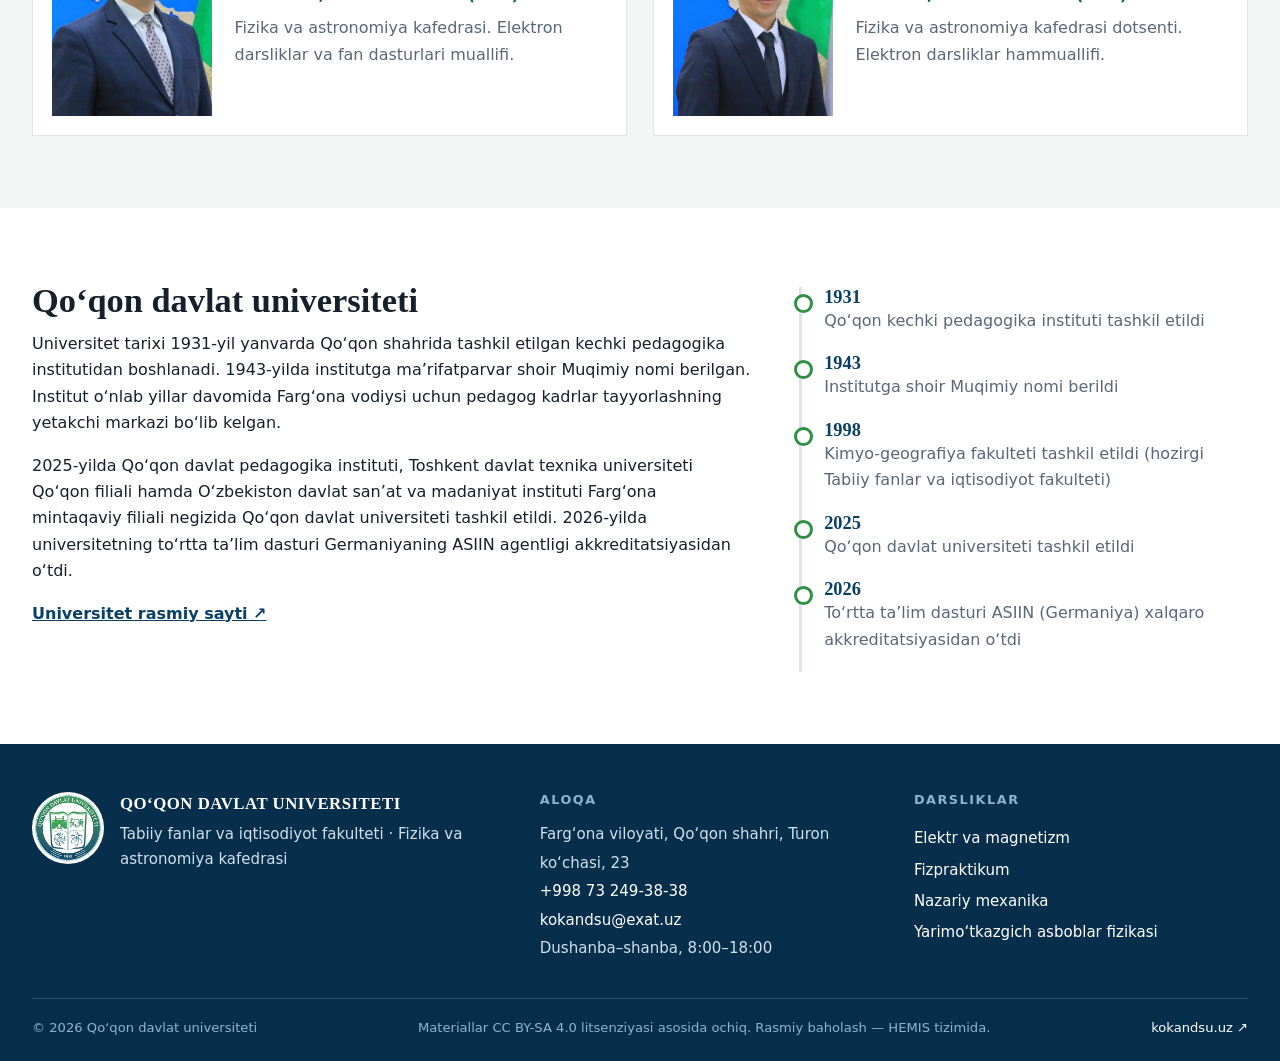
==== commit 3c23a9d3: "Moslashuvchan o'lcham: shrift va bloklar ekran kengligiga qarab o'sadi (telefon - 4K elektron doska)" ====
--- a/index.html
+++ b/index.html
@@ -16,7 +16,7 @@
 <link rel="icon" href="img/favicon.png" type="image/png">
 <link rel="preload" as="image" href="img/qdu-bino.jpg">
 <script>try{var t=localStorage.getItem("ed-theme")||(matchMedia("(prefers-color-scheme: dark)").matches?"dark":"light");document.documentElement.dataset.theme=t}catch(e){document.documentElement.dataset.theme="light"}</script>
-<link rel="stylesheet" href="assets/style.css?v=3">
+<link rel="stylesheet" href="assets/style.css?v=4">
 <script type="application/ld+json">
 {"@context":"https://schema.org","@graph":[
 {"@type":"CollegeOrUniversity","@id":"#qdu","name":"Qo‘qon davlat universiteti","alternateName":"Kokand State University","url":"https://kokandsu.uz","logo":"https://eshboltayev.github.io/Elektron_Darsliklar/img/qdu-logo.png","telephone":"+998 73 249-38-38","email":"kokandsu@exat.uz","foundingDate":"1931","address":{"@type":"PostalAddress","streetAddress":"Turon ko‘chasi, 23","addressLocality":"Qo‘qon","addressRegion":"Farg‘ona viloyati","addressCountry":"UZ"}},
@@ -248,6 +248,6 @@
   </div>
   <div class="wrap legal"><span>© 2026 <span data-i18n="uni">Qo‘qon davlat universiteti</span></span><span data-i18n="lic">Materiallar CC BY-SA 4.0 litsenziyasi asosida ochiq. Rasmiy baholash — HEMIS tizimida.</span><a href="https://kokandsu.uz" target="_blank" rel="noopener">kokandsu.uz ↗</a></div>
 </footer>
-<script src="assets/app.js?v=3" defer></script>
+<script src="assets/app.js?v=4" defer></script>
 </body>
 </html>
--- a/assets/style.css
+++ b/assets/style.css
@@ -8,14 +8,15 @@
   --sans: "Inter", system-ui, -apple-system, "Segoe UI", Roboto, "Noto Sans", Arial, sans-serif;
 }
 * { box-sizing: border-box; }
-html { scroll-behavior: smooth; scroll-padding-top: 90px; }
-body { margin: 0; font: 16px/1.65 var(--sans); color: var(--ink); background: var(--bg); -webkit-font-smoothing: antialiased; }
+html { scroll-behavior: smooth; scroll-padding-top: 6rem; font-size: clamp(16px, 0.75vw + 6px, 34px); }
+/* Shrift ekran kengligiga qarab o‘sadi: telefon 16px, noutbuk ~16–17px, Full HD ~20px, 4K/elektron doska ~34px; barcha o‘lchamlar rem’da */
+body { margin: 0; font: 1rem/1.65 var(--sans); color: var(--ink); background: var(--bg); -webkit-font-smoothing: antialiased; }
 img { display: block; max-width: 100%; }
 a { color: var(--accent); }
 h1, h2, h3 { font-family: var(--serif); font-weight: 600; line-height: 1.2; margin: 0 0 .6rem; color: var(--ink); }
 h2 { font-size: clamp(1.6rem, 3vw, 2.15rem); }
 p { margin: 0 0 1rem; }
-.wrap { width: min(1160px, 100% - 2.5rem); margin-inline: auto; }
+.wrap { width: min(76rem, 100% - 2.5rem); margin-inline: auto; }
 .muted { color: var(--muted); }
 .sr { position: absolute; width: 1px; height: 1px; overflow: hidden; clip: rect(0 0 0 0); }
 .skip { position: absolute; left: -999px; top: 6px; z-index: 99; background: var(--gold); color: #000; padding: .55rem 1rem; font-weight: 700; }
@@ -24,7 +25,7 @@
 
 /* Yuqori xizmat qatori */
 .util { background: var(--navy-d); color: #cfe0ee; font-size: .82rem; }
-.util-in { display: flex; align-items: center; justify-content: space-between; gap: 1rem; min-height: 38px; }
+.util-in { display: flex; align-items: center; justify-content: space-between; gap: 1rem; min-height: 2.4rem; }
 .util a { color: #cfe0ee; text-decoration: none; }
 .util a:hover { color: #fff; text-decoration: underline; }
 .util-r { display: flex; align-items: center; gap: 1.2rem; }
@@ -34,29 +35,29 @@
 
 /* Asosiy sarlavha */
 .mast { position: sticky; top: 0; z-index: 40; background: var(--card); border-bottom: 3px solid var(--green); box-shadow: 0 2px 10px rgba(10, 64, 103, .06); }
-.mast-in { display: flex; align-items: center; gap: 1.5rem; min-height: 84px; }
+.mast-in { display: flex; align-items: center; gap: 1.5rem; min-height: 5.25rem; }
 .id { display: flex; align-items: center; gap: .9rem; text-decoration: none; color: var(--ink); margin-right: auto; }
-.id img { width: 58px; height: 58px; }
+.id img { width: 3.8rem; height: 3.8rem; }
 .id b { display: block; font: 700 1.08rem/1.15 var(--serif); color: var(--accent); text-transform: uppercase; letter-spacing: .03em; }
 .id small { display: block; font-size: .86rem; color: var(--gtext); font-weight: 600; margin-top: .15rem; }
 .nav { display: flex; gap: .2rem; }
 .nav a { color: var(--ink); text-decoration: none; font-weight: 600; font-size: .95rem; padding: .55rem .8rem; border-bottom: 2px solid transparent; }
 .nav a:hover { color: var(--accent); border-bottom-color: var(--green); }
-.burger { display: none; width: 44px; height: 44px; border: 1px solid var(--line); background: var(--card); cursor: pointer; padding: 11px 10px; flex-direction: column; justify-content: space-between; }
+.burger { display: none; width: 2.75rem; height: 2.75rem; border: 1px solid var(--line); background: var(--card); cursor: pointer; padding: 11px 10px; flex-direction: column; justify-content: space-between; }
 .burger span { display: block; height: 2px; background: var(--accent); }
 
 /* Kirish (hero) */
 .hero { position: relative; color: #fff; overflow: hidden; background: var(--navy-d); }
 .hero-bg { position: absolute; inset: 0; width: 100%; height: 100%; object-fit: cover; object-position: 50% 40%; }
 .hero::before { content: ""; position: absolute; inset: 0; z-index: 1; background: linear-gradient(90deg, rgba(7, 47, 76, .94) 0%, rgba(7, 47, 76, .82) 45%, rgba(7, 47, 76, .35) 100%); }
-.hero-in { position: relative; z-index: 2; padding: 2.6rem 0 2.8rem; max-width: 1160px; }
+.hero-in { position: relative; z-index: 2; padding: 2.6rem 0 2.8rem; max-width: 76rem; }
 .crumbs { font-size: .82rem; color: #cfe0ee; display: flex; flex-wrap: wrap; gap: .45rem; margin-bottom: 2.2rem; }
 .crumbs a { color: #cfe0ee; }
 .crumbs [aria-current] { color: #fff; font-weight: 600; }
 .hero h1 { color: #fff; font-size: clamp(2.3rem, 5vw, 3.5rem); margin-bottom: .8rem; }
 .lead { font-size: clamp(1.02rem, 1.5vw, 1.15rem); max-width: 40rem; color: #e3edf5; }
 .search { display: flex; align-items: center; gap: .6rem; background: var(--card); max-width: 40rem; margin: 1.6rem 0 1.8rem; padding: 0 1rem; border-bottom: 3px solid var(--green); }
-.search svg { width: 20px; height: 20px; fill: none; stroke: var(--muted); stroke-width: 2; flex: none; }
+.search svg { width: 1.25rem; height: 1.25rem; fill: none; stroke: var(--muted); stroke-width: 2; flex: none; }
 .search input { border: 0; outline: 0; font: 1rem var(--sans); padding: .95rem 0; width: 100%; color: var(--ink); background: none; }
 .facts { list-style: none; margin: 0; padding: 0; display: flex; flex-wrap: wrap; gap: 0; }
 .facts li { padding: .2rem 1.6rem .2rem 0; margin-right: 1.6rem; border-right: 1px solid rgba(255,255,255,.3); color: #e3edf5; font-size: .95rem; }
@@ -77,7 +78,7 @@
 .tabs button[aria-pressed="true"] { background: var(--navy); color: #fff; }
 .count { font-size: .85rem; color: var(--muted); margin: .8rem 0 0; }
 .list { list-style: none; margin: 0; padding: 0; }
-.item { display: grid; grid-template-columns: 260px 1fr auto; gap: 1.8rem; align-items: center; padding: 1.6rem 0; border-bottom: 1px solid var(--line); }
+.item { display: grid; grid-template-columns: 17rem 1fr auto; gap: 1.8rem; align-items: center; padding: 1.6rem 0; border-bottom: 1px solid var(--line); }
 .item[hidden] { display: none; }
 .thumb { display: block; aspect-ratio: 16/10; overflow: hidden; border: 1px solid var(--line); background: #050a14; }
 .thumb img { width: 100%; height: 100%; object-fit: cover; transition: transform .35s; }
@@ -119,15 +120,15 @@
 
 /* Mualliflar */
 .people { display: grid; grid-template-columns: repeat(2, 1fr); gap: 1.6rem; margin-top: 1.6rem; }
-.person { display: grid; grid-template-columns: 160px 1fr; gap: 1.4rem; align-items: center; background: var(--card); padding: 1.2rem; border: 1px solid var(--line); }
-.person img { width: 160px; height: 200px; object-fit: cover; }
+.person { display: grid; grid-template-columns: 10rem 1fr; gap: 1.4rem; align-items: center; background: var(--card); padding: 1.2rem; border: 1px solid var(--line); }
+.person img { width: 10rem; height: 12.5rem; object-fit: cover; }
 .person h3 { font-size: 1.3rem; }
 .pos { font-weight: 700; color: var(--gtext); margin-bottom: .4rem; }
 
 /* Tarix */
 .tl { list-style: none; margin: .4rem 0 0; padding: 0; border-left: 3px solid var(--line); }
 .tl li { position: relative; padding: 0 0 1.2rem 1.4rem; }
-.tl li::before { content: ""; position: absolute; left: -8px; top: .45rem; width: 13px; height: 13px; border-radius: 50%; background: var(--card); border: 3px solid var(--green); }
+.tl li::before { content: ""; position: absolute; left: calc(-.4rem - 1.5px); top: .45rem; width: .8rem; height: .8rem; border-radius: 50%; background: var(--card); border: 3px solid var(--green); }
 .tl b { display: block; font: 600 1.15rem var(--serif); color: var(--accent); }
 .tl span { color: var(--muted); }
 
@@ -137,7 +138,7 @@
 .foot a:hover { text-decoration: underline; }
 .fgrid { display: grid; grid-template-columns: 1.4fr 1fr 1fr; gap: 2.5rem; padding-bottom: 2.2rem; }
 .fid { display: flex; gap: 1rem; align-items: flex-start; }
-.fid img { width: 72px; height: 72px; background: #fff; border-radius: 50%; padding: 3px; }
+.fid img { width: 4.5rem; height: 4.5rem; background: #fff; border-radius: 50%; padding: 3px; }
 .fid b { color: #fff; font: 700 1.05rem var(--serif); text-transform: uppercase; letter-spacing: .03em; }
 .fid p { margin: .3rem 0 0; }
 .fh { font: 700 .8rem var(--sans); text-transform: uppercase; letter-spacing: .12em; color: #8fb3cf; margin-bottom: .8rem; }
@@ -158,16 +159,19 @@
 [data-theme="dark"] .open:hover { background: var(--green-d); }
 [data-theme="dark"] .thumb { border-color: var(--line); }
 [data-theme="dark"] .foot, [data-theme="dark"] .util { background: #06101a; }
-.theme { background: none; border: 1px solid rgba(255,255,255,.28); color: #cfe0ee; width: 30px; height: 26px; display: inline-grid; place-items: center; cursor: pointer; padding: 0; }
+.theme { background: none; border: 1px solid rgba(255,255,255,.28); color: #cfe0ee; width: 1.9rem; height: 1.6rem; display: inline-grid; place-items: center; cursor: pointer; padding: 0; }
 .theme:hover { color: #fff; border-color: #fff; }
-.theme svg { width: 16px; height: 16px; fill: none; stroke: currentColor; stroke-width: 2; stroke-linecap: round; }
+.theme svg { width: 1rem; height: 1rem; fill: none; stroke: currentColor; stroke-width: 2; stroke-linecap: round; }
 .theme .sun { display: none; }
 [data-theme="dark"] .theme .sun { display: block; }
 [data-theme="dark"] .theme .moon { display: none; }
 
+@media (min-width: 1700px) { .hero-in { padding: 3.4rem 0 3.8rem; } .lead { max-width: 46rem; } }
+@media (min-aspect-ratio: 16/9) and (min-width: 2400px) { .sec { padding: 4rem 0; } }
+
 /* Moslashuvchan */
 @media (max-width: 1000px) {
-  .item { grid-template-columns: 200px 1fr; }
+  .item { grid-template-columns: 12.5rem 1fr; }
   .item .open { grid-column: 2; justify-self: start; }
   .cols { grid-template-columns: 1fr; gap: 2rem; }
   .people { grid-template-columns: 1fr; }
@@ -177,8 +181,8 @@
 }
 @media (max-width: 720px) {
   .util-r a { display: none; }
-  .mast-in { min-height: 70px; gap: .8rem; }
-  .id img { width: 46px; height: 46px; }
+  .mast-in { min-height: 4.4rem; gap: .8rem; }
+  .id img { width: 2.9rem; height: 2.9rem; }
   .id b { font-size: .92rem; }
   .id small { font-size: .78rem; }
   .cat-head { flex-direction: column; align-items: flex-start; gap: 1rem; }
@@ -186,8 +190,8 @@
   .item .open { grid-column: auto; justify-self: stretch; justify-content: center; }
   .steps { grid-template-columns: 1fr; }
   .fgrid { grid-template-columns: 1fr; gap: 1.8rem; }
-  .person { grid-template-columns: 110px 1fr; }
-  .person img { width: 110px; height: 138px; }
+  .person { grid-template-columns: 7rem 1fr; }
+  .person img { width: 7rem; height: 8.75rem; }
   .facts li { padding-right: 1rem; margin-right: 1rem; }
   .tbl th:last-child, .tbl td:last-child { display: none; }
 }
